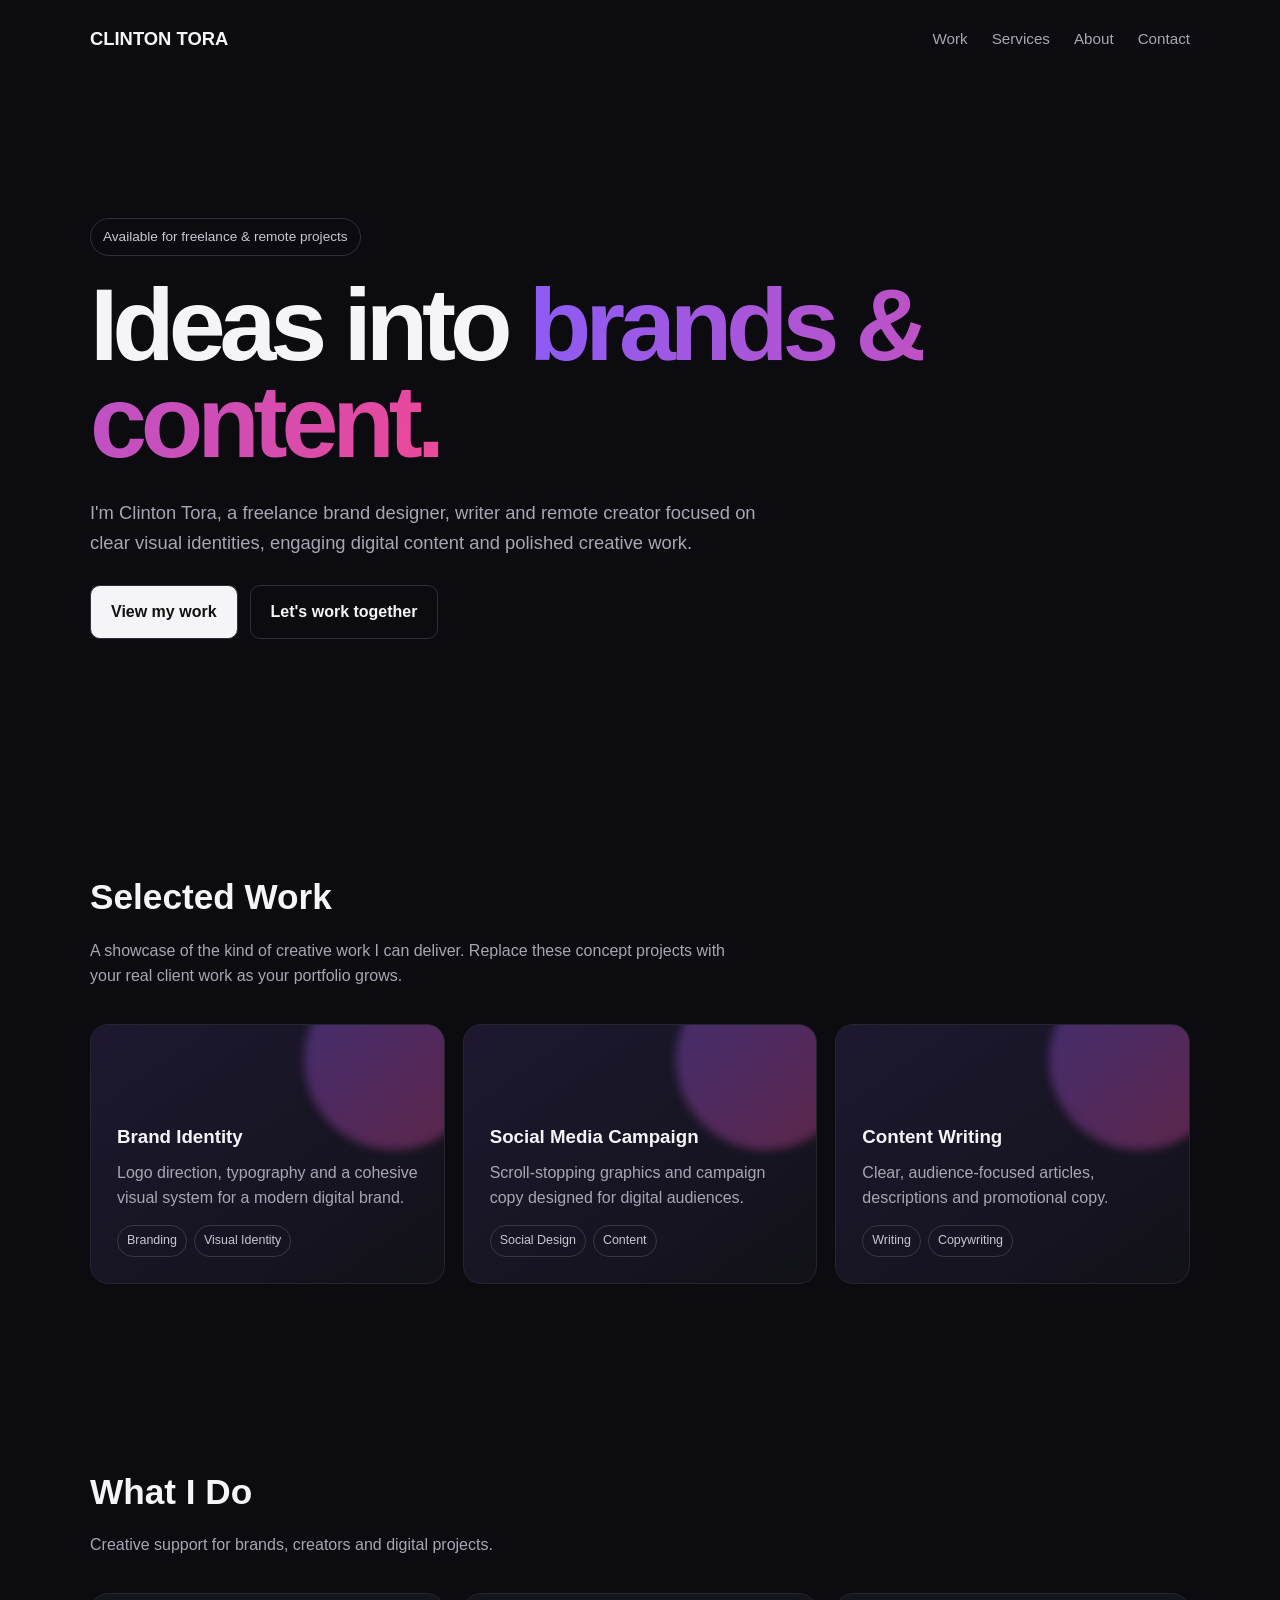
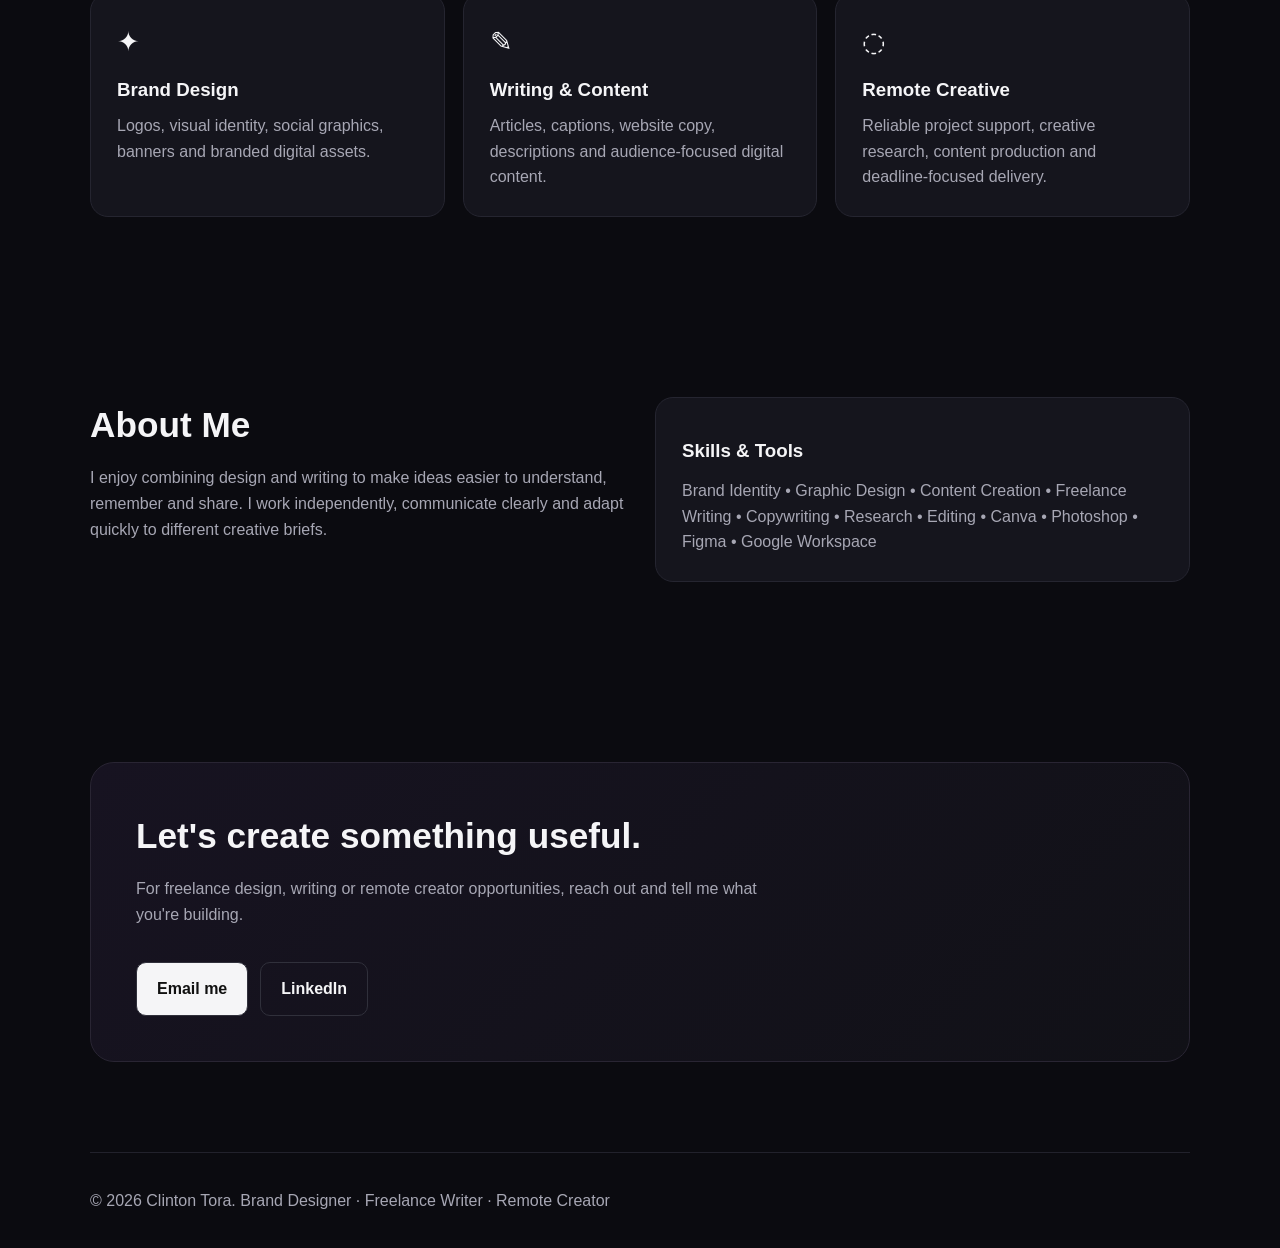
==== index.html @ 017f820a "Add files via upload" ====
<!DOCTYPE html>
<html lang="en">
<head>
<meta charset="UTF-8">
<meta name="viewport" content="width=device-width, initial-scale=1.0">
<title>Clinton Tora | Brand Designer & Remote Creator</title>
<meta name="description" content="Portfolio of Clinton Tora, a freelance brand designer, writer and remote creator.">
<style>
:root{--bg:#0b0b10;--card:#15151d;--text:#f5f5f7;--muted:#a7a7b4;--accent:#8b5cf6;--accent2:#ec4899}
*{box-sizing:border-box;margin:0;padding:0}
html{scroll-behavior:smooth}
body{font-family:Inter,Arial,sans-serif;background:var(--bg);color:var(--text);line-height:1.6}
a{color:inherit;text-decoration:none}
.container{width:min(1100px,92%);margin:auto}
nav{display:flex;justify-content:space-between;align-items:center;padding:24px 0}
.logo{font-weight:800;font-size:1.15rem}
.navlinks{display:flex;gap:24px;color:var(--muted);font-size:.95rem}
.hero{min-height:78vh;display:flex;align-items:center;padding:70px 0}
.badge{display:inline-block;padding:7px 12px;border:1px solid #30303b;border-radius:999px;color:#c8c8d4;font-size:.85rem;margin-bottom:20px}
h1{font-size:clamp(3rem,8vw,6.5rem);line-height:.95;letter-spacing:-.06em;max-width:900px}
.gradient{background:linear-gradient(100deg,var(--accent),var(--accent2));-webkit-background-clip:text;background-clip:text;color:transparent}
.hero p{max-width:680px;color:var(--muted);font-size:1.15rem;margin:28px 0}
.buttons{display:flex;gap:12px;flex-wrap:wrap}
.btn{padding:13px 20px;border-radius:10px;border:1px solid #30303b;font-weight:700}
.btn.primary{background:var(--text);color:#111}
section{padding:90px 0}
.section-title{font-size:2.2rem;margin-bottom:12px}
.section-intro{color:var(--muted);max-width:650px;margin-bottom:35px}
.grid{display:grid;grid-template-columns:repeat(3,1fr);gap:18px}
.card{background:var(--card);border:1px solid #252530;border-radius:18px;padding:26px}
.card h3{margin:12px 0 8px}
.card p{color:var(--muted)}
.project{min-height:260px;display:flex;flex-direction:column;justify-content:flex-end;background:linear-gradient(145deg,#1d1830,#121218);position:relative;overflow:hidden}
.project:before{content:"";position:absolute;width:180px;height:180px;border-radius:50%;background:linear-gradient(135deg,var(--accent),var(--accent2));filter:blur(5px);opacity:.35;top:-55px;right:-40px}
.project>*{position:relative}
.tags{display:flex;gap:7px;flex-wrap:wrap;margin-top:14px}
.tag{font-size:.78rem;padding:5px 9px;border:1px solid #373744;border-radius:999px;color:#c7c7d2}
.about{display:grid;grid-template-columns:1fr 1fr;gap:30px}
.contact{background:linear-gradient(135deg,#171321,#111117);border:1px solid #292533;border-radius:24px;padding:45px}
footer{padding:35px 0;color:var(--muted);border-top:1px solid #22222c}
@media(max-width:760px){.navlinks{display:none}.grid,.about{grid-template-columns:1fr}.hero{min-height:70vh;padding:40px 0}section{padding:65px 0}h1{font-size:3.4rem}}
</style>
</head>
<body>
<div class="container">
<nav>
<div class="logo">CLINTON TORA</div>
<div class="navlinks"><a href="#work">Work</a><a href="#services">Services</a><a href="#about">About</a><a href="#contact">Contact</a></div>
</nav>

<header class="hero">
<div>
<span class="badge">Available for freelance & remote projects</span>
<h1>Ideas into <span class="gradient">brands & content.</span></h1>
<p>I'm Clinton Tora, a freelance brand designer, writer and remote creator focused on clear visual identities, engaging digital content and polished creative work.</p>
<div class="buttons">
<a class="btn primary" href="#work">View my work</a>
<a class="btn" href="#contact">Let's work together</a>
</div>
</div>
</header>

<section id="work">
<h2 class="section-title">Selected Work</h2>
<p class="section-intro">A showcase of the kind of creative work I can deliver. Replace these concept projects with your real client work as your portfolio grows.</p>
<div class="grid">
<div class="card project"><div><h3>Brand Identity</h3><p>Logo direction, typography and a cohesive visual system for a modern digital brand.</p><div class="tags"><span class="tag">Branding</span><span class="tag">Visual Identity</span></div></div></div>
<div class="card project"><div><h3>Social Media Campaign</h3><p>Scroll-stopping graphics and campaign copy designed for digital audiences.</p><div class="tags"><span class="tag">Social Design</span><span class="tag">Content</span></div></div></div>
<div class="card project"><div><h3>Content Writing</h3><p>Clear, audience-focused articles, descriptions and promotional copy.</p><div class="tags"><span class="tag">Writing</span><span class="tag">Copywriting</span></div></div></div>
</div>
</section>

<section id="services">
<h2 class="section-title">What I Do</h2>
<p class="section-intro">Creative support for brands, creators and digital projects.</p>
<div class="grid">
<div class="card"><div style="font-size:1.7rem">✦</div><h3>Brand Design</h3><p>Logos, visual identity, social graphics, banners and branded digital assets.</p></div>
<div class="card"><div style="font-size:1.7rem">✎</div><h3>Writing & Content</h3><p>Articles, captions, website copy, descriptions and audience-focused digital content.</p></div>
<div class="card"><div style="font-size:1.7rem">◌</div><h3>Remote Creative</h3><p>Reliable project support, creative research, content production and deadline-focused delivery.</p></div>
</div>
</section>

<section id="about">
<div class="about">
<div>
<h2 class="section-title">About Me</h2>
<p class="section-intro">I enjoy combining design and writing to make ideas easier to understand, remember and share. I work independently, communicate clearly and adapt quickly to different creative briefs.</p>
</div>
<div class="card">
<h3>Skills & Tools</h3>
<p style="margin-top:12px">Brand Identity • Graphic Design • Content Creation • Freelance Writing • Copywriting • Research • Editing • Canva • Photoshop • Figma • Google Workspace</p>
</div>
</div>
</section>

<section id="contact">
<div class="contact">
<h2 class="section-title">Let's create something useful.</h2>
<p class="section-intro">For freelance design, writing or remote creator opportunities, reach out and tell me what you're building.</p>
<div class="buttons">
<a class="btn primary" href="mailto:YOUR_EMAIL@example.com">Email me</a>
<a class="btn" href="https://www.linkedin.com/" target="_blank">LinkedIn</a>
</div>
</div>
</section>

<footer>© 2026 Clinton Tora. Brand Designer · Freelance Writer · Remote Creator</footer>
</div>
</body>
</html>
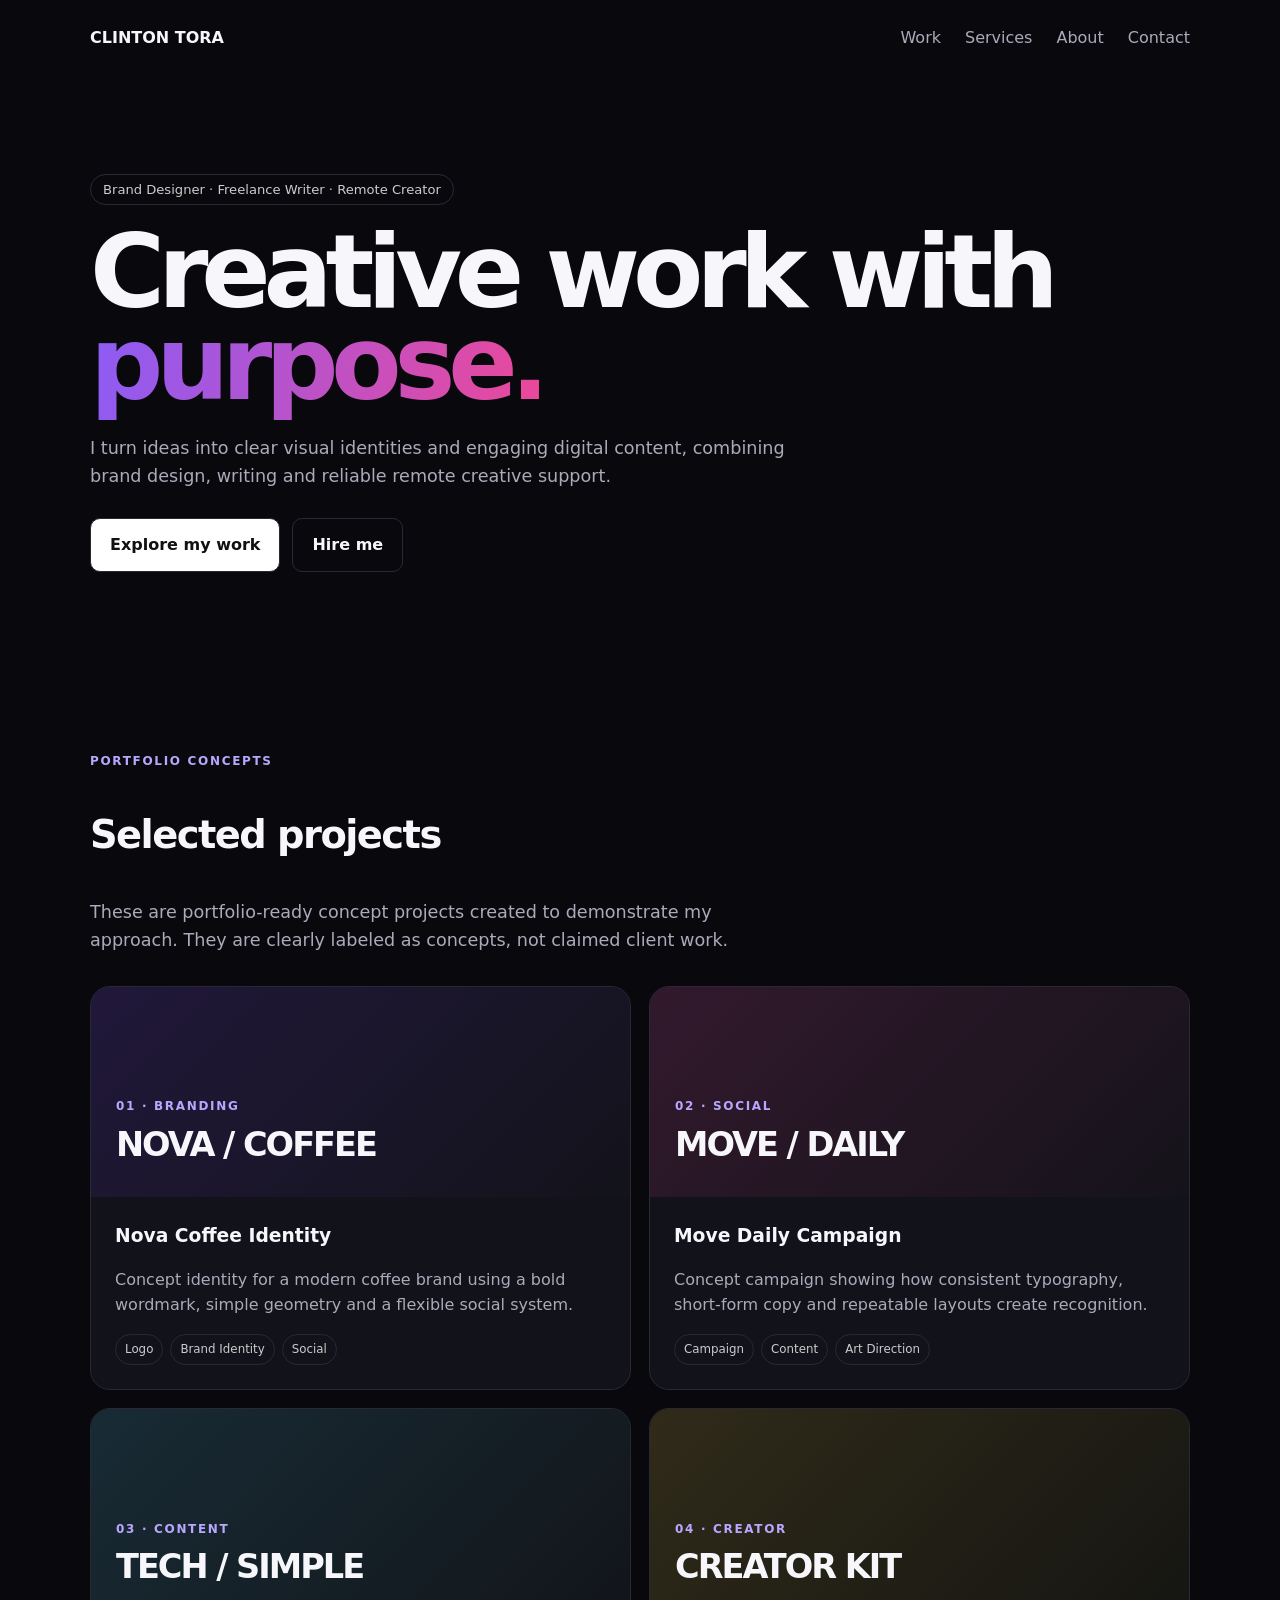
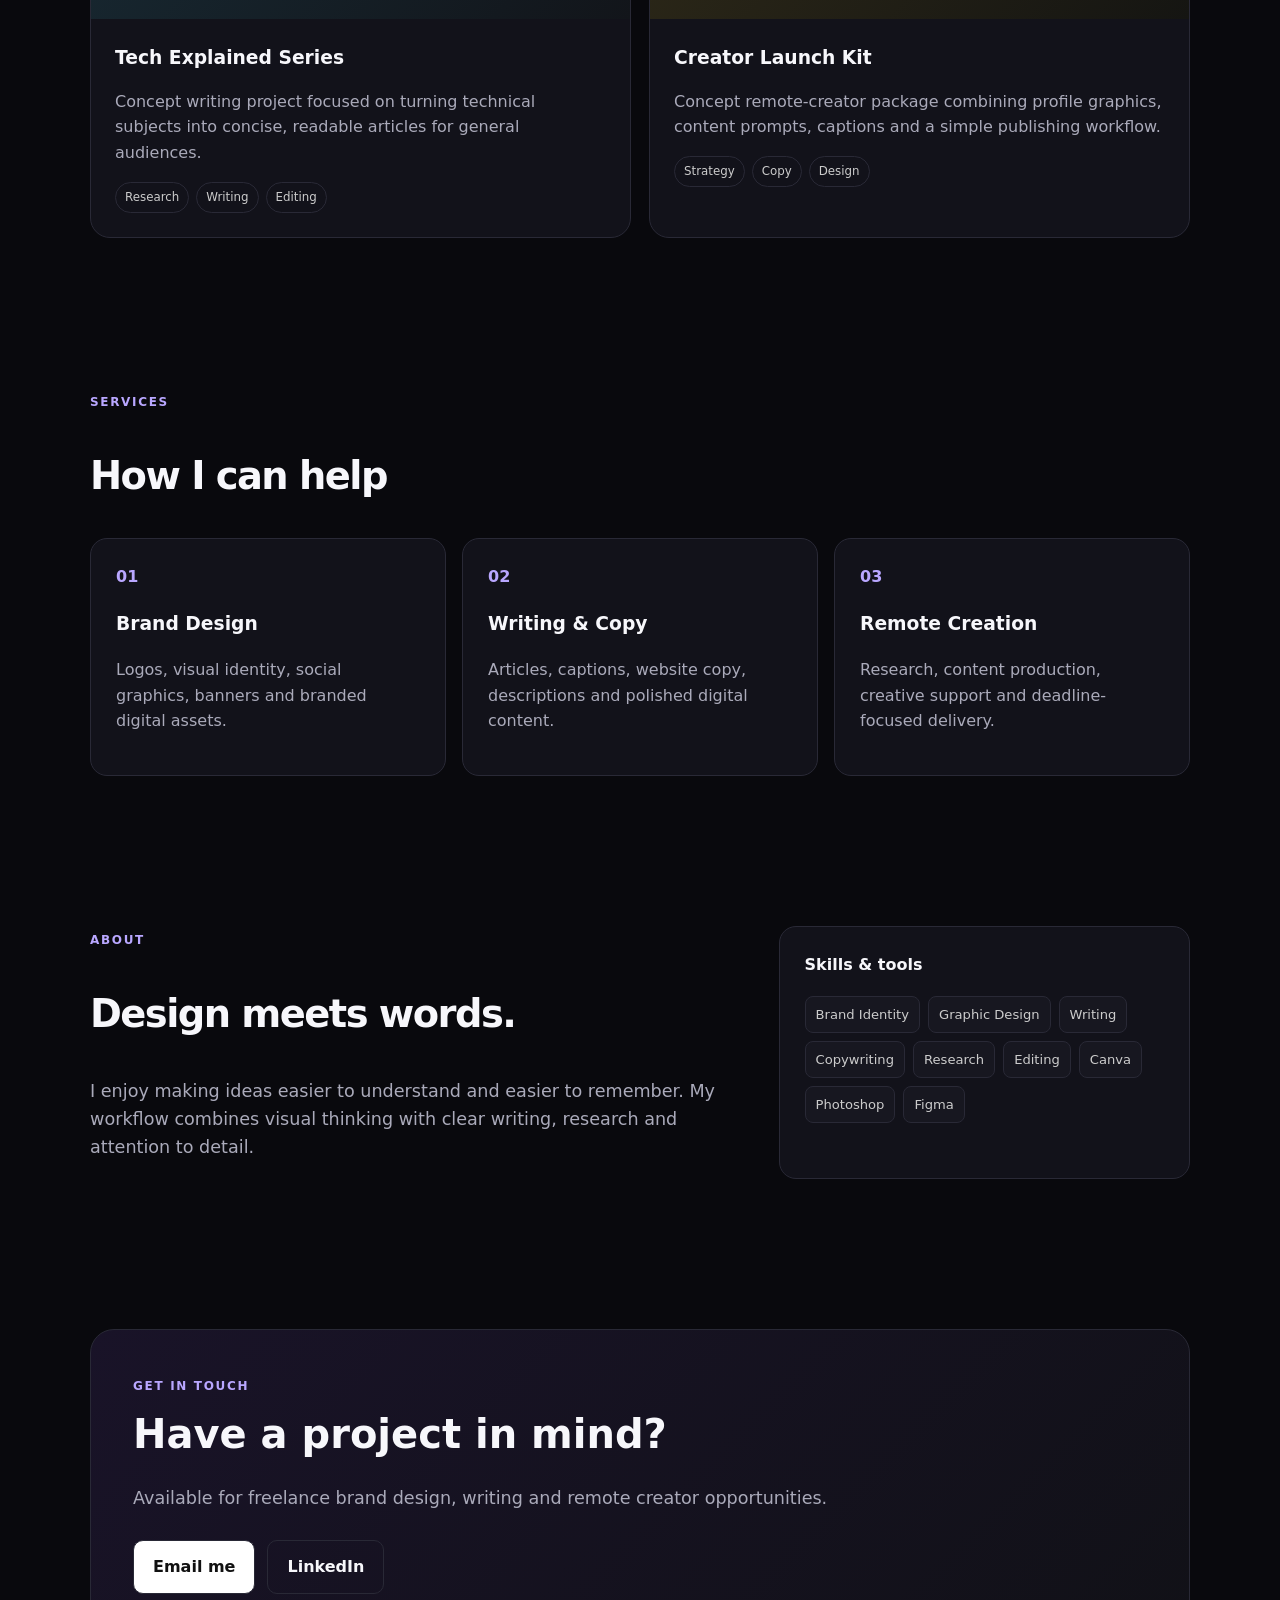
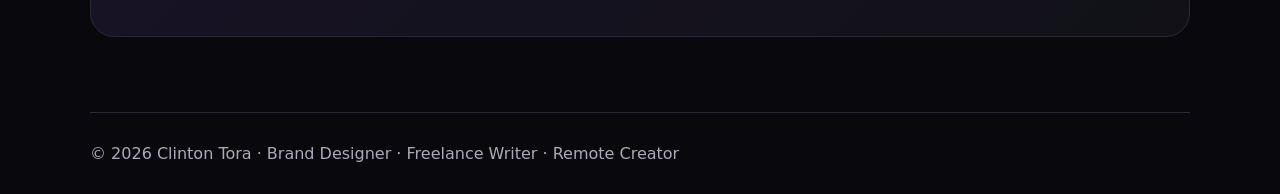
==== commit 1b3f0d68: "Add files via upload" ====
--- a/index.html
+++ b/index.html
@@ -1,110 +1,28 @@
-<!DOCTYPE html>
-<html lang="en">
-<head>
-<meta charset="UTF-8">
-<meta name="viewport" content="width=device-width, initial-scale=1.0">
+<!doctype html>
+<html lang="en"><head><meta charset="utf-8"><meta name="viewport" content="width=device-width,initial-scale=1">
 <title>Clinton Tora | Brand Designer & Remote Creator</title>
-<meta name="description" content="Portfolio of Clinton Tora, a freelance brand designer, writer and remote creator.">
 <style>
-:root{--bg:#0b0b10;--card:#15151d;--text:#f5f5f7;--muted:#a7a7b4;--accent:#8b5cf6;--accent2:#ec4899}
-*{box-sizing:border-box;margin:0;padding:0}
-html{scroll-behavior:smooth}
-body{font-family:Inter,Arial,sans-serif;background:var(--bg);color:var(--text);line-height:1.6}
-a{color:inherit;text-decoration:none}
-.container{width:min(1100px,92%);margin:auto}
-nav{display:flex;justify-content:space-between;align-items:center;padding:24px 0}
-.logo{font-weight:800;font-size:1.15rem}
-.navlinks{display:flex;gap:24px;color:var(--muted);font-size:.95rem}
-.hero{min-height:78vh;display:flex;align-items:center;padding:70px 0}
-.badge{display:inline-block;padding:7px 12px;border:1px solid #30303b;border-radius:999px;color:#c8c8d4;font-size:.85rem;margin-bottom:20px}
-h1{font-size:clamp(3rem,8vw,6.5rem);line-height:.95;letter-spacing:-.06em;max-width:900px}
-.gradient{background:linear-gradient(100deg,var(--accent),var(--accent2));-webkit-background-clip:text;background-clip:text;color:transparent}
-.hero p{max-width:680px;color:var(--muted);font-size:1.15rem;margin:28px 0}
-.buttons{display:flex;gap:12px;flex-wrap:wrap}
-.btn{padding:13px 20px;border-radius:10px;border:1px solid #30303b;font-weight:700}
-.btn.primary{background:var(--text);color:#111}
-section{padding:90px 0}
-.section-title{font-size:2.2rem;margin-bottom:12px}
-.section-intro{color:var(--muted);max-width:650px;margin-bottom:35px}
-.grid{display:grid;grid-template-columns:repeat(3,1fr);gap:18px}
-.card{background:var(--card);border:1px solid #252530;border-radius:18px;padding:26px}
-.card h3{margin:12px 0 8px}
-.card p{color:var(--muted)}
-.project{min-height:260px;display:flex;flex-direction:column;justify-content:flex-end;background:linear-gradient(145deg,#1d1830,#121218);position:relative;overflow:hidden}
-.project:before{content:"";position:absolute;width:180px;height:180px;border-radius:50%;background:linear-gradient(135deg,var(--accent),var(--accent2));filter:blur(5px);opacity:.35;top:-55px;right:-40px}
-.project>*{position:relative}
-.tags{display:flex;gap:7px;flex-wrap:wrap;margin-top:14px}
-.tag{font-size:.78rem;padding:5px 9px;border:1px solid #373744;border-radius:999px;color:#c7c7d2}
-.about{display:grid;grid-template-columns:1fr 1fr;gap:30px}
-.contact{background:linear-gradient(135deg,#171321,#111117);border:1px solid #292533;border-radius:24px;padding:45px}
-footer{padding:35px 0;color:var(--muted);border-top:1px solid #22222c}
-@media(max-width:760px){.navlinks{display:none}.grid,.about{grid-template-columns:1fr}.hero{min-height:70vh;padding:40px 0}section{padding:65px 0}h1{font-size:3.4rem}}
-</style>
-</head>
-<body>
-<div class="container">
-<nav>
-<div class="logo">CLINTON TORA</div>
-<div class="navlinks"><a href="#work">Work</a><a href="#services">Services</a><a href="#about">About</a><a href="#contact">Contact</a></div>
-</nav>
-
-<header class="hero">
-<div>
-<span class="badge">Available for freelance & remote projects</span>
-<h1>Ideas into <span class="gradient">brands & content.</span></h1>
-<p>I'm Clinton Tora, a freelance brand designer, writer and remote creator focused on clear visual identities, engaging digital content and polished creative work.</p>
-<div class="buttons">
-<a class="btn primary" href="#work">View my work</a>
-<a class="btn" href="#contact">Let's work together</a>
-</div>
-</div>
-</header>
-
-<section id="work">
-<h2 class="section-title">Selected Work</h2>
-<p class="section-intro">A showcase of the kind of creative work I can deliver. Replace these concept projects with your real client work as your portfolio grows.</p>
+:root{--bg:#09090d;--card:#12121a;--text:#f7f7fb;--muted:#aaaaba;--line:#292936;--a:#8b5cf6;--b:#ec4899}
+*{box-sizing:border-box}html{scroll-behavior:smooth}body{margin:0;background:var(--bg);color:var(--text);font-family:Inter,system-ui,Arial;line-height:1.6}a{color:inherit;text-decoration:none}.wrap{width:min(1100px,92%);margin:auto}
+nav{height:76px;display:flex;justify-content:space-between;align-items:center}.logo{font-weight:900}.nav{display:flex;gap:24px;color:var(--muted)}
+.hero{padding:100px 0}.pill,.tag,.skill{border:1px solid var(--line);border-radius:999px;padding:7px 12px;color:#ccc;font-size:.82rem}.hero h1{font-size:clamp(3.3rem,8vw,7rem);line-height:.9;letter-spacing:-.07em;margin:24px 0}.grad{background:linear-gradient(100deg,var(--a),var(--b));-webkit-background-clip:text;color:transparent}.hero p,.intro{color:var(--muted);max-width:700px;font-size:1.1rem}.actions{display:flex;gap:12px;flex-wrap:wrap;margin-top:28px}.btn{padding:13px 19px;border:1px solid var(--line);border-radius:10px;font-weight:750}.primary{background:#fff;color:#111}
+section{padding:75px 0}.eyebrow{color:#b9a7ff;text-transform:uppercase;letter-spacing:.14em;font-size:.75rem;font-weight:800}.title{font-size:2.4rem;letter-spacing:-.04em}.grid{display:grid;grid-template-columns:repeat(2,1fr);gap:18px;margin-top:32px}.case{background:var(--card);border:1px solid var(--line);border-radius:20px;overflow:hidden}.visual{height:210px;padding:25px;display:flex;align-items:end;background:linear-gradient(135deg,#21183a,#13131b)}.v2{background:linear-gradient(135deg,#32192d,#15131a)}.v3{background:linear-gradient(135deg,#182b35,#12151a)}.v4{background:linear-gradient(135deg,#302b19,#151512)}.mini{font-size:2.1rem;font-weight:900;letter-spacing:-.06em}.body{padding:24px}.body h3{margin:0 0 7px}.body p,.service p{color:var(--muted)}.tags{display:flex;gap:7px;flex-wrap:wrap;margin-top:15px}.tag{font-size:.74rem;padding:5px 9px}.services{display:grid;grid-template-columns:repeat(3,1fr);gap:16px}.service,.box{background:var(--card);border:1px solid var(--line);border-radius:17px;padding:25px}.num{color:#b9a7ff;font-weight:900}.about{display:grid;grid-template-columns:1.3fr .8fr;gap:20px}.skills{display:flex;gap:8px;flex-wrap:wrap;margin-top:18px}.skill{background:#171720;border-radius:8px;padding:7px 10px}.contact{padding:42px;border:1px solid var(--line);border-radius:24px;background:linear-gradient(135deg,#191328,#111117)}.contact h2{font-size:2.5rem;margin:5px 0}footer{border-top:1px solid var(--line);padding:28px 0;color:var(--muted)}
+@media(max-width:760px){.nav{display:none}.hero{padding:65px 0}.grid,.services,.about{grid-template-columns:1fr}.hero h1{font-size:3.4rem}}
+</style></head><body><div class="wrap">
+<nav><div class="logo">CLINTON TORA</div><div class="nav"><a href="#work">Work</a><a href="#services">Services</a><a href="#about">About</a><a href="#contact">Contact</a></div></nav>
+<header class="hero"><span class="pill">Brand Designer · Freelance Writer · Remote Creator</span><h1>Creative work with <span class="grad">purpose.</span></h1><p>I turn ideas into clear visual identities and engaging digital content, combining brand design, writing and reliable remote creative support.</p><div class="actions"><a class="btn primary" href="#work">Explore my work</a><a class="btn" href="#contact">Hire me</a></div></header>
+<section id="work"><span class="eyebrow">Portfolio concepts</span><h2 class="title">Selected projects</h2><p class="intro">These are portfolio-ready concept projects created to demonstrate my approach. They are clearly labeled as concepts, not claimed client work.</p>
 <div class="grid">
-<div class="card project"><div><h3>Brand Identity</h3><p>Logo direction, typography and a cohesive visual system for a modern digital brand.</p><div class="tags"><span class="tag">Branding</span><span class="tag">Visual Identity</span></div></div></div>
-<div class="card project"><div><h3>Social Media Campaign</h3><p>Scroll-stopping graphics and campaign copy designed for digital audiences.</p><div class="tags"><span class="tag">Social Design</span><span class="tag">Content</span></div></div></div>
-<div class="card project"><div><h3>Content Writing</h3><p>Clear, audience-focused articles, descriptions and promotional copy.</p><div class="tags"><span class="tag">Writing</span><span class="tag">Copywriting</span></div></div></div>
-</div>
-</section>
-
-<section id="services">
-<h2 class="section-title">What I Do</h2>
-<p class="section-intro">Creative support for brands, creators and digital projects.</p>
-<div class="grid">
-<div class="card"><div style="font-size:1.7rem">✦</div><h3>Brand Design</h3><p>Logos, visual identity, social graphics, banners and branded digital assets.</p></div>
-<div class="card"><div style="font-size:1.7rem">✎</div><h3>Writing & Content</h3><p>Articles, captions, website copy, descriptions and audience-focused digital content.</p></div>
-<div class="card"><div style="font-size:1.7rem">◌</div><h3>Remote Creative</h3><p>Reliable project support, creative research, content production and deadline-focused delivery.</p></div>
-</div>
-</section>
-
-<section id="about">
-<div class="about">
-<div>
-<h2 class="section-title">About Me</h2>
-<p class="section-intro">I enjoy combining design and writing to make ideas easier to understand, remember and share. I work independently, communicate clearly and adapt quickly to different creative briefs.</p>
-</div>
-<div class="card">
-<h3>Skills & Tools</h3>
-<p style="margin-top:12px">Brand Identity • Graphic Design • Content Creation • Freelance Writing • Copywriting • Research • Editing • Canva • Photoshop • Figma • Google Workspace</p>
-</div>
-</div>
-</section>
-
-<section id="contact">
-<div class="contact">
-<h2 class="section-title">Let's create something useful.</h2>
-<p class="section-intro">For freelance design, writing or remote creator opportunities, reach out and tell me what you're building.</p>
-<div class="buttons">
-<a class="btn primary" href="mailto:YOUR_EMAIL@example.com">Email me</a>
-<a class="btn" href="https://www.linkedin.com/" target="_blank">LinkedIn</a>
-</div>
-</div>
-</section>
-
-<footer>© 2026 Clinton Tora. Brand Designer · Freelance Writer · Remote Creator</footer>
-</div>
-</body>
-</html>+<article class="case"><div class="visual"><div><span class="eyebrow">01 · BRANDING</span><div class="mini">NOVA / COFFEE</div></div></div><div class="body"><h3>Nova Coffee Identity</h3><p>Concept identity for a modern coffee brand using a bold wordmark, simple geometry and a flexible social system.</p><div class="tags"><span class="tag">Logo</span><span class="tag">Brand Identity</span><span class="tag">Social</span></div></div></article>
+<article class="case"><div class="visual v2"><div><span class="eyebrow">02 · SOCIAL</span><div class="mini">MOVE / DAILY</div></div></div><div class="body"><h3>Move Daily Campaign</h3><p>Concept campaign showing how consistent typography, short-form copy and repeatable layouts create recognition.</p><div class="tags"><span class="tag">Campaign</span><span class="tag">Content</span><span class="tag">Art Direction</span></div></div></article>
+<article class="case"><div class="visual v3"><div><span class="eyebrow">03 · CONTENT</span><div class="mini">TECH / SIMPLE</div></div></div><div class="body"><h3>Tech Explained Series</h3><p>Concept writing project focused on turning technical subjects into concise, readable articles for general audiences.</p><div class="tags"><span class="tag">Research</span><span class="tag">Writing</span><span class="tag">Editing</span></div></div></article>
+<article class="case"><div class="visual v4"><div><span class="eyebrow">04 · CREATOR</span><div class="mini">CREATOR KIT</div></div></div><div class="body"><h3>Creator Launch Kit</h3><p>Concept remote-creator package combining profile graphics, content prompts, captions and a simple publishing workflow.</p><div class="tags"><span class="tag">Strategy</span><span class="tag">Copy</span><span class="tag">Design</span></div></div></article>
+</div></section>
+<section id="services"><span class="eyebrow">Services</span><h2 class="title">How I can help</h2><div class="services">
+<div class="service"><div class="num">01</div><h3>Brand Design</h3><p>Logos, visual identity, social graphics, banners and branded digital assets.</p></div>
+<div class="service"><div class="num">02</div><h3>Writing & Copy</h3><p>Articles, captions, website copy, descriptions and polished digital content.</p></div>
+<div class="service"><div class="num">03</div><h3>Remote Creation</h3><p>Research, content production, creative support and deadline-focused delivery.</p></div>
+</div></section>
+<section id="about"><div class="about"><div><span class="eyebrow">About</span><h2 class="title">Design meets words.</h2><p class="intro">I enjoy making ideas easier to understand and easier to remember. My workflow combines visual thinking with clear writing, research and attention to detail.</p></div><div class="box"><b>Skills & tools</b><div class="skills"><span class="skill">Brand Identity</span><span class="skill">Graphic Design</span><span class="skill">Writing</span><span class="skill">Copywriting</span><span class="skill">Research</span><span class="skill">Editing</span><span class="skill">Canva</span><span class="skill">Photoshop</span><span class="skill">Figma</span></div></div></div></section>
+<section id="contact"><div class="contact"><span class="eyebrow">Get in touch</span><h2>Have a project in mind?</h2><p class="intro">Available for freelance brand design, writing and remote creator opportunities.</p><div class="actions"><a class="btn primary" href="mailto:YOUR_EMAIL@example.com">Email me</a><a class="btn" href="https://www.linkedin.com/" target="_blank">LinkedIn</a></div></div></section>
+<footer>© 2026 Clinton Tora · Brand Designer · Freelance Writer · Remote Creator</footer></div></body></html>
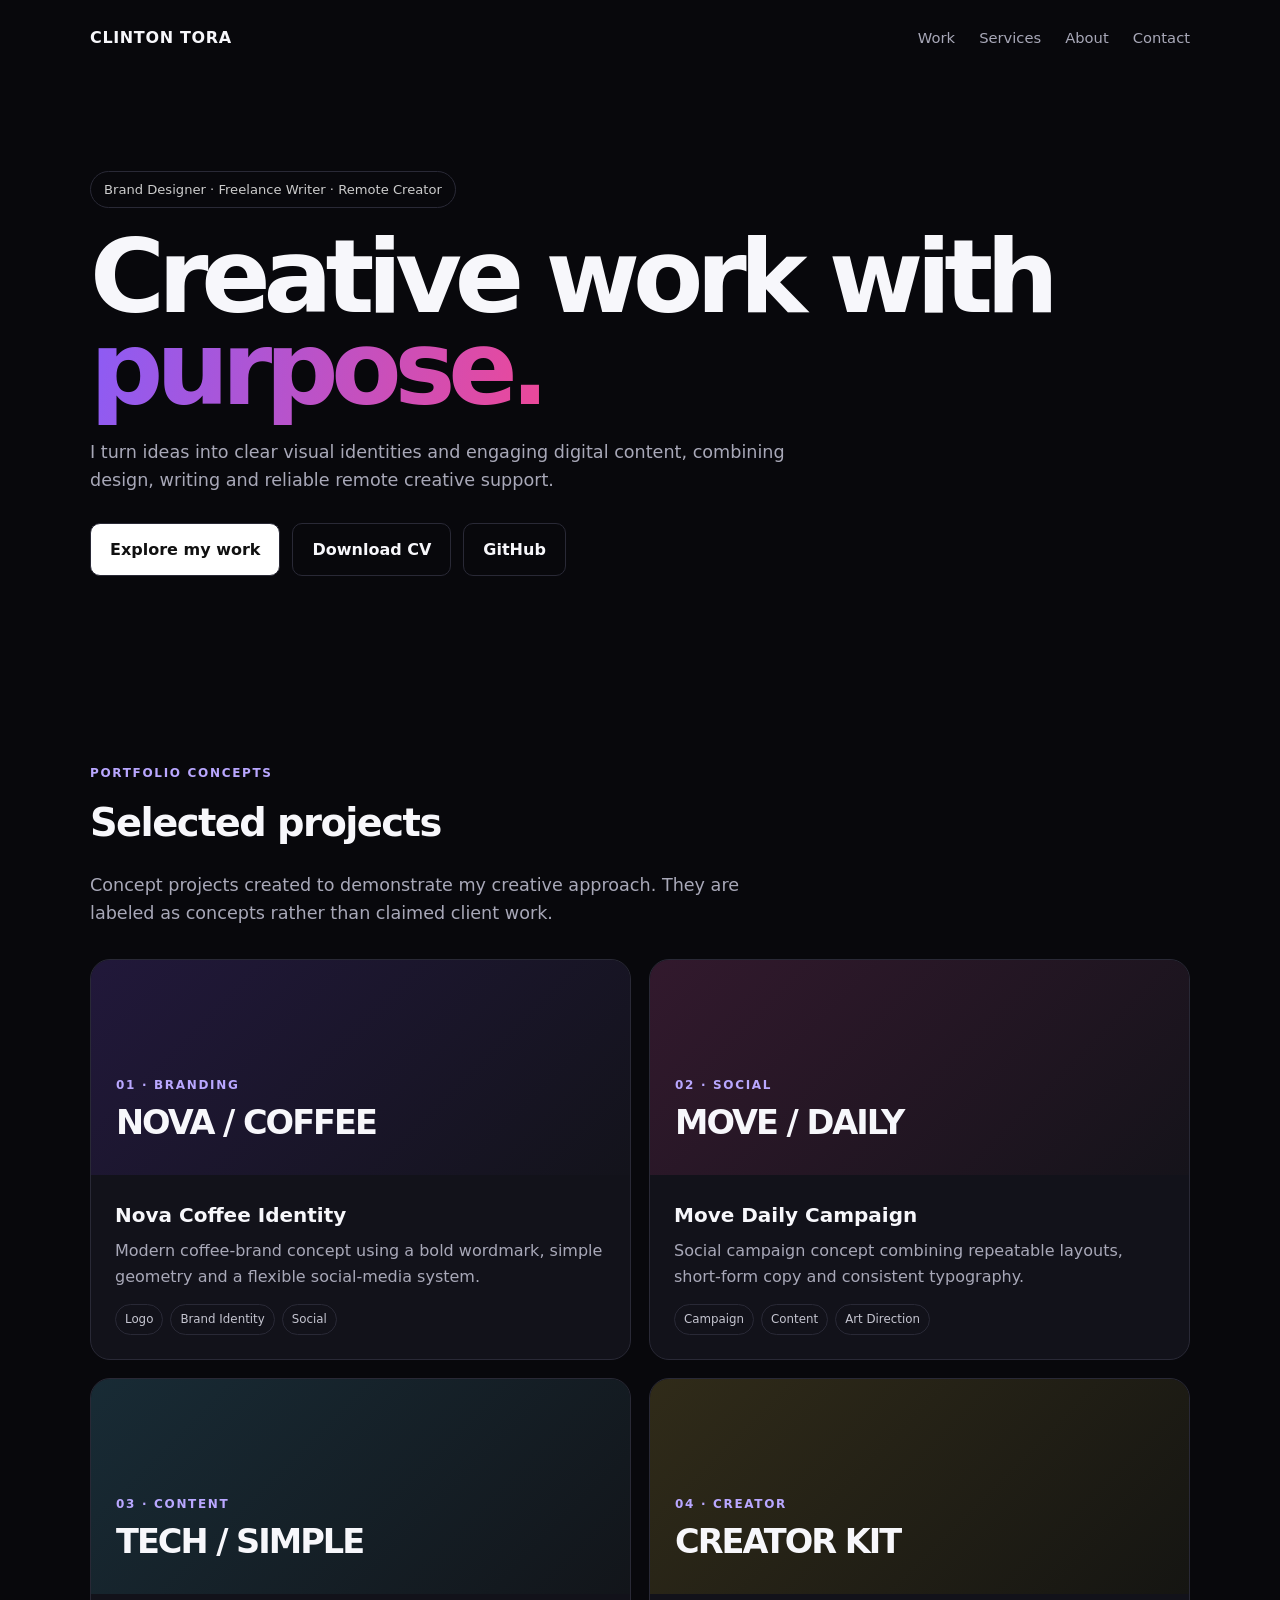
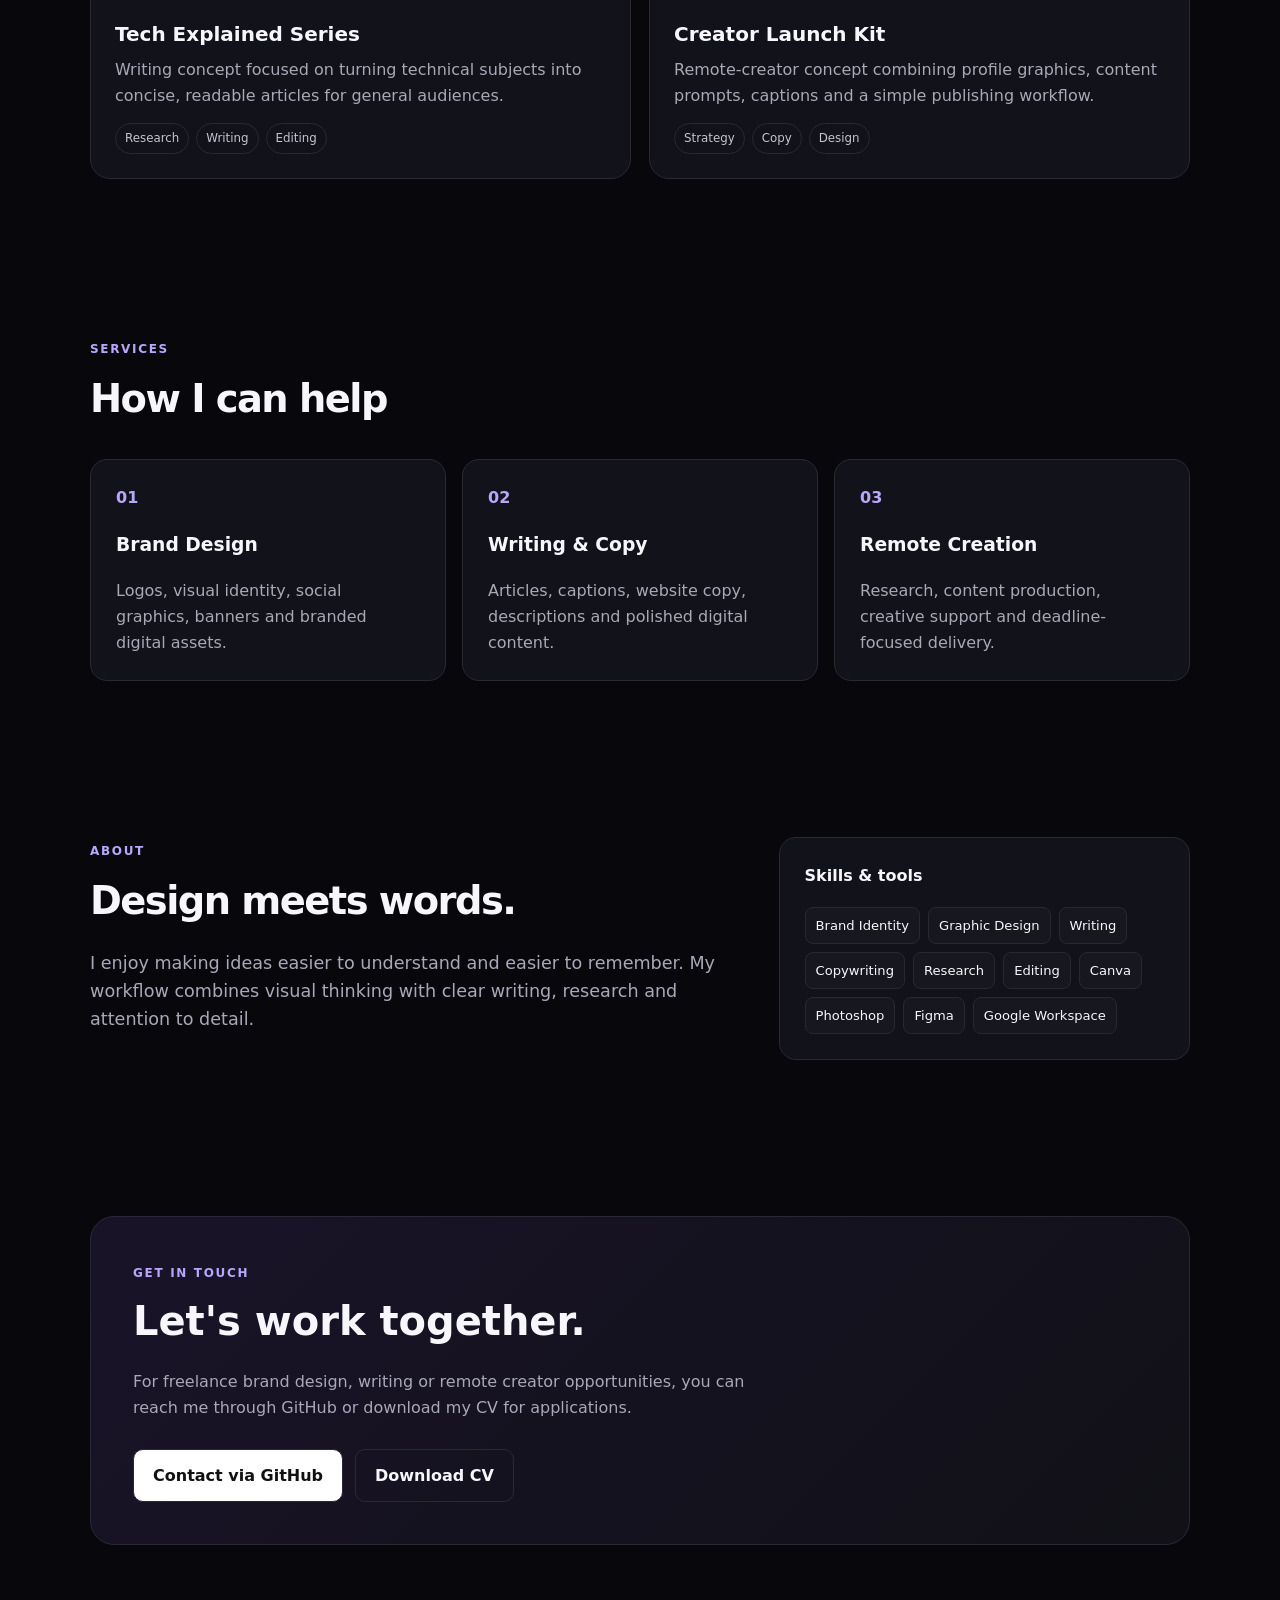
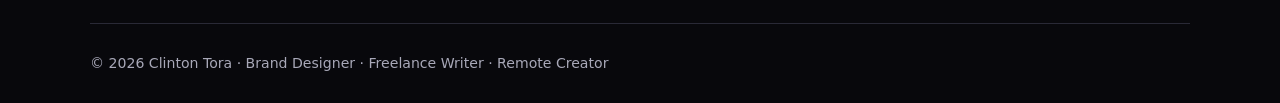
==== commit 3eb4dd27: "Add files via upload" ====
--- a/index.html
+++ b/index.html
@@ -1,28 +1,28 @@
 <!doctype html>
 <html lang="en"><head><meta charset="utf-8"><meta name="viewport" content="width=device-width,initial-scale=1">
 <title>Clinton Tora | Brand Designer & Remote Creator</title>
+<meta name="description" content="Clinton Tora portfolio: brand design, freelance writing and remote creator work.">
 <style>
-:root{--bg:#09090d;--card:#12121a;--text:#f7f7fb;--muted:#aaaaba;--line:#292936;--a:#8b5cf6;--b:#ec4899}
-*{box-sizing:border-box}html{scroll-behavior:smooth}body{margin:0;background:var(--bg);color:var(--text);font-family:Inter,system-ui,Arial;line-height:1.6}a{color:inherit;text-decoration:none}.wrap{width:min(1100px,92%);margin:auto}
-nav{height:76px;display:flex;justify-content:space-between;align-items:center}.logo{font-weight:900}.nav{display:flex;gap:24px;color:var(--muted)}
-.hero{padding:100px 0}.pill,.tag,.skill{border:1px solid var(--line);border-radius:999px;padding:7px 12px;color:#ccc;font-size:.82rem}.hero h1{font-size:clamp(3.3rem,8vw,7rem);line-height:.9;letter-spacing:-.07em;margin:24px 0}.grad{background:linear-gradient(100deg,var(--a),var(--b));-webkit-background-clip:text;color:transparent}.hero p,.intro{color:var(--muted);max-width:700px;font-size:1.1rem}.actions{display:flex;gap:12px;flex-wrap:wrap;margin-top:28px}.btn{padding:13px 19px;border:1px solid var(--line);border-radius:10px;font-weight:750}.primary{background:#fff;color:#111}
-section{padding:75px 0}.eyebrow{color:#b9a7ff;text-transform:uppercase;letter-spacing:.14em;font-size:.75rem;font-weight:800}.title{font-size:2.4rem;letter-spacing:-.04em}.grid{display:grid;grid-template-columns:repeat(2,1fr);gap:18px;margin-top:32px}.case{background:var(--card);border:1px solid var(--line);border-radius:20px;overflow:hidden}.visual{height:210px;padding:25px;display:flex;align-items:end;background:linear-gradient(135deg,#21183a,#13131b)}.v2{background:linear-gradient(135deg,#32192d,#15131a)}.v3{background:linear-gradient(135deg,#182b35,#12151a)}.v4{background:linear-gradient(135deg,#302b19,#151512)}.mini{font-size:2.1rem;font-weight:900;letter-spacing:-.06em}.body{padding:24px}.body h3{margin:0 0 7px}.body p,.service p{color:var(--muted)}.tags{display:flex;gap:7px;flex-wrap:wrap;margin-top:15px}.tag{font-size:.74rem;padding:5px 9px}.services{display:grid;grid-template-columns:repeat(3,1fr);gap:16px}.service,.box{background:var(--card);border:1px solid var(--line);border-radius:17px;padding:25px}.num{color:#b9a7ff;font-weight:900}.about{display:grid;grid-template-columns:1.3fr .8fr;gap:20px}.skills{display:flex;gap:8px;flex-wrap:wrap;margin-top:18px}.skill{background:#171720;border-radius:8px;padding:7px 10px}.contact{padding:42px;border:1px solid var(--line);border-radius:24px;background:linear-gradient(135deg,#191328,#111117)}.contact h2{font-size:2.5rem;margin:5px 0}footer{border-top:1px solid var(--line);padding:28px 0;color:var(--muted)}
-@media(max-width:760px){.nav{display:none}.hero{padding:65px 0}.grid,.services,.about{grid-template-columns:1fr}.hero h1{font-size:3.4rem}}
+:root{--bg:#08080c;--card:#12121a;--text:#f7f7fb;--muted:#a8a8b8;--line:#292936;--a:#8b5cf6;--b:#ec4899}
+*{box-sizing:border-box}html{scroll-behavior:smooth}body{margin:0;background:var(--bg);color:var(--text);font-family:Inter,system-ui,Arial,sans-serif;line-height:1.6}a{color:inherit;text-decoration:none}.wrap{width:min(1100px,92%);margin:auto}
+nav{height:76px;display:flex;justify-content:space-between;align-items:center}.logo{font-weight:900;letter-spacing:.04em}.nav{display:flex;gap:24px;color:var(--muted);font-size:.92rem}.nav a:hover{color:#fff}
+.hero{padding:95px 0 105px}.pill{display:inline-block;border:1px solid var(--line);border-radius:999px;padding:7px 13px;color:#ccc;font-size:.82rem}.hero h1{font-size:clamp(3.2rem,8vw,7rem);line-height:.9;letter-spacing:-.07em;margin:23px 0}.grad{background:linear-gradient(100deg,var(--a),var(--b));-webkit-background-clip:text;color:transparent}.hero p,.intro{color:var(--muted);max-width:710px;font-size:1.1rem}.actions{display:flex;gap:12px;flex-wrap:wrap;margin-top:28px}.btn{display:inline-block;padding:13px 19px;border:1px solid var(--line);border-radius:10px;font-weight:750}.primary{background:#fff;color:#111}
+section{padding:78px 0}.eyebrow{color:#b9a7ff;text-transform:uppercase;letter-spacing:.14em;font-size:.75rem;font-weight:800}.title{font-size:2.4rem;letter-spacing:-.04em;margin:7px 0}.grid{display:grid;grid-template-columns:repeat(2,1fr);gap:18px;margin-top:32px}.case{background:var(--card);border:1px solid var(--line);border-radius:20px;overflow:hidden;transition:transform .2s,border-color .2s}.case:hover{transform:translateY(-3px);border-color:#4b4660}.visual{height:215px;padding:25px;display:flex;align-items:end;background:linear-gradient(135deg,#21183a,#13131b)}.v2{background:linear-gradient(135deg,#32192d,#15131a)}.v3{background:linear-gradient(135deg,#182b35,#12151a)}.v4{background:linear-gradient(135deg,#302b19,#151512)}.mini{font-size:2.1rem;font-weight:900;letter-spacing:-.06em}.body{padding:24px}.body h3{margin:0 0 7px;font-size:1.25rem}.body p,.service p{color:var(--muted);margin:0}.tags{display:flex;gap:7px;flex-wrap:wrap;margin-top:15px}.tag{border:1px solid var(--line);padding:5px 9px;border-radius:999px;color:#c5c5d0;font-size:.74rem}
+.services{display:grid;grid-template-columns:repeat(3,1fr);gap:16px;margin-top:30px}.service,.box{background:var(--card);border:1px solid var(--line);border-radius:17px;padding:25px}.num{color:#b9a7ff;font-weight:900}.about{display:grid;grid-template-columns:1.3fr .8fr;gap:20px}.skills{display:flex;gap:8px;flex-wrap:wrap;margin-top:18px}.skill{background:#171720;border:1px solid var(--line);border-radius:8px;padding:7px 10px;font-size:.82rem}
+.contact{padding:42px;border:1px solid var(--line);border-radius:24px;background:linear-gradient(135deg,#191328,#111117)}.contact h2{font-size:2.5rem;margin:5px 0}.contact p{color:var(--muted);max-width:650px}footer{border-top:1px solid var(--line);padding:28px 0;color:var(--muted);font-size:.88rem}
+@media(max-width:760px){.nav{display:none}.hero{padding:65px 0}.hero h1{font-size:3.4rem}.grid,.services,.about{grid-template-columns:1fr}section{padding:65px 0}}
 </style></head><body><div class="wrap">
 <nav><div class="logo">CLINTON TORA</div><div class="nav"><a href="#work">Work</a><a href="#services">Services</a><a href="#about">About</a><a href="#contact">Contact</a></div></nav>
-<header class="hero"><span class="pill">Brand Designer · Freelance Writer · Remote Creator</span><h1>Creative work with <span class="grad">purpose.</span></h1><p>I turn ideas into clear visual identities and engaging digital content, combining brand design, writing and reliable remote creative support.</p><div class="actions"><a class="btn primary" href="#work">Explore my work</a><a class="btn" href="#contact">Hire me</a></div></header>
-<section id="work"><span class="eyebrow">Portfolio concepts</span><h2 class="title">Selected projects</h2><p class="intro">These are portfolio-ready concept projects created to demonstrate my approach. They are clearly labeled as concepts, not claimed client work.</p>
+<header class="hero"><span class="pill">Brand Designer · Freelance Writer · Remote Creator</span><h1>Creative work with <span class="grad">purpose.</span></h1><p>I turn ideas into clear visual identities and engaging digital content, combining design, writing and reliable remote creative support.</p><div class="actions"><a class="btn primary" href="#work">Explore my work</a><a class="btn" href="Clinton_Tora_CV.pdf" download>Download CV</a><a class="btn" href="https://github.com/youngmalcolm3484-glitch" target="_blank">GitHub</a></div></header>
+<section id="work"><span class="eyebrow">Portfolio concepts</span><h2 class="title">Selected projects</h2><p class="intro">Concept projects created to demonstrate my creative approach. They are labeled as concepts rather than claimed client work.</p>
 <div class="grid">
-<article class="case"><div class="visual"><div><span class="eyebrow">01 · BRANDING</span><div class="mini">NOVA / COFFEE</div></div></div><div class="body"><h3>Nova Coffee Identity</h3><p>Concept identity for a modern coffee brand using a bold wordmark, simple geometry and a flexible social system.</p><div class="tags"><span class="tag">Logo</span><span class="tag">Brand Identity</span><span class="tag">Social</span></div></div></article>
-<article class="case"><div class="visual v2"><div><span class="eyebrow">02 · SOCIAL</span><div class="mini">MOVE / DAILY</div></div></div><div class="body"><h3>Move Daily Campaign</h3><p>Concept campaign showing how consistent typography, short-form copy and repeatable layouts create recognition.</p><div class="tags"><span class="tag">Campaign</span><span class="tag">Content</span><span class="tag">Art Direction</span></div></div></article>
-<article class="case"><div class="visual v3"><div><span class="eyebrow">03 · CONTENT</span><div class="mini">TECH / SIMPLE</div></div></div><div class="body"><h3>Tech Explained Series</h3><p>Concept writing project focused on turning technical subjects into concise, readable articles for general audiences.</p><div class="tags"><span class="tag">Research</span><span class="tag">Writing</span><span class="tag">Editing</span></div></div></article>
-<article class="case"><div class="visual v4"><div><span class="eyebrow">04 · CREATOR</span><div class="mini">CREATOR KIT</div></div></div><div class="body"><h3>Creator Launch Kit</h3><p>Concept remote-creator package combining profile graphics, content prompts, captions and a simple publishing workflow.</p><div class="tags"><span class="tag">Strategy</span><span class="tag">Copy</span><span class="tag">Design</span></div></div></article>
+<article class="case"><div class="visual"><div><span class="eyebrow">01 · BRANDING</span><div class="mini">NOVA / COFFEE</div></div></div><div class="body"><h3>Nova Coffee Identity</h3><p>Modern coffee-brand concept using a bold wordmark, simple geometry and a flexible social-media system.</p><div class="tags"><span class="tag">Logo</span><span class="tag">Brand Identity</span><span class="tag">Social</span></div></div></article>
+<article class="case"><div class="visual v2"><div><span class="eyebrow">02 · SOCIAL</span><div class="mini">MOVE / DAILY</div></div></div><div class="body"><h3>Move Daily Campaign</h3><p>Social campaign concept combining repeatable layouts, short-form copy and consistent typography.</p><div class="tags"><span class="tag">Campaign</span><span class="tag">Content</span><span class="tag">Art Direction</span></div></div></article>
+<article class="case"><div class="visual v3"><div><span class="eyebrow">03 · CONTENT</span><div class="mini">TECH / SIMPLE</div></div></div><div class="body"><h3>Tech Explained Series</h3><p>Writing concept focused on turning technical subjects into concise, readable articles for general audiences.</p><div class="tags"><span class="tag">Research</span><span class="tag">Writing</span><span class="tag">Editing</span></div></div></article>
+<article class="case"><div class="visual v4"><div><span class="eyebrow">04 · CREATOR</span><div class="mini">CREATOR KIT</div></div></div><div class="body"><h3>Creator Launch Kit</h3><p>Remote-creator concept combining profile graphics, content prompts, captions and a simple publishing workflow.</p><div class="tags"><span class="tag">Strategy</span><span class="tag">Copy</span><span class="tag">Design</span></div></div></article>
 </div></section>
-<section id="services"><span class="eyebrow">Services</span><h2 class="title">How I can help</h2><div class="services">
-<div class="service"><div class="num">01</div><h3>Brand Design</h3><p>Logos, visual identity, social graphics, banners and branded digital assets.</p></div>
-<div class="service"><div class="num">02</div><h3>Writing & Copy</h3><p>Articles, captions, website copy, descriptions and polished digital content.</p></div>
-<div class="service"><div class="num">03</div><h3>Remote Creation</h3><p>Research, content production, creative support and deadline-focused delivery.</p></div>
-</div></section>
-<section id="about"><div class="about"><div><span class="eyebrow">About</span><h2 class="title">Design meets words.</h2><p class="intro">I enjoy making ideas easier to understand and easier to remember. My workflow combines visual thinking with clear writing, research and attention to detail.</p></div><div class="box"><b>Skills & tools</b><div class="skills"><span class="skill">Brand Identity</span><span class="skill">Graphic Design</span><span class="skill">Writing</span><span class="skill">Copywriting</span><span class="skill">Research</span><span class="skill">Editing</span><span class="skill">Canva</span><span class="skill">Photoshop</span><span class="skill">Figma</span></div></div></div></section>
-<section id="contact"><div class="contact"><span class="eyebrow">Get in touch</span><h2>Have a project in mind?</h2><p class="intro">Available for freelance brand design, writing and remote creator opportunities.</p><div class="actions"><a class="btn primary" href="mailto:YOUR_EMAIL@example.com">Email me</a><a class="btn" href="https://www.linkedin.com/" target="_blank">LinkedIn</a></div></div></section>
-<footer>© 2026 Clinton Tora · Brand Designer · Freelance Writer · Remote Creator</footer></div></body></html>+<section id="services"><span class="eyebrow">Services</span><h2 class="title">How I can help</h2><div class="services"><div class="service"><div class="num">01</div><h3>Brand Design</h3><p>Logos, visual identity, social graphics, banners and branded digital assets.</p></div><div class="service"><div class="num">02</div><h3>Writing & Copy</h3><p>Articles, captions, website copy, descriptions and polished digital content.</p></div><div class="service"><div class="num">03</div><h3>Remote Creation</h3><p>Research, content production, creative support and deadline-focused delivery.</p></div></div></section>
+<section id="about"><div class="about"><div><span class="eyebrow">About</span><h2 class="title">Design meets words.</h2><p class="intro">I enjoy making ideas easier to understand and easier to remember. My workflow combines visual thinking with clear writing, research and attention to detail.</p></div><div class="box"><b>Skills & tools</b><div class="skills"><span class="skill">Brand Identity</span><span class="skill">Graphic Design</span><span class="skill">Writing</span><span class="skill">Copywriting</span><span class="skill">Research</span><span class="skill">Editing</span><span class="skill">Canva</span><span class="skill">Photoshop</span><span class="skill">Figma</span><span class="skill">Google Workspace</span></div></div></div></section>
+<section id="contact"><div class="contact"><span class="eyebrow">Get in touch</span><h2>Let's work together.</h2><p>For freelance brand design, writing or remote creator opportunities, you can reach me through GitHub or download my CV for applications.</p><div class="actions"><a class="btn primary" href="https://github.com/youngmalcolm3484-glitch" target="_blank">Contact via GitHub</a><a class="btn" href="Clinton_Tora_CV.pdf" download>Download CV</a></div></div></section>
+<footer>© 2026 Clinton Tora · Brand Designer · Freelance Writer · Remote Creator</footer>
+</div></body></html>
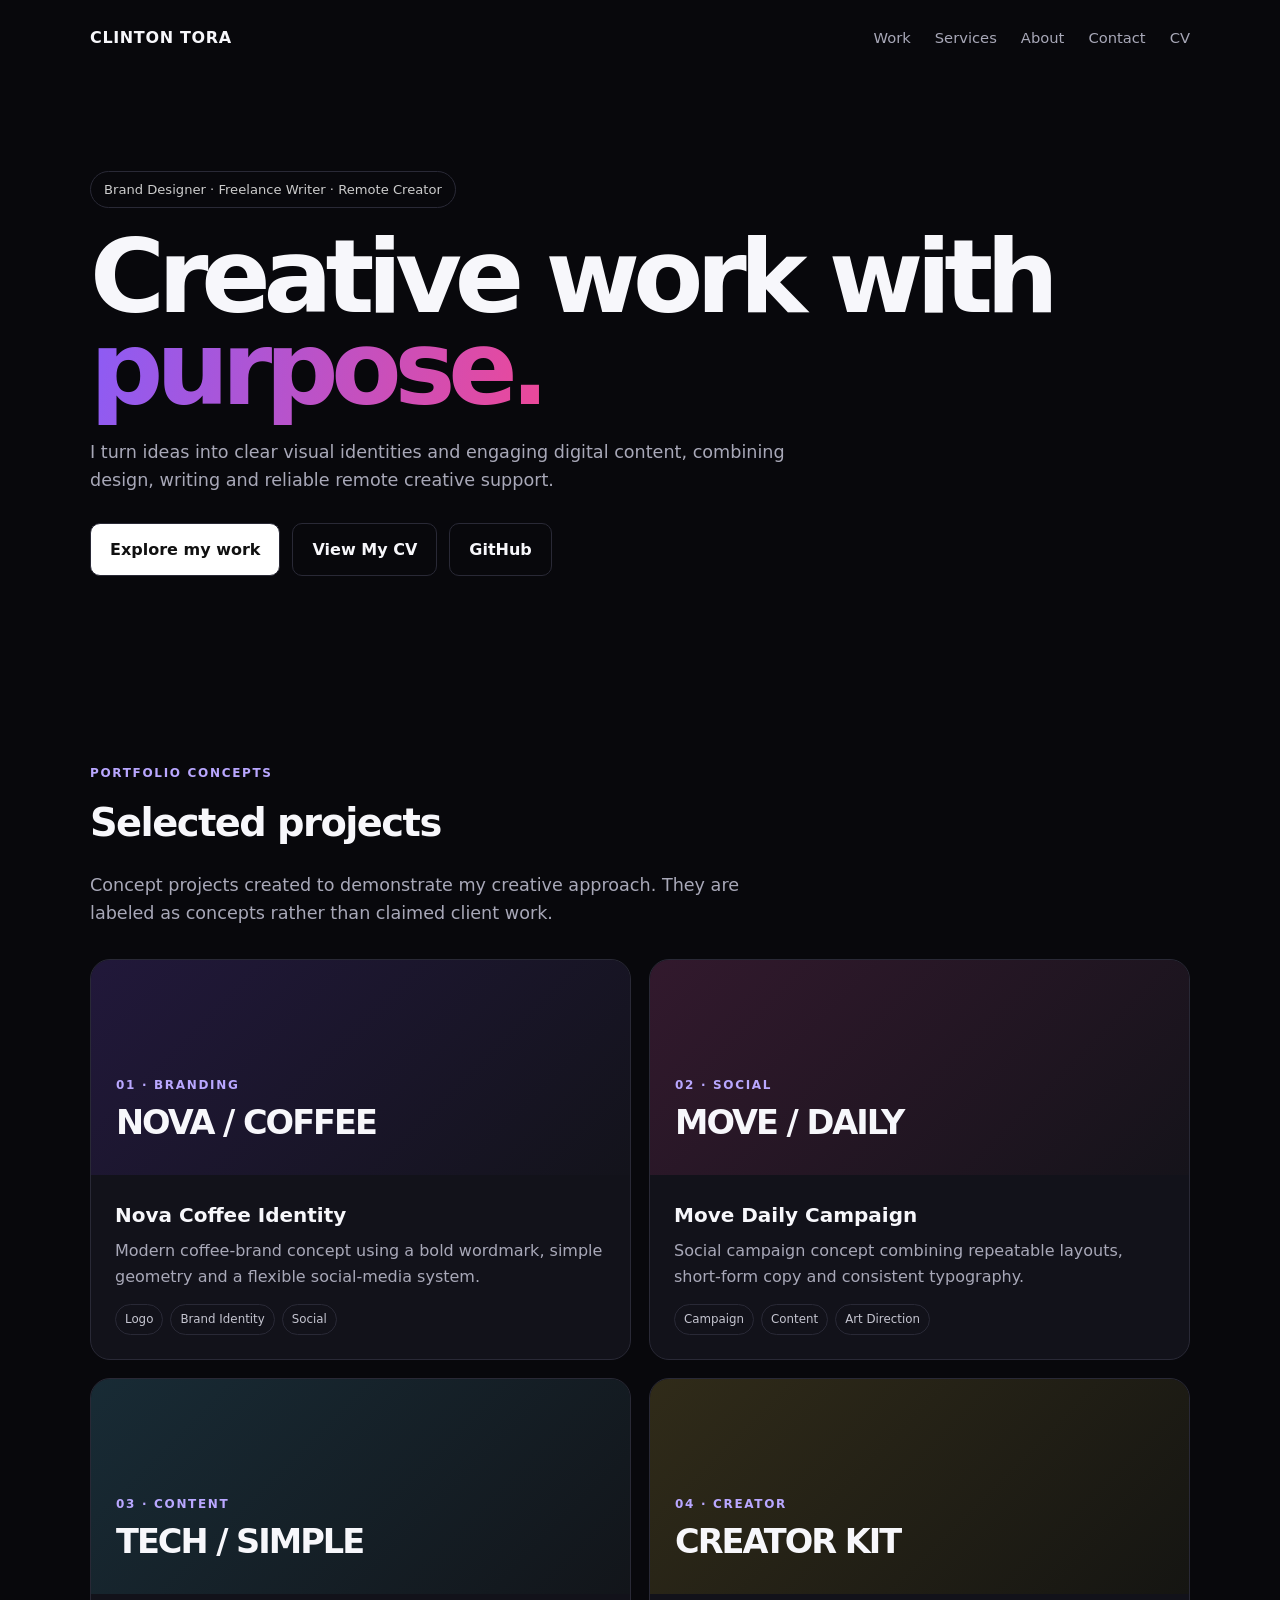
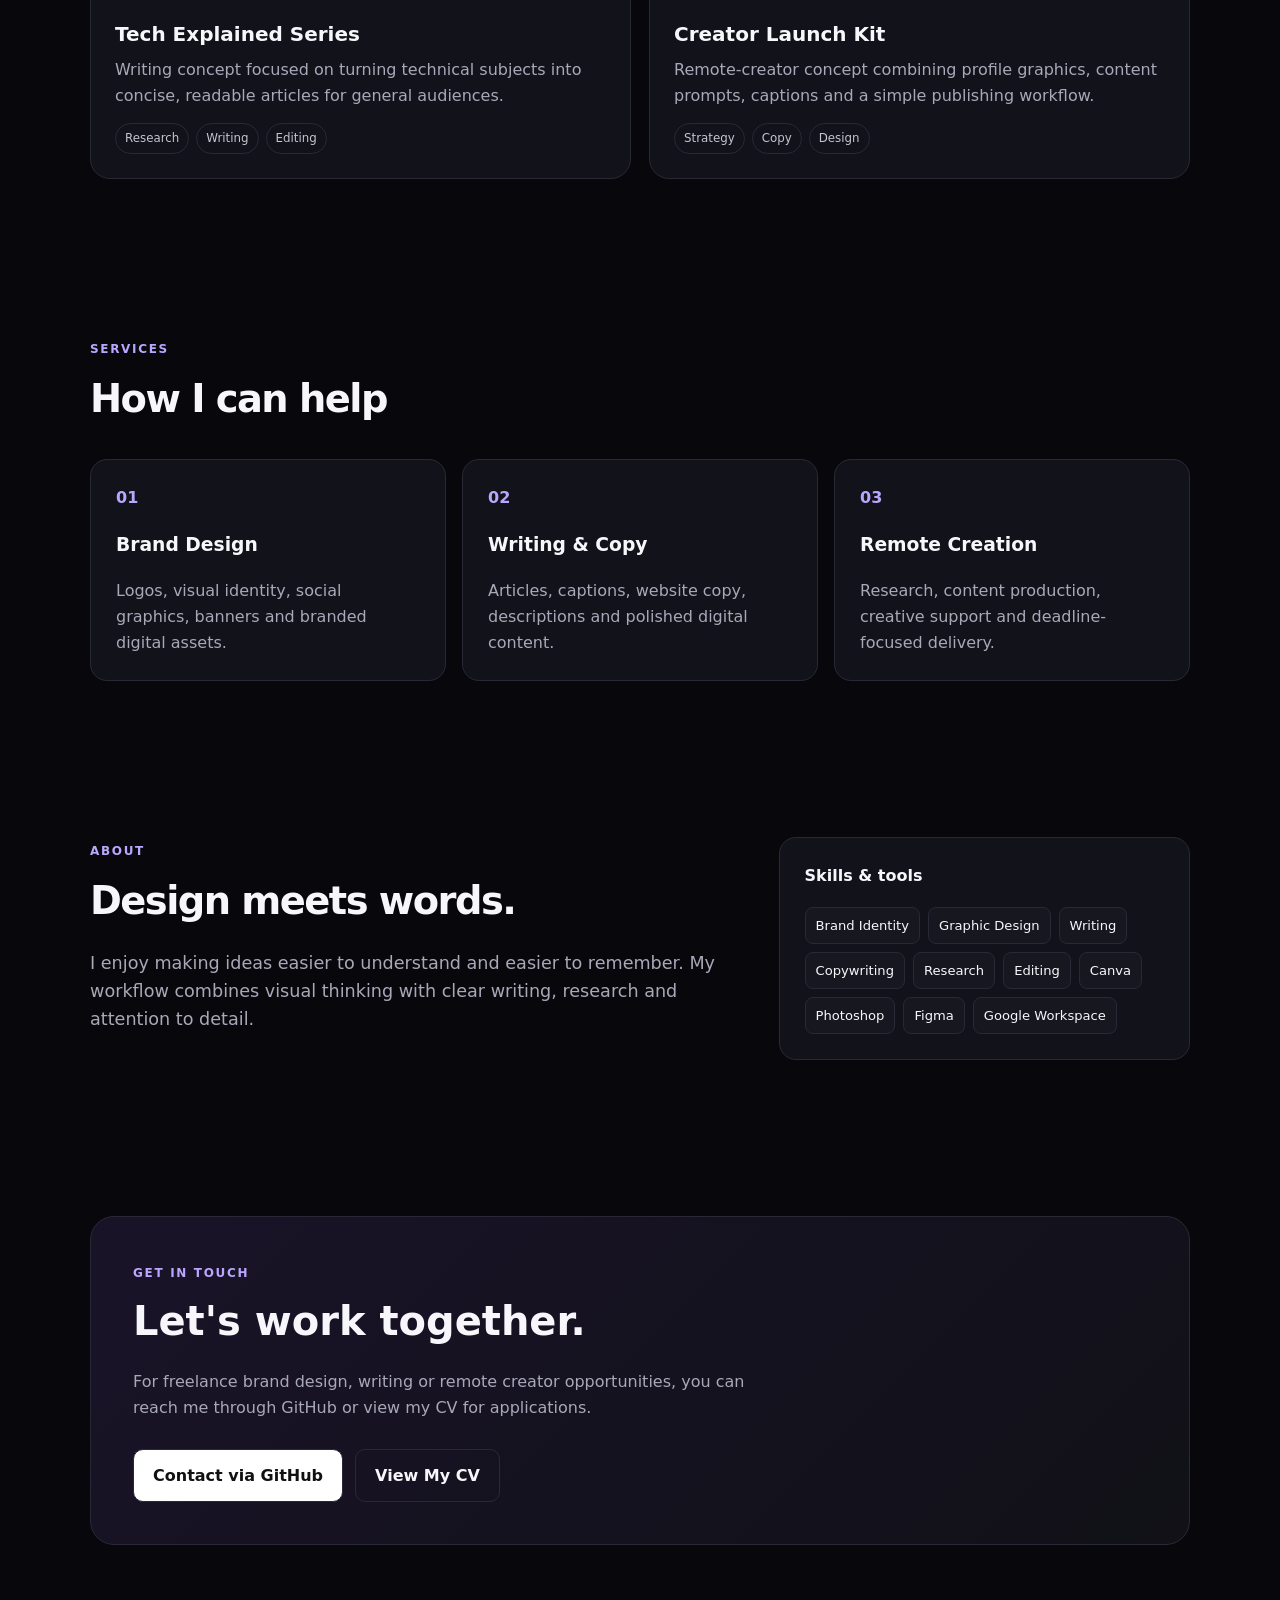
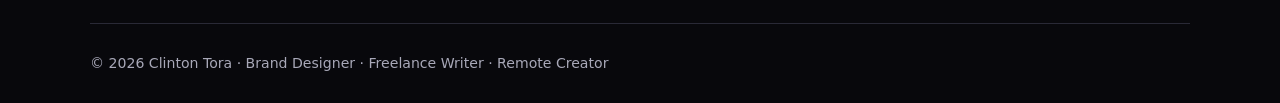
==== commit 9623b40b: "Refactor index.html structure and styles" ====
--- a/index.html
+++ b/index.html
@@ -1,28 +1,706 @@
 <!doctype html>
-<html lang="en"><head><meta charset="utf-8"><meta name="viewport" content="width=device-width,initial-scale=1">
+<html lang="en">
+<head>
+<meta charset="utf-8">
+<meta name="viewport" content="width=device-width,initial-scale=1">
+
 <title>Clinton Tora | Brand Designer & Remote Creator</title>
+
 <meta name="description" content="Clinton Tora portfolio: brand design, freelance writing and remote creator work.">
+
 <style>
-:root{--bg:#08080c;--card:#12121a;--text:#f7f7fb;--muted:#a8a8b8;--line:#292936;--a:#8b5cf6;--b:#ec4899}
-*{box-sizing:border-box}html{scroll-behavior:smooth}body{margin:0;background:var(--bg);color:var(--text);font-family:Inter,system-ui,Arial,sans-serif;line-height:1.6}a{color:inherit;text-decoration:none}.wrap{width:min(1100px,92%);margin:auto}
-nav{height:76px;display:flex;justify-content:space-between;align-items:center}.logo{font-weight:900;letter-spacing:.04em}.nav{display:flex;gap:24px;color:var(--muted);font-size:.92rem}.nav a:hover{color:#fff}
-.hero{padding:95px 0 105px}.pill{display:inline-block;border:1px solid var(--line);border-radius:999px;padding:7px 13px;color:#ccc;font-size:.82rem}.hero h1{font-size:clamp(3.2rem,8vw,7rem);line-height:.9;letter-spacing:-.07em;margin:23px 0}.grad{background:linear-gradient(100deg,var(--a),var(--b));-webkit-background-clip:text;color:transparent}.hero p,.intro{color:var(--muted);max-width:710px;font-size:1.1rem}.actions{display:flex;gap:12px;flex-wrap:wrap;margin-top:28px}.btn{display:inline-block;padding:13px 19px;border:1px solid var(--line);border-radius:10px;font-weight:750}.primary{background:#fff;color:#111}
-section{padding:78px 0}.eyebrow{color:#b9a7ff;text-transform:uppercase;letter-spacing:.14em;font-size:.75rem;font-weight:800}.title{font-size:2.4rem;letter-spacing:-.04em;margin:7px 0}.grid{display:grid;grid-template-columns:repeat(2,1fr);gap:18px;margin-top:32px}.case{background:var(--card);border:1px solid var(--line);border-radius:20px;overflow:hidden;transition:transform .2s,border-color .2s}.case:hover{transform:translateY(-3px);border-color:#4b4660}.visual{height:215px;padding:25px;display:flex;align-items:end;background:linear-gradient(135deg,#21183a,#13131b)}.v2{background:linear-gradient(135deg,#32192d,#15131a)}.v3{background:linear-gradient(135deg,#182b35,#12151a)}.v4{background:linear-gradient(135deg,#302b19,#151512)}.mini{font-size:2.1rem;font-weight:900;letter-spacing:-.06em}.body{padding:24px}.body h3{margin:0 0 7px;font-size:1.25rem}.body p,.service p{color:var(--muted);margin:0}.tags{display:flex;gap:7px;flex-wrap:wrap;margin-top:15px}.tag{border:1px solid var(--line);padding:5px 9px;border-radius:999px;color:#c5c5d0;font-size:.74rem}
-.services{display:grid;grid-template-columns:repeat(3,1fr);gap:16px;margin-top:30px}.service,.box{background:var(--card);border:1px solid var(--line);border-radius:17px;padding:25px}.num{color:#b9a7ff;font-weight:900}.about{display:grid;grid-template-columns:1.3fr .8fr;gap:20px}.skills{display:flex;gap:8px;flex-wrap:wrap;margin-top:18px}.skill{background:#171720;border:1px solid var(--line);border-radius:8px;padding:7px 10px;font-size:.82rem}
-.contact{padding:42px;border:1px solid var(--line);border-radius:24px;background:linear-gradient(135deg,#191328,#111117)}.contact h2{font-size:2.5rem;margin:5px 0}.contact p{color:var(--muted);max-width:650px}footer{border-top:1px solid var(--line);padding:28px 0;color:var(--muted);font-size:.88rem}
-@media(max-width:760px){.nav{display:none}.hero{padding:65px 0}.hero h1{font-size:3.4rem}.grid,.services,.about{grid-template-columns:1fr}section{padding:65px 0}}
-</style></head><body><div class="wrap">
-<nav><div class="logo">CLINTON TORA</div><div class="nav"><a href="#work">Work</a><a href="#services">Services</a><a href="#about">About</a><a href="#contact">Contact</a></div></nav>
-<header class="hero"><span class="pill">Brand Designer · Freelance Writer · Remote Creator</span><h1>Creative work with <span class="grad">purpose.</span></h1><p>I turn ideas into clear visual identities and engaging digital content, combining design, writing and reliable remote creative support.</p><div class="actions"><a class="btn primary" href="#work">Explore my work</a><a class="btn" href="Clinton_Tora_CV.pdf" download>Download CV</a><a class="btn" href="https://github.com/youngmalcolm3484-glitch" target="_blank">GitHub</a></div></header>
-<section id="work"><span class="eyebrow">Portfolio concepts</span><h2 class="title">Selected projects</h2><p class="intro">Concept projects created to demonstrate my creative approach. They are labeled as concepts rather than claimed client work.</p>
+:root{
+  --bg:#08080c;
+  --card:#12121a;
+  --text:#f7f7fb;
+  --muted:#a8a8b8;
+  --line:#292936;
+  --a:#8b5cf6;
+  --b:#ec4899
+}
+
+*{box-sizing:border-box}
+
+html{
+  scroll-behavior:smooth
+}
+
+body{
+  margin:0;
+  background:var(--bg);
+  color:var(--text);
+  font-family:Inter,system-ui,Arial,sans-serif;
+  line-height:1.6
+}
+
+a{
+  color:inherit;
+  text-decoration:none
+}
+
+.wrap{
+  width:min(1100px,92%);
+  margin:auto
+}
+
+nav{
+  min-height:76px;
+  display:flex;
+  justify-content:space-between;
+  align-items:center;
+  gap:20px
+}
+
+.logo{
+  font-weight:900;
+  letter-spacing:.04em
+}
+
+.nav{
+  display:flex;
+  gap:24px;
+  color:var(--muted);
+  font-size:.92rem
+}
+
+.nav a:hover{
+  color:#fff
+}
+
+.hero{
+  padding:95px 0 105px
+}
+
+.pill{
+  display:inline-block;
+  border:1px solid var(--line);
+  border-radius:999px;
+  padding:7px 13px;
+  color:#ccc;
+  font-size:.82rem
+}
+
+.hero h1{
+  font-size:clamp(3.2rem,8vw,7rem);
+  line-height:.9;
+  letter-spacing:-.07em;
+  margin:23px 0
+}
+
+.grad{
+  background:linear-gradient(100deg,var(--a),var(--b));
+  -webkit-background-clip:text;
+  color:transparent
+}
+
+.hero p,
+.intro{
+  color:var(--muted);
+  max-width:710px;
+  font-size:1.1rem
+}
+
+.actions{
+  display:flex;
+  gap:12px;
+  flex-wrap:wrap;
+  margin-top:28px
+}
+
+.btn{
+  display:inline-block;
+  padding:13px 19px;
+  border:1px solid var(--line);
+  border-radius:10px;
+  font-weight:750
+}
+
+.btn:hover{
+  border-color:#55556a
+}
+
+.primary{
+  background:#fff;
+  color:#111
+}
+
+section{
+  padding:78px 0
+}
+
+.eyebrow{
+  color:#b9a7ff;
+  text-transform:uppercase;
+  letter-spacing:.14em;
+  font-size:.75rem;
+  font-weight:800
+}
+
+.title{
+  font-size:2.4rem;
+  letter-spacing:-.04em;
+  margin:7px 0
+}
+
+.grid{
+  display:grid;
+  grid-template-columns:repeat(2,1fr);
+  gap:18px;
+  margin-top:32px
+}
+
+.case{
+  background:var(--card);
+  border:1px solid var(--line);
+  border-radius:20px;
+  overflow:hidden;
+  transition:transform .2s,border-color .2s
+}
+
+.case:hover{
+  transform:translateY(-3px);
+  border-color:#4b4660
+}
+
+.visual{
+  height:215px;
+  padding:25px;
+  display:flex;
+  align-items:end;
+  background:linear-gradient(135deg,#21183a,#13131b)
+}
+
+.v2{
+  background:linear-gradient(135deg,#32192d,#15131a)
+}
+
+.v3{
+  background:linear-gradient(135deg,#182b35,#12151a)
+}
+
+.v4{
+  background:linear-gradient(135deg,#302b19,#151512)
+}
+
+.mini{
+  font-size:2.1rem;
+  font-weight:900;
+  letter-spacing:-.06em
+}
+
+.body{
+  padding:24px
+}
+
+.body h3{
+  margin:0 0 7px;
+  font-size:1.25rem
+}
+
+.body p,
+.service p{
+  color:var(--muted);
+  margin:0
+}
+
+.tags{
+  display:flex;
+  gap:7px;
+  flex-wrap:wrap;
+  margin-top:15px
+}
+
+.tag{
+  border:1px solid var(--line);
+  padding:5px 9px;
+  border-radius:999px;
+  color:#c5c5d0;
+  font-size:.74rem
+}
+
+.services{
+  display:grid;
+  grid-template-columns:repeat(3,1fr);
+  gap:16px;
+  margin-top:30px
+}
+
+.service,
+.box{
+  background:var(--card);
+  border:1px solid var(--line);
+  border-radius:17px;
+  padding:25px
+}
+
+.num{
+  color:#b9a7ff;
+  font-weight:900
+}
+
+.about{
+  display:grid;
+  grid-template-columns:1.3fr .8fr;
+  gap:20px
+}
+
+.skills{
+  display:flex;
+  gap:8px;
+  flex-wrap:wrap;
+  margin-top:18px
+}
+
+.skill{
+  background:#171720;
+  border:1px solid var(--line);
+  border-radius:8px;
+  padding:7px 10px;
+  font-size:.82rem
+}
+
+.contact{
+  padding:42px;
+  border:1px solid var(--line);
+  border-radius:24px;
+  background:linear-gradient(135deg,#191328,#111117)
+}
+
+.contact h2{
+  font-size:2.5rem;
+  margin:5px 0
+}
+
+.contact p{
+  color:var(--muted);
+  max-width:650px
+}
+
+footer{
+  border-top:1px solid var(--line);
+  padding:28px 0;
+  color:var(--muted);
+  font-size:.88rem
+}
+
+@media(max-width:760px){
+
+  .nav{
+    display:none
+  }
+
+  .hero{
+    padding:65px 0
+  }
+
+  .hero h1{
+    font-size:3.4rem
+  }
+
+  .grid,
+  .services,
+  .about{
+    grid-template-columns:1fr
+  }
+
+  section{
+    padding:65px 0
+  }
+}
+</style>
+</head>
+
+<body>
+
+<div class="wrap">
+
+<nav>
+
+<div class="logo">
+CLINTON TORA
+</div>
+
+<div class="nav">
+<a href="#work">Work</a>
+<a href="#services">Services</a>
+<a href="#about">About</a>
+<a href="#contact">Contact</a>
+<a href="cv.html">CV</a>
+</div>
+
+</nav>
+
+<header class="hero">
+
+<span class="pill">
+Brand Designer · Freelance Writer · Remote Creator
+</span>
+
+<h1>
+Creative work with
+<span class="grad">purpose.</span>
+</h1>
+
+<p>
+I turn ideas into clear visual identities and engaging digital content,
+combining design, writing and reliable remote creative support.
+</p>
+
+<div class="actions">
+
+<a class="btn primary" href="#work">
+Explore my work
+</a>
+
+<a class="btn" href="cv.html">
+View My CV
+</a>
+
+<a class="btn" href="https://github.com/youngmalcolm3484-glitch" target="_blank">
+GitHub
+</a>
+
+</div>
+
+</header>
+
+<section id="work">
+
+<span class="eyebrow">
+Portfolio concepts
+</span>
+
+<h2 class="title">
+Selected projects
+</h2>
+
+<p class="intro">
+Concept projects created to demonstrate my creative approach.
+They are labeled as concepts rather than claimed client work.
+</p>
+
 <div class="grid">
-<article class="case"><div class="visual"><div><span class="eyebrow">01 · BRANDING</span><div class="mini">NOVA / COFFEE</div></div></div><div class="body"><h3>Nova Coffee Identity</h3><p>Modern coffee-brand concept using a bold wordmark, simple geometry and a flexible social-media system.</p><div class="tags"><span class="tag">Logo</span><span class="tag">Brand Identity</span><span class="tag">Social</span></div></div></article>
-<article class="case"><div class="visual v2"><div><span class="eyebrow">02 · SOCIAL</span><div class="mini">MOVE / DAILY</div></div></div><div class="body"><h3>Move Daily Campaign</h3><p>Social campaign concept combining repeatable layouts, short-form copy and consistent typography.</p><div class="tags"><span class="tag">Campaign</span><span class="tag">Content</span><span class="tag">Art Direction</span></div></div></article>
-<article class="case"><div class="visual v3"><div><span class="eyebrow">03 · CONTENT</span><div class="mini">TECH / SIMPLE</div></div></div><div class="body"><h3>Tech Explained Series</h3><p>Writing concept focused on turning technical subjects into concise, readable articles for general audiences.</p><div class="tags"><span class="tag">Research</span><span class="tag">Writing</span><span class="tag">Editing</span></div></div></article>
-<article class="case"><div class="visual v4"><div><span class="eyebrow">04 · CREATOR</span><div class="mini">CREATOR KIT</div></div></div><div class="body"><h3>Creator Launch Kit</h3><p>Remote-creator concept combining profile graphics, content prompts, captions and a simple publishing workflow.</p><div class="tags"><span class="tag">Strategy</span><span class="tag">Copy</span><span class="tag">Design</span></div></div></article>
-</div></section>
-<section id="services"><span class="eyebrow">Services</span><h2 class="title">How I can help</h2><div class="services"><div class="service"><div class="num">01</div><h3>Brand Design</h3><p>Logos, visual identity, social graphics, banners and branded digital assets.</p></div><div class="service"><div class="num">02</div><h3>Writing & Copy</h3><p>Articles, captions, website copy, descriptions and polished digital content.</p></div><div class="service"><div class="num">03</div><h3>Remote Creation</h3><p>Research, content production, creative support and deadline-focused delivery.</p></div></div></section>
-<section id="about"><div class="about"><div><span class="eyebrow">About</span><h2 class="title">Design meets words.</h2><p class="intro">I enjoy making ideas easier to understand and easier to remember. My workflow combines visual thinking with clear writing, research and attention to detail.</p></div><div class="box"><b>Skills & tools</b><div class="skills"><span class="skill">Brand Identity</span><span class="skill">Graphic Design</span><span class="skill">Writing</span><span class="skill">Copywriting</span><span class="skill">Research</span><span class="skill">Editing</span><span class="skill">Canva</span><span class="skill">Photoshop</span><span class="skill">Figma</span><span class="skill">Google Workspace</span></div></div></div></section>
-<section id="contact"><div class="contact"><span class="eyebrow">Get in touch</span><h2>Let's work together.</h2><p>For freelance brand design, writing or remote creator opportunities, you can reach me through GitHub or download my CV for applications.</p><div class="actions"><a class="btn primary" href="https://github.com/youngmalcolm3484-glitch" target="_blank">Contact via GitHub</a><a class="btn" href="Clinton_Tora_CV.pdf" download>Download CV</a></div></div></section>
-<footer>© 2026 Clinton Tora · Brand Designer · Freelance Writer · Remote Creator</footer>
-</div></body></html>+
+<article class="case">
+
+<div class="visual">
+
+<div>
+
+<span class="eyebrow">
+01 · BRANDING
+</span>
+
+<div class="mini">
+NOVA / COFFEE
+</div>
+
+</div>
+
+</div>
+
+<div class="body">
+
+<h3>
+Nova Coffee Identity
+</h3>
+
+<p>
+Modern coffee-brand concept using a bold wordmark,
+simple geometry and a flexible social-media system.
+</p>
+
+<div class="tags">
+<span class="tag">Logo</span>
+<span class="tag">Brand Identity</span>
+<span class="tag">Social</span>
+</div>
+
+</div>
+
+</article>
+
+
+<article class="case">
+
+<div class="visual v2">
+
+<div>
+
+<span class="eyebrow">
+02 · SOCIAL
+</span>
+
+<div class="mini">
+MOVE / DAILY
+</div>
+
+</div>
+
+</div>
+
+<div class="body">
+
+<h3>
+Move Daily Campaign
+</h3>
+
+<p>
+Social campaign concept combining repeatable layouts,
+short-form copy and consistent typography.
+</p>
+
+<div class="tags">
+<span class="tag">Campaign</span>
+<span class="tag">Content</span>
+<span class="tag">Art Direction</span>
+</div>
+
+</div>
+
+</article>
+
+
+<article class="case">
+
+<div class="visual v3">
+
+<div>
+
+<span class="eyebrow">
+03 · CONTENT
+</span>
+
+<div class="mini">
+TECH / SIMPLE
+</div>
+
+</div>
+
+</div>
+
+<div class="body">
+
+<h3>
+Tech Explained Series
+</h3>
+
+<p>
+Writing concept focused on turning technical subjects
+into concise, readable articles for general audiences.
+</p>
+
+<div class="tags">
+<span class="tag">Research</span>
+<span class="tag">Writing</span>
+<span class="tag">Editing</span>
+</div>
+
+</div>
+
+</article>
+
+
+<article class="case">
+
+<div class="visual v4">
+
+<div>
+
+<span class="eyebrow">
+04 · CREATOR
+</span>
+
+<div class="mini">
+CREATOR KIT
+</div>
+
+</div>
+
+</div>
+
+<div class="body">
+
+<h3>
+Creator Launch Kit
+</h3>
+
+<p>
+Remote-creator concept combining profile graphics,
+content prompts, captions and a simple publishing workflow.
+</p>
+
+<div class="tags">
+<span class="tag">Strategy</span>
+<span class="tag">Copy</span>
+<span class="tag">Design</span>
+</div>
+
+</div>
+
+</article>
+
+</div>
+
+</section>
+
+
+<section id="services">
+
+<span class="eyebrow">
+Services
+</span>
+
+<h2 class="title">
+How I can help
+</h2>
+
+<div class="services">
+
+<div class="service">
+
+<div class="num">01</div>
+
+<h3>
+Brand Design
+</h3>
+
+<p>
+Logos, visual identity, social graphics, banners
+and branded digital assets.
+</p>
+
+</div>
+
+
+<div class="service">
+
+<div class="num">02</div>
+
+<h3>
+Writing & Copy
+</h3>
+
+<p>
+Articles, captions, website copy, descriptions
+and polished digital content.
+</p>
+
+</div>
+
+
+<div class="service">
+
+<div class="num">03</div>
+
+<h3>
+Remote Creation
+</h3>
+
+<p>
+Research, content production, creative support
+and deadline-focused delivery.
+</p>
+
+</div>
+
+</div>
+
+</section>
+
+
+<section id="about">
+
+<div class="about">
+
+<div>
+
+<span class="eyebrow">
+About
+</span>
+
+<h2 class="title">
+Design meets words.
+</h2>
+
+<p class="intro">
+I enjoy making ideas easier to understand and easier to remember.
+My workflow combines visual thinking with clear writing,
+research and attention to detail.
+</p>
+
+</div>
+
+
+<div class="box">
+
+<b>
+Skills & tools
+</b>
+
+<div class="skills">
+
+<span class="skill">Brand Identity</span>
+<span class="skill">Graphic Design</span>
+<span class="skill">Writing</span>
+<span class="skill">Copywriting</span>
+<span class="skill">Research</span>
+<span class="skill">Editing</span>
+<span class="skill">Canva</span>
+<span class="skill">Photoshop</span>
+<span class="skill">Figma</span>
+<span class="skill">Google Workspace</span>
+
+</div>
+
+</div>
+
+</div>
+
+</section>
+
+
+<section id="contact">
+
+<div class="contact">
+
+<span class="eyebrow">
+Get in touch
+</span>
+
+<h2>
+Let's work together.
+</h2>
+
+<p>
+For freelance brand design, writing or remote creator opportunities,
+you can reach me through GitHub or view my CV for applications.
+</p>
+
+<div class="actions">
+
+<a class="btn primary"
+href="https://github.com/youngmalcolm3484-glitch"
+target="_blank">
+Contact via GitHub
+</a>
+
+<a class="btn" href="cv.html">
+View My CV
+</a>
+
+</div>
+
+</div>
+
+</section>
+
+
+<footer>
+© 2026 Clinton Tora · Brand Designer · Freelance Writer · Remote Creator
+</footer>
+
+</div>
+
+</body>
+  </html>
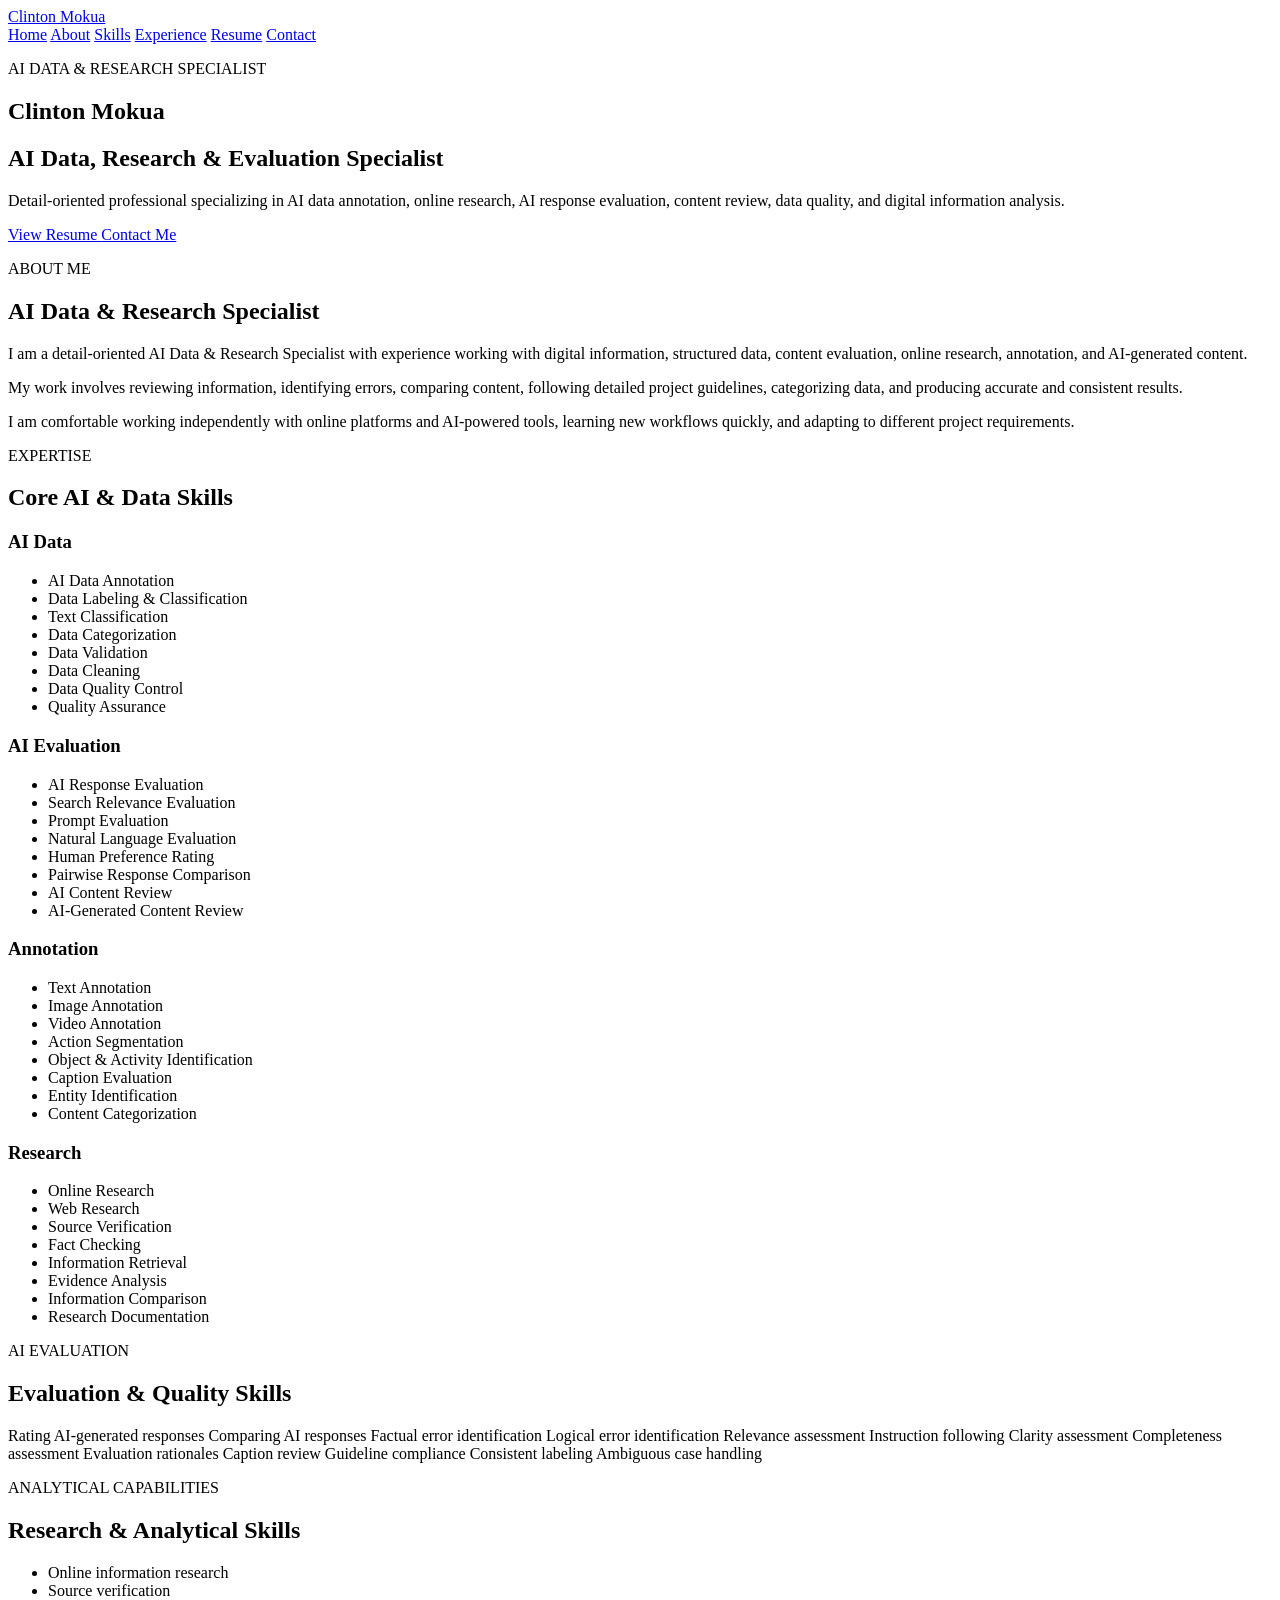
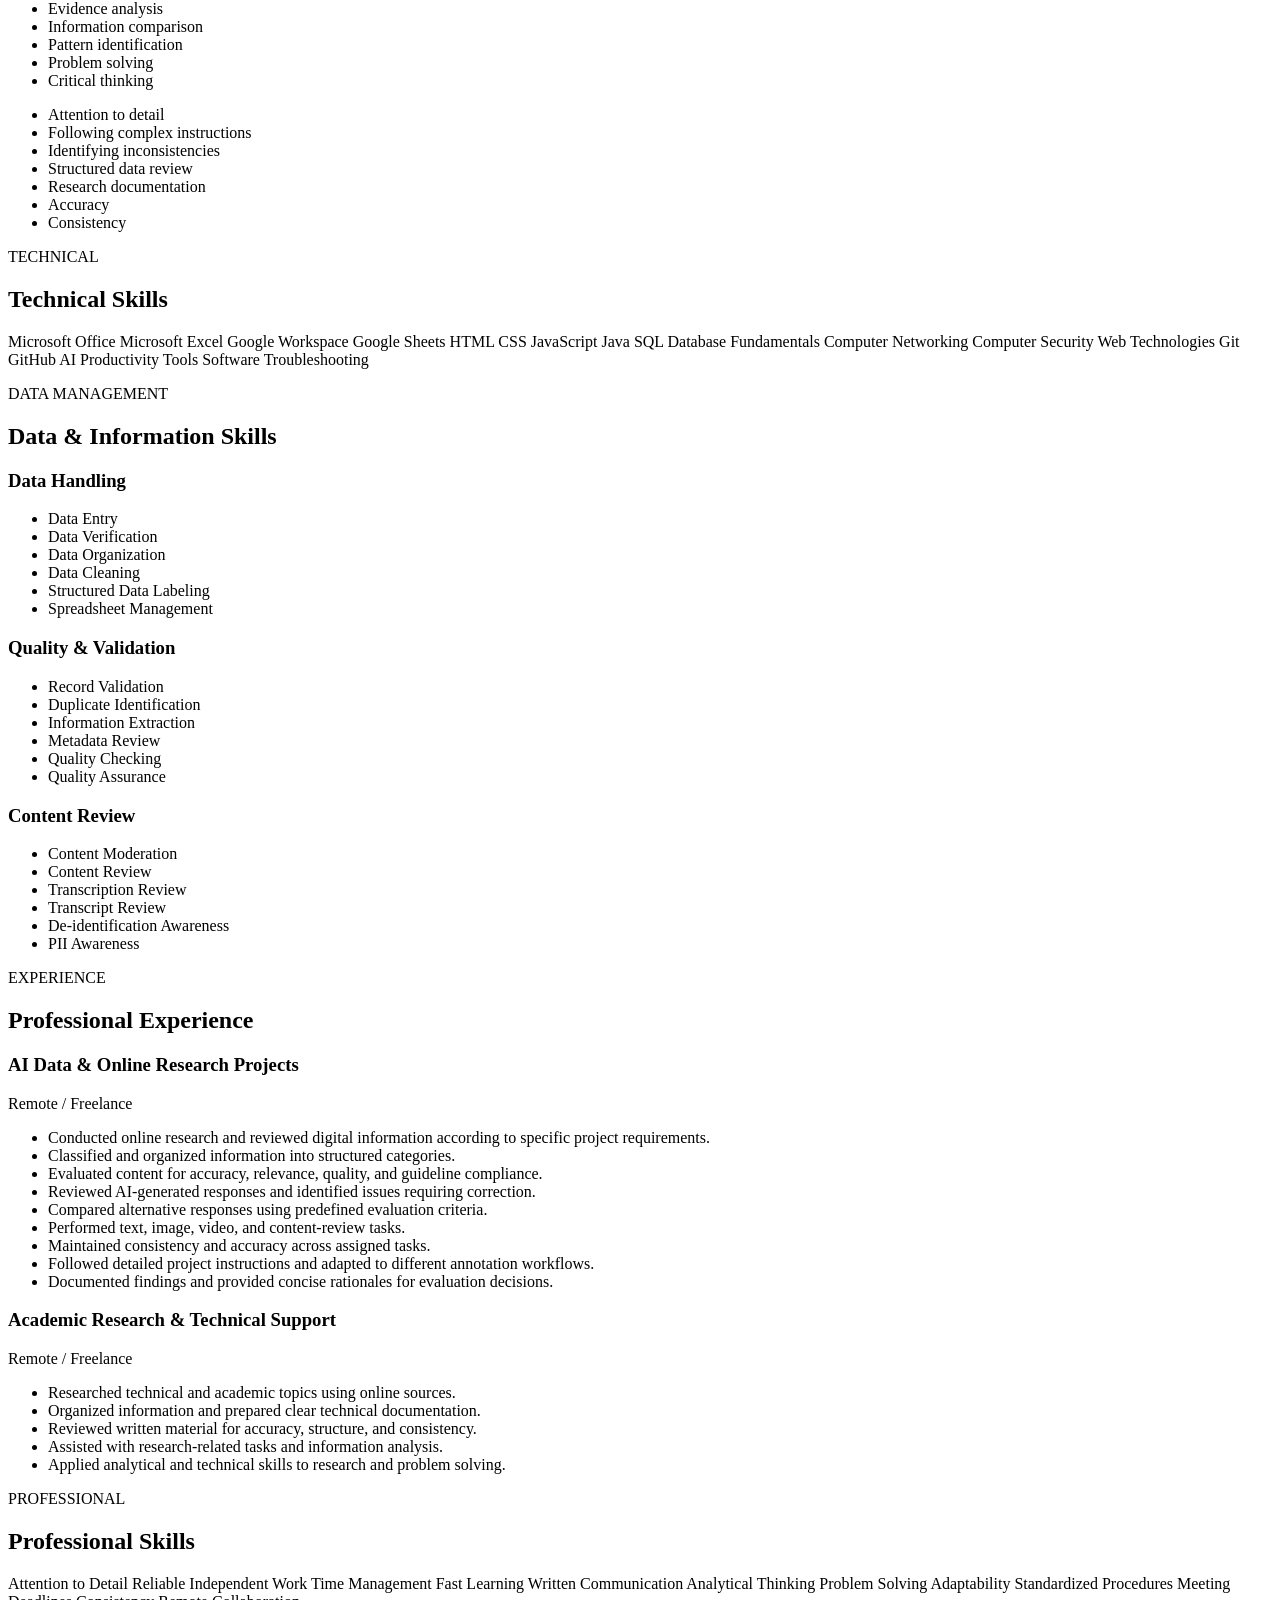
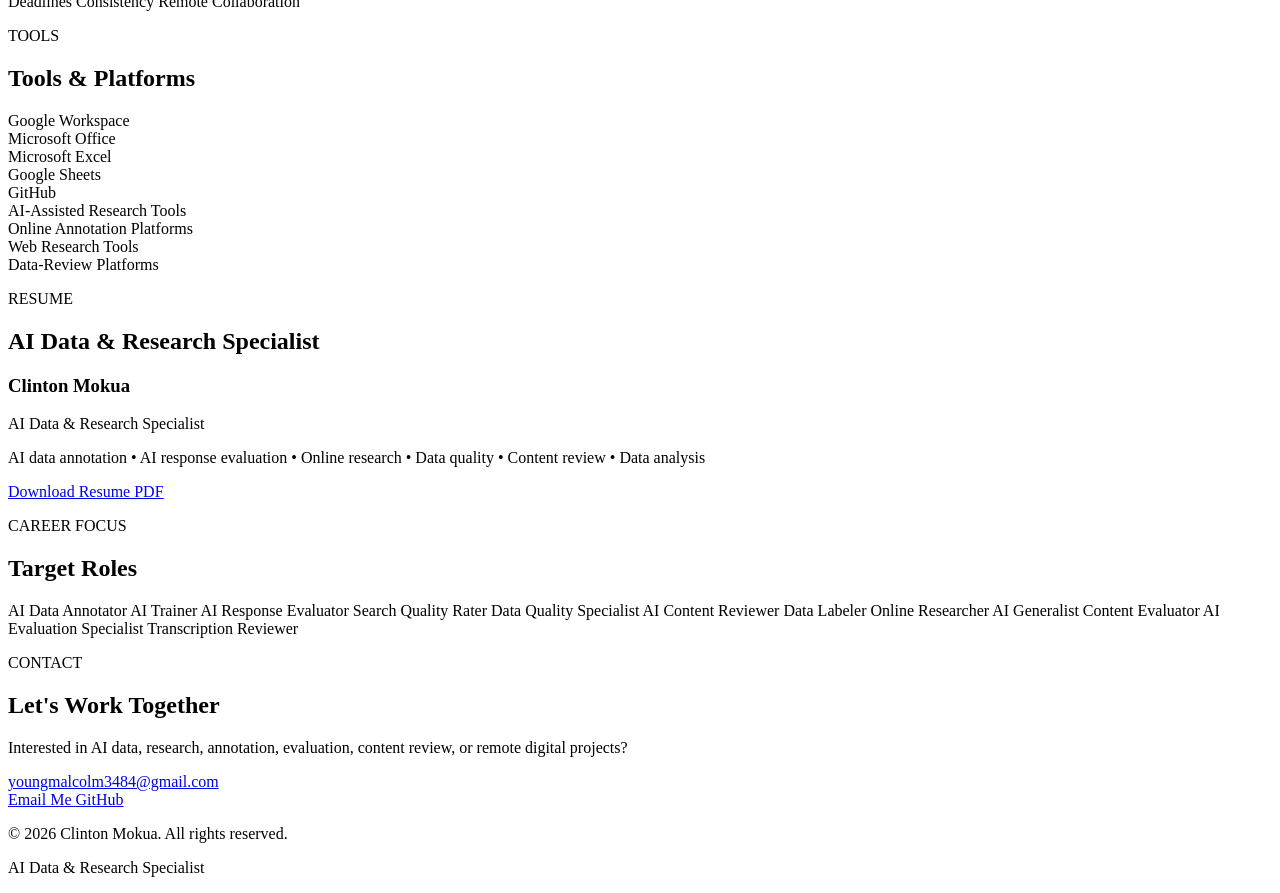
==== commit 43db8c4d: "Update index.html" ====
--- a/index.html
+++ b/index.html
@@ -1,706 +1,721 @@
-<!doctype html>
+<!DOCTYPE html>
 <html lang="en">
 <head>
-<meta charset="utf-8">
-<meta name="viewport" content="width=device-width,initial-scale=1">
-
-<title>Clinton Tora | Brand Designer & Remote Creator</title>
-
-<meta name="description" content="Clinton Tora portfolio: brand design, freelance writing and remote creator work.">
-
-<style>
-:root{
-  --bg:#08080c;
-  --card:#12121a;
-  --text:#f7f7fb;
-  --muted:#a8a8b8;
-  --line:#292936;
-  --a:#8b5cf6;
-  --b:#ec4899
-}
-
-*{box-sizing:border-box}
-
-html{
-  scroll-behavior:smooth
-}
-
-body{
-  margin:0;
-  background:var(--bg);
-  color:var(--text);
-  font-family:Inter,system-ui,Arial,sans-serif;
-  line-height:1.6
-}
-
-a{
-  color:inherit;
-  text-decoration:none
-}
-
-.wrap{
-  width:min(1100px,92%);
-  margin:auto
-}
-
-nav{
-  min-height:76px;
-  display:flex;
-  justify-content:space-between;
-  align-items:center;
-  gap:20px
-}
-
-.logo{
-  font-weight:900;
-  letter-spacing:.04em
-}
-
-.nav{
-  display:flex;
-  gap:24px;
-  color:var(--muted);
-  font-size:.92rem
-}
-
-.nav a:hover{
-  color:#fff
-}
-
-.hero{
-  padding:95px 0 105px
-}
-
-.pill{
-  display:inline-block;
-  border:1px solid var(--line);
-  border-radius:999px;
-  padding:7px 13px;
-  color:#ccc;
-  font-size:.82rem
-}
-
-.hero h1{
-  font-size:clamp(3.2rem,8vw,7rem);
-  line-height:.9;
-  letter-spacing:-.07em;
-  margin:23px 0
-}
-
-.grad{
-  background:linear-gradient(100deg,var(--a),var(--b));
-  -webkit-background-clip:text;
-  color:transparent
-}
-
-.hero p,
-.intro{
-  color:var(--muted);
-  max-width:710px;
-  font-size:1.1rem
-}
-
-.actions{
-  display:flex;
-  gap:12px;
-  flex-wrap:wrap;
-  margin-top:28px
-}
-
-.btn{
-  display:inline-block;
-  padding:13px 19px;
-  border:1px solid var(--line);
-  border-radius:10px;
-  font-weight:750
-}
-
-.btn:hover{
-  border-color:#55556a
-}
-
-.primary{
-  background:#fff;
-  color:#111
-}
-
-section{
-  padding:78px 0
-}
-
-.eyebrow{
-  color:#b9a7ff;
-  text-transform:uppercase;
-  letter-spacing:.14em;
-  font-size:.75rem;
-  font-weight:800
-}
-
-.title{
-  font-size:2.4rem;
-  letter-spacing:-.04em;
-  margin:7px 0
-}
-
-.grid{
-  display:grid;
-  grid-template-columns:repeat(2,1fr);
-  gap:18px;
-  margin-top:32px
-}
-
-.case{
-  background:var(--card);
-  border:1px solid var(--line);
-  border-radius:20px;
-  overflow:hidden;
-  transition:transform .2s,border-color .2s
-}
-
-.case:hover{
-  transform:translateY(-3px);
-  border-color:#4b4660
-}
-
-.visual{
-  height:215px;
-  padding:25px;
-  display:flex;
-  align-items:end;
-  background:linear-gradient(135deg,#21183a,#13131b)
-}
-
-.v2{
-  background:linear-gradient(135deg,#32192d,#15131a)
-}
-
-.v3{
-  background:linear-gradient(135deg,#182b35,#12151a)
-}
-
-.v4{
-  background:linear-gradient(135deg,#302b19,#151512)
-}
-
-.mini{
-  font-size:2.1rem;
-  font-weight:900;
-  letter-spacing:-.06em
-}
-
-.body{
-  padding:24px
-}
-
-.body h3{
-  margin:0 0 7px;
-  font-size:1.25rem
-}
-
-.body p,
-.service p{
-  color:var(--muted);
-  margin:0
-}
-
-.tags{
-  display:flex;
-  gap:7px;
-  flex-wrap:wrap;
-  margin-top:15px
-}
-
-.tag{
-  border:1px solid var(--line);
-  padding:5px 9px;
-  border-radius:999px;
-  color:#c5c5d0;
-  font-size:.74rem
-}
-
-.services{
-  display:grid;
-  grid-template-columns:repeat(3,1fr);
-  gap:16px;
-  margin-top:30px
-}
-
-.service,
-.box{
-  background:var(--card);
-  border:1px solid var(--line);
-  border-radius:17px;
-  padding:25px
-}
-
-.num{
-  color:#b9a7ff;
-  font-weight:900
-}
-
-.about{
-  display:grid;
-  grid-template-columns:1.3fr .8fr;
-  gap:20px
-}
-
-.skills{
-  display:flex;
-  gap:8px;
-  flex-wrap:wrap;
-  margin-top:18px
-}
-
-.skill{
-  background:#171720;
-  border:1px solid var(--line);
-  border-radius:8px;
-  padding:7px 10px;
-  font-size:.82rem
-}
-
-.contact{
-  padding:42px;
-  border:1px solid var(--line);
-  border-radius:24px;
-  background:linear-gradient(135deg,#191328,#111117)
-}
-
-.contact h2{
-  font-size:2.5rem;
-  margin:5px 0
-}
-
-.contact p{
-  color:var(--muted);
-  max-width:650px
-}
-
-footer{
-  border-top:1px solid var(--line);
-  padding:28px 0;
-  color:var(--muted);
-  font-size:.88rem
-}
-
-@media(max-width:760px){
-
-  .nav{
-    display:none
-  }
-
-  .hero{
-    padding:65px 0
-  }
-
-  .hero h1{
-    font-size:3.4rem
-  }
-
-  .grid,
-  .services,
-  .about{
-    grid-template-columns:1fr
-  }
-
-  section{
-    padding:65px 0
-  }
-}
-</style>
+  <meta charset="UTF-8">
+  <meta name="viewport" content="width=device-width, initial-scale=1.0">
+
+  <title>Clinton Mokua | AI Data & Research Specialist</title>
+
+  <meta
+    name="description"
+    content="Clinton Mokua is an AI Data & Research Specialist specializing in AI data annotation, research, AI response evaluation, content review, data quality, and digital information analysis."
+  >
+
+  <meta name="author" content="Clinton Mokua">
+
+  <link rel="stylesheet" href="style.css">
 </head>
 
 <body>
 
-<div class="wrap">
-
-<nav>
-
-<div class="logo">
-CLINTON TORA
-</div>
-
-<div class="nav">
-<a href="#work">Work</a>
-<a href="#services">Services</a>
-<a href="#about">About</a>
-<a href="#contact">Contact</a>
-<a href="cv.html">CV</a>
-</div>
-
-</nav>
-
-<header class="hero">
-
-<span class="pill">
-Brand Designer · Freelance Writer · Remote Creator
-</span>
-
-<h1>
-Creative work with
-<span class="grad">purpose.</span>
-</h1>
-
-<p>
-I turn ideas into clear visual identities and engaging digital content,
-combining design, writing and reliable remote creative support.
-</p>
-
-<div class="actions">
-
-<a class="btn primary" href="#work">
-Explore my work
-</a>
-
-<a class="btn" href="cv.html">
-View My CV
-</a>
-
-<a class="btn" href="https://github.com/youngmalcolm3484-glitch" target="_blank">
-GitHub
-</a>
-
-</div>
-
-</header>
-
-<section id="work">
-
-<span class="eyebrow">
-Portfolio concepts
-</span>
-
-<h2 class="title">
-Selected projects
-</h2>
-
-<p class="intro">
-Concept projects created to demonstrate my creative approach.
-They are labeled as concepts rather than claimed client work.
-</p>
-
-<div class="grid">
-
-<article class="case">
-
-<div class="visual">
-
-<div>
-
-<span class="eyebrow">
-01 · BRANDING
-</span>
-
-<div class="mini">
-NOVA / COFFEE
-</div>
-
-</div>
-
-</div>
-
-<div class="body">
-
-<h3>
-Nova Coffee Identity
-</h3>
-
-<p>
-Modern coffee-brand concept using a bold wordmark,
-simple geometry and a flexible social-media system.
-</p>
-
-<div class="tags">
-<span class="tag">Logo</span>
-<span class="tag">Brand Identity</span>
-<span class="tag">Social</span>
-</div>
-
-</div>
-
-</article>
-
-
-<article class="case">
-
-<div class="visual v2">
-
-<div>
-
-<span class="eyebrow">
-02 · SOCIAL
-</span>
-
-<div class="mini">
-MOVE / DAILY
-</div>
-
-</div>
-
-</div>
-
-<div class="body">
-
-<h3>
-Move Daily Campaign
-</h3>
-
-<p>
-Social campaign concept combining repeatable layouts,
-short-form copy and consistent typography.
-</p>
-
-<div class="tags">
-<span class="tag">Campaign</span>
-<span class="tag">Content</span>
-<span class="tag">Art Direction</span>
-</div>
-
-</div>
-
-</article>
-
-
-<article class="case">
-
-<div class="visual v3">
-
-<div>
-
-<span class="eyebrow">
-03 · CONTENT
-</span>
-
-<div class="mini">
-TECH / SIMPLE
-</div>
-
-</div>
-
-</div>
-
-<div class="body">
-
-<h3>
-Tech Explained Series
-</h3>
-
-<p>
-Writing concept focused on turning technical subjects
-into concise, readable articles for general audiences.
-</p>
-
-<div class="tags">
-<span class="tag">Research</span>
-<span class="tag">Writing</span>
-<span class="tag">Editing</span>
-</div>
-
-</div>
-
-</article>
-
-
-<article class="case">
-
-<div class="visual v4">
-
-<div>
-
-<span class="eyebrow">
-04 · CREATOR
-</span>
-
-<div class="mini">
-CREATOR KIT
-</div>
-
-</div>
-
-</div>
-
-<div class="body">
-
-<h3>
-Creator Launch Kit
-</h3>
-
-<p>
-Remote-creator concept combining profile graphics,
-content prompts, captions and a simple publishing workflow.
-</p>
-
-<div class="tags">
-<span class="tag">Strategy</span>
-<span class="tag">Copy</span>
-<span class="tag">Design</span>
-</div>
-
-</div>
-
-</article>
-
-</div>
-
-</section>
-
-
-<section id="services">
-
-<span class="eyebrow">
-Services
-</span>
-
-<h2 class="title">
-How I can help
-</h2>
-
-<div class="services">
-
-<div class="service">
-
-<div class="num">01</div>
-
-<h3>
-Brand Design
-</h3>
-
-<p>
-Logos, visual identity, social graphics, banners
-and branded digital assets.
-</p>
-
-</div>
-
-
-<div class="service">
-
-<div class="num">02</div>
-
-<h3>
-Writing & Copy
-</h3>
-
-<p>
-Articles, captions, website copy, descriptions
-and polished digital content.
-</p>
-
-</div>
-
-
-<div class="service">
-
-<div class="num">03</div>
-
-<h3>
-Remote Creation
-</h3>
-
-<p>
-Research, content production, creative support
-and deadline-focused delivery.
-</p>
-
-</div>
-
-</div>
-
-</section>
-
-
-<section id="about">
-
-<div class="about">
-
-<div>
-
-<span class="eyebrow">
-About
-</span>
-
-<h2 class="title">
-Design meets words.
-</h2>
-
-<p class="intro">
-I enjoy making ideas easier to understand and easier to remember.
-My workflow combines visual thinking with clear writing,
-research and attention to detail.
-</p>
-
-</div>
-
-
-<div class="box">
-
-<b>
-Skills & tools
-</b>
-
-<div class="skills">
-
-<span class="skill">Brand Identity</span>
-<span class="skill">Graphic Design</span>
-<span class="skill">Writing</span>
-<span class="skill">Copywriting</span>
-<span class="skill">Research</span>
-<span class="skill">Editing</span>
-<span class="skill">Canva</span>
-<span class="skill">Photoshop</span>
-<span class="skill">Figma</span>
-<span class="skill">Google Workspace</span>
-
-</div>
-
-</div>
-
-</div>
-
-</section>
-
-
-<section id="contact">
-
-<div class="contact">
-
-<span class="eyebrow">
-Get in touch
-</span>
-
-<h2>
-Let's work together.
-</h2>
-
-<p>
-For freelance brand design, writing or remote creator opportunities,
-you can reach me through GitHub or view my CV for applications.
-</p>
-
-<div class="actions">
-
-<a class="btn primary"
-href="https://github.com/youngmalcolm3484-glitch"
-target="_blank">
-Contact via GitHub
-</a>
-
-<a class="btn" href="cv.html">
-View My CV
-</a>
-
-</div>
-
-</div>
-
-</section>
-
-
-<footer>
-© 2026 Clinton Tora · Brand Designer · Freelance Writer · Remote Creator
-</footer>
-
-</div>
+  <!-- =========================
+       NAVIGATION
+  ========================== -->
+  <header class="site-header">
+    <nav class="navbar">
+
+      <a href="#home" class="logo">
+        Clinton Mokua
+      </a>
+
+      <div class="nav-links">
+        <a href="#home">Home</a>
+        <a href="#about">About</a>
+        <a href="#skills">Skills</a>
+        <a href="#experience">Experience</a>
+        <a href="#resume">Resume</a>
+        <a href="#contact">Contact</a>
+      </div>
+
+    </nav>
+  </header>
+
+
+  <main>
+
+    <!-- =========================
+         HERO
+    ========================== -->
+    <section id="home" class="hero">
+
+      <div class="hero-content">
+
+        <p class="hero-label">
+          AI DATA &amp; RESEARCH SPECIALIST
+        </p>
+
+        <h1>
+          Clinton Mokua
+        </h1>
+
+        <h2>
+          AI Data, Research &amp; Evaluation Specialist
+        </h2>
+
+        <p>
+          Detail-oriented professional specializing in AI data annotation,
+          online research, AI response evaluation, content review,
+          data quality, and digital information analysis.
+        </p>
+
+        <div class="hero-buttons">
+          <a href="#resume" class="btn">
+            View Resume
+          </a>
+
+          <a href="#contact" class="btn secondary-btn">
+            Contact Me
+          </a>
+        </div>
+
+      </div>
+
+    </section>
+
+
+    <!-- =========================
+         ABOUT
+    ========================== -->
+    <section id="about" class="section">
+
+      <div class="container">
+
+        <div class="section-heading">
+          <p>ABOUT ME</p>
+          <h2>AI Data &amp; Research Specialist</h2>
+        </div>
+
+        <div class="about-content">
+
+          <p>
+            I am a detail-oriented AI Data &amp; Research Specialist with
+            experience working with digital information, structured data,
+            content evaluation, online research, annotation, and AI-generated
+            content.
+          </p>
+
+          <p>
+            My work involves reviewing information, identifying errors,
+            comparing content, following detailed project guidelines,
+            categorizing data, and producing accurate and consistent results.
+          </p>
+
+          <p>
+            I am comfortable working independently with online platforms and
+            AI-powered tools, learning new workflows quickly, and adapting to
+            different project requirements.
+          </p>
+
+        </div>
+
+      </div>
+
+    </section>
+
+
+    <!-- =========================
+         CORE SKILLS
+    ========================== -->
+    <section id="skills" class="section">
+
+      <div class="container">
+
+        <div class="section-heading">
+          <p>EXPERTISE</p>
+          <h2>Core AI &amp; Data Skills</h2>
+        </div>
+
+        <div class="skills-grid">
+
+          <div class="skill-card">
+            <h3>AI Data</h3>
+            <ul>
+              <li>AI Data Annotation</li>
+              <li>Data Labeling &amp; Classification</li>
+              <li>Text Classification</li>
+              <li>Data Categorization</li>
+              <li>Data Validation</li>
+              <li>Data Cleaning</li>
+              <li>Data Quality Control</li>
+              <li>Quality Assurance</li>
+            </ul>
+          </div>
+
+          <div class="skill-card">
+            <h3>AI Evaluation</h3>
+            <ul>
+              <li>AI Response Evaluation</li>
+              <li>Search Relevance Evaluation</li>
+              <li>Prompt Evaluation</li>
+              <li>Natural Language Evaluation</li>
+              <li>Human Preference Rating</li>
+              <li>Pairwise Response Comparison</li>
+              <li>AI Content Review</li>
+              <li>AI-Generated Content Review</li>
+            </ul>
+          </div>
+
+          <div class="skill-card">
+            <h3>Annotation</h3>
+            <ul>
+              <li>Text Annotation</li>
+              <li>Image Annotation</li>
+              <li>Video Annotation</li>
+              <li>Action Segmentation</li>
+              <li>Object &amp; Activity Identification</li>
+              <li>Caption Evaluation</li>
+              <li>Entity Identification</li>
+              <li>Content Categorization</li>
+            </ul>
+          </div>
+
+          <div class="skill-card">
+            <h3>Research</h3>
+            <ul>
+              <li>Online Research</li>
+              <li>Web Research</li>
+              <li>Source Verification</li>
+              <li>Fact Checking</li>
+              <li>Information Retrieval</li>
+              <li>Evidence Analysis</li>
+              <li>Information Comparison</li>
+              <li>Research Documentation</li>
+            </ul>
+          </div>
+
+        </div>
+
+      </div>
+
+    </section>
+
+
+    <!-- =========================
+         AI EVALUATION
+    ========================== -->
+    <section class="section alternate-section">
+
+      <div class="container">
+
+        <div class="section-heading">
+          <p>AI EVALUATION</p>
+          <h2>Evaluation &amp; Quality Skills</h2>
+        </div>
+
+        <div class="tag-container">
+
+          <span>Rating AI-generated responses</span>
+          <span>Comparing AI responses</span>
+          <span>Factual error identification</span>
+          <span>Logical error identification</span>
+          <span>Relevance assessment</span>
+          <span>Instruction following</span>
+          <span>Clarity assessment</span>
+          <span>Completeness assessment</span>
+          <span>Evaluation rationales</span>
+          <span>Caption review</span>
+          <span>Guideline compliance</span>
+          <span>Consistent labeling</span>
+          <span>Ambiguous case handling</span>
+
+        </div>
+
+      </div>
+
+    </section>
+
+
+    <!-- =========================
+         RESEARCH & ANALYTICAL
+    ========================== -->
+    <section class="section">
+
+      <div class="container">
+
+        <div class="section-heading">
+          <p>ANALYTICAL CAPABILITIES</p>
+          <h2>Research &amp; Analytical Skills</h2>
+        </div>
+
+        <div class="two-column-list">
+
+          <ul>
+            <li>Online information research</li>
+            <li>Source verification</li>
+            <li>Evidence analysis</li>
+            <li>Information comparison</li>
+            <li>Pattern identification</li>
+            <li>Problem solving</li>
+            <li>Critical thinking</li>
+          </ul>
+
+          <ul>
+            <li>Attention to detail</li>
+            <li>Following complex instructions</li>
+            <li>Identifying inconsistencies</li>
+            <li>Structured data review</li>
+            <li>Research documentation</li>
+            <li>Accuracy</li>
+            <li>Consistency</li>
+          </ul>
+
+        </div>
+
+      </div>
+
+    </section>
+
+
+    <!-- =========================
+         TECHNICAL SKILLS
+    ========================== -->
+    <section class="section alternate-section">
+
+      <div class="container">
+
+        <div class="section-heading">
+          <p>TECHNICAL</p>
+          <h2>Technical Skills</h2>
+        </div>
+
+        <div class="tag-container">
+
+          <span>Microsoft Office</span>
+          <span>Microsoft Excel</span>
+          <span>Google Workspace</span>
+          <span>Google Sheets</span>
+          <span>HTML</span>
+          <span>CSS</span>
+          <span>JavaScript</span>
+          <span>Java</span>
+          <span>SQL</span>
+          <span>Database Fundamentals</span>
+          <span>Computer Networking</span>
+          <span>Computer Security</span>
+          <span>Web Technologies</span>
+          <span>Git</span>
+          <span>GitHub</span>
+          <span>AI Productivity Tools</span>
+          <span>Software Troubleshooting</span>
+
+        </div>
+
+      </div>
+
+    </section>
+
+
+    <!-- =========================
+         DATA & INFORMATION
+    ========================== -->
+    <section class="section">
+
+      <div class="container">
+
+        <div class="section-heading">
+          <p>DATA MANAGEMENT</p>
+          <h2>Data &amp; Information Skills</h2>
+        </div>
+
+        <div class="skills-grid">
+
+          <div class="skill-card">
+            <h3>Data Handling</h3>
+
+            <ul>
+              <li>Data Entry</li>
+              <li>Data Verification</li>
+              <li>Data Organization</li>
+              <li>Data Cleaning</li>
+              <li>Structured Data Labeling</li>
+              <li>Spreadsheet Management</li>
+            </ul>
+
+          </div>
+
+          <div class="skill-card">
+            <h3>Quality &amp; Validation</h3>
+
+            <ul>
+              <li>Record Validation</li>
+              <li>Duplicate Identification</li>
+              <li>Information Extraction</li>
+              <li>Metadata Review</li>
+              <li>Quality Checking</li>
+              <li>Quality Assurance</li>
+            </ul>
+
+          </div>
+
+          <div class="skill-card">
+            <h3>Content Review</h3>
+
+            <ul>
+              <li>Content Moderation</li>
+              <li>Content Review</li>
+              <li>Transcription Review</li>
+              <li>Transcript Review</li>
+              <li>De-identification Awareness</li>
+              <li>PII Awareness</li>
+            </ul>
+
+          </div>
+
+        </div>
+
+      </div>
+
+    </section>
+
+
+    <!-- =========================
+         EXPERIENCE
+    ========================== -->
+    <section id="experience" class="section alternate-section">
+
+      <div class="container">
+
+        <div class="section-heading">
+          <p>EXPERIENCE</p>
+          <h2>Professional Experience</h2>
+        </div>
+
+
+        <article class="experience-card">
+
+          <div class="experience-header">
+
+            <div>
+              <h3>AI Data &amp; Online Research Projects</h3>
+              <p>Remote / Freelance</p>
+            </div>
+
+          </div>
+
+          <ul>
+            <li>
+              Conducted online research and reviewed digital information
+              according to specific project requirements.
+            </li>
+
+            <li>
+              Classified and organized information into structured categories.
+            </li>
+
+            <li>
+              Evaluated content for accuracy, relevance, quality, and
+              guideline compliance.
+            </li>
+
+            <li>
+              Reviewed AI-generated responses and identified issues requiring
+              correction.
+            </li>
+
+            <li>
+              Compared alternative responses using predefined evaluation
+              criteria.
+            </li>
+
+            <li>
+              Performed text, image, video, and content-review tasks.
+            </li>
+
+            <li>
+              Maintained consistency and accuracy across assigned tasks.
+            </li>
+
+            <li>
+              Followed detailed project instructions and adapted to different
+              annotation workflows.
+            </li>
+
+            <li>
+              Documented findings and provided concise rationales for
+              evaluation decisions.
+            </li>
+          </ul>
+
+        </article>
+
+
+        <article class="experience-card">
+
+          <div class="experience-header">
+
+            <div>
+              <h3>Academic Research &amp; Technical Support</h3>
+              <p>Remote / Freelance</p>
+            </div>
+
+          </div>
+
+          <ul>
+            <li>
+              Researched technical and academic topics using online sources.
+            </li>
+
+            <li>
+              Organized information and prepared clear technical documentation.
+            </li>
+
+            <li>
+              Reviewed written material for accuracy, structure, and
+              consistency.
+            </li>
+
+            <li>
+              Assisted with research-related tasks and information analysis.
+            </li>
+
+            <li>
+              Applied analytical and technical skills to research and problem
+              solving.
+            </li>
+          </ul>
+
+        </article>
+
+      </div>
+
+    </section>
+
+
+    <!-- =========================
+         PROFESSIONAL SKILLS
+    ========================== -->
+    <section class="section">
+
+      <div class="container">
+
+        <div class="section-heading">
+          <p>PROFESSIONAL</p>
+          <h2>Professional Skills</h2>
+        </div>
+
+        <div class="tag-container">
+
+          <span>Attention to Detail</span>
+          <span>Reliable Independent Work</span>
+          <span>Time Management</span>
+          <span>Fast Learning</span>
+          <span>Written Communication</span>
+          <span>Analytical Thinking</span>
+          <span>Problem Solving</span>
+          <span>Adaptability</span>
+          <span>Standardized Procedures</span>
+          <span>Meeting Deadlines</span>
+          <span>Consistency</span>
+          <span>Remote Collaboration</span>
+
+        </div>
+
+      </div>
+
+    </section>
+
+
+    <!-- =========================
+         TOOLS
+    ========================== -->
+    <section class="section alternate-section">
+
+      <div class="container">
+
+        <div class="section-heading">
+          <p>TOOLS</p>
+          <h2>Tools &amp; Platforms</h2>
+        </div>
+
+        <div class="tools-grid">
+
+          <div>Google Workspace</div>
+          <div>Microsoft Office</div>
+          <div>Microsoft Excel</div>
+          <div>Google Sheets</div>
+          <div>GitHub</div>
+          <div>AI-Assisted Research Tools</div>
+          <div>Online Annotation Platforms</div>
+          <div>Web Research Tools</div>
+          <div>Data-Review Platforms</div>
+
+        </div>
+
+      </div>
+
+    </section>
+
+
+    <!-- =========================
+         RESUME
+    ========================== -->
+    <section id="resume" class="section">
+
+      <div class="container">
+
+        <div class="section-heading">
+          <p>RESUME</p>
+          <h2>AI Data &amp; Research Specialist</h2>
+        </div>
+
+        <div class="resume-card">
+
+          <h3>Clinton Mokua</h3>
+
+          <p class="resume-title">
+            AI Data &amp; Research Specialist
+          </p>
+
+          <p>
+            AI data annotation • AI response evaluation • Online research •
+            Data quality • Content review • Data analysis
+          </p>
+
+          <a href="resume.pdf" class="btn" download>
+            Download Resume PDF
+          </a>
+
+        </div>
+
+      </div>
+
+    </section>
+
+
+    <!-- =========================
+         TARGET ROLES
+    ========================== -->
+    <section class="section alternate-section">
+
+      <div class="container">
+
+        <div class="section-heading">
+          <p>CAREER FOCUS</p>
+          <h2>Target Roles</h2>
+        </div>
+
+        <div class="tag-container">
+
+          <span>AI Data Annotator</span>
+          <span>AI Trainer</span>
+          <span>AI Response Evaluator</span>
+          <span>Search Quality Rater</span>
+          <span>Data Quality Specialist</span>
+          <span>AI Content Reviewer</span>
+          <span>Data Labeler</span>
+          <span>Online Researcher</span>
+          <span>AI Generalist</span>
+          <span>Content Evaluator</span>
+          <span>AI Evaluation Specialist</span>
+          <span>Transcription Reviewer</span>
+
+        </div>
+
+      </div>
+
+    </section>
+
+
+    <!-- =========================
+         CONTACT
+    ========================== -->
+    <section id="contact" class="section contact-section">
+
+      <div class="container">
+
+        <div class="section-heading">
+          <p>CONTACT</p>
+          <h2>Let's Work Together</h2>
+        </div>
+
+        <div class="contact-card">
+
+          <p>
+            Interested in AI data, research, annotation, evaluation,
+            content review, or remote digital projects?
+          </p>
+
+          <a
+            href="mailto:youngmalcolm3484@gmail.com"
+            class="contact-email"
+          >
+            youngmalcolm3484@gmail.com
+          </a>
+
+          <div class="contact-buttons">
+
+            <a
+              href="mailto:youngmalcolm3484@gmail.com"
+              class="btn"
+            >
+              Email Me
+            </a>
+
+            <a
+              href="https://github.com/youngmalcolm3484-glitch"
+              target="_blank"
+              rel="noopener noreferrer"
+              class="btn secondary-btn"
+            >
+              GitHub
+            </a>
+
+          </div>
+
+        </div>
+
+      </div>
+
+    </section>
+
+  </main>
+
+
+  <!-- =========================
+       FOOTER
+  ========================== -->
+  <footer class="site-footer">
+
+    <p>
+      &copy; 2026 Clinton Mokua. All rights reserved.
+    </p>
+
+    <p>
+      AI Data &amp; Research Specialist
+    </p>
+
+  </footer>
+
+
+  <!-- =========================
+       JAVASCRIPT
+  ========================== -->
+  <script>
+    document.querySelectorAll('a[href^="#"]').forEach(function(link) {
+      link.addEventListener("click", function(event) {
+        const target = document.querySelector(this.getAttribute("href"));
+
+        if (target) {
+          event.preventDefault();
+
+          target.scrollIntoView({
+            behavior: "smooth",
+            block: "start"
+          });
+        }
+      });
+    });
+  </script>
 
 </body>
-  </html>
+                </html>
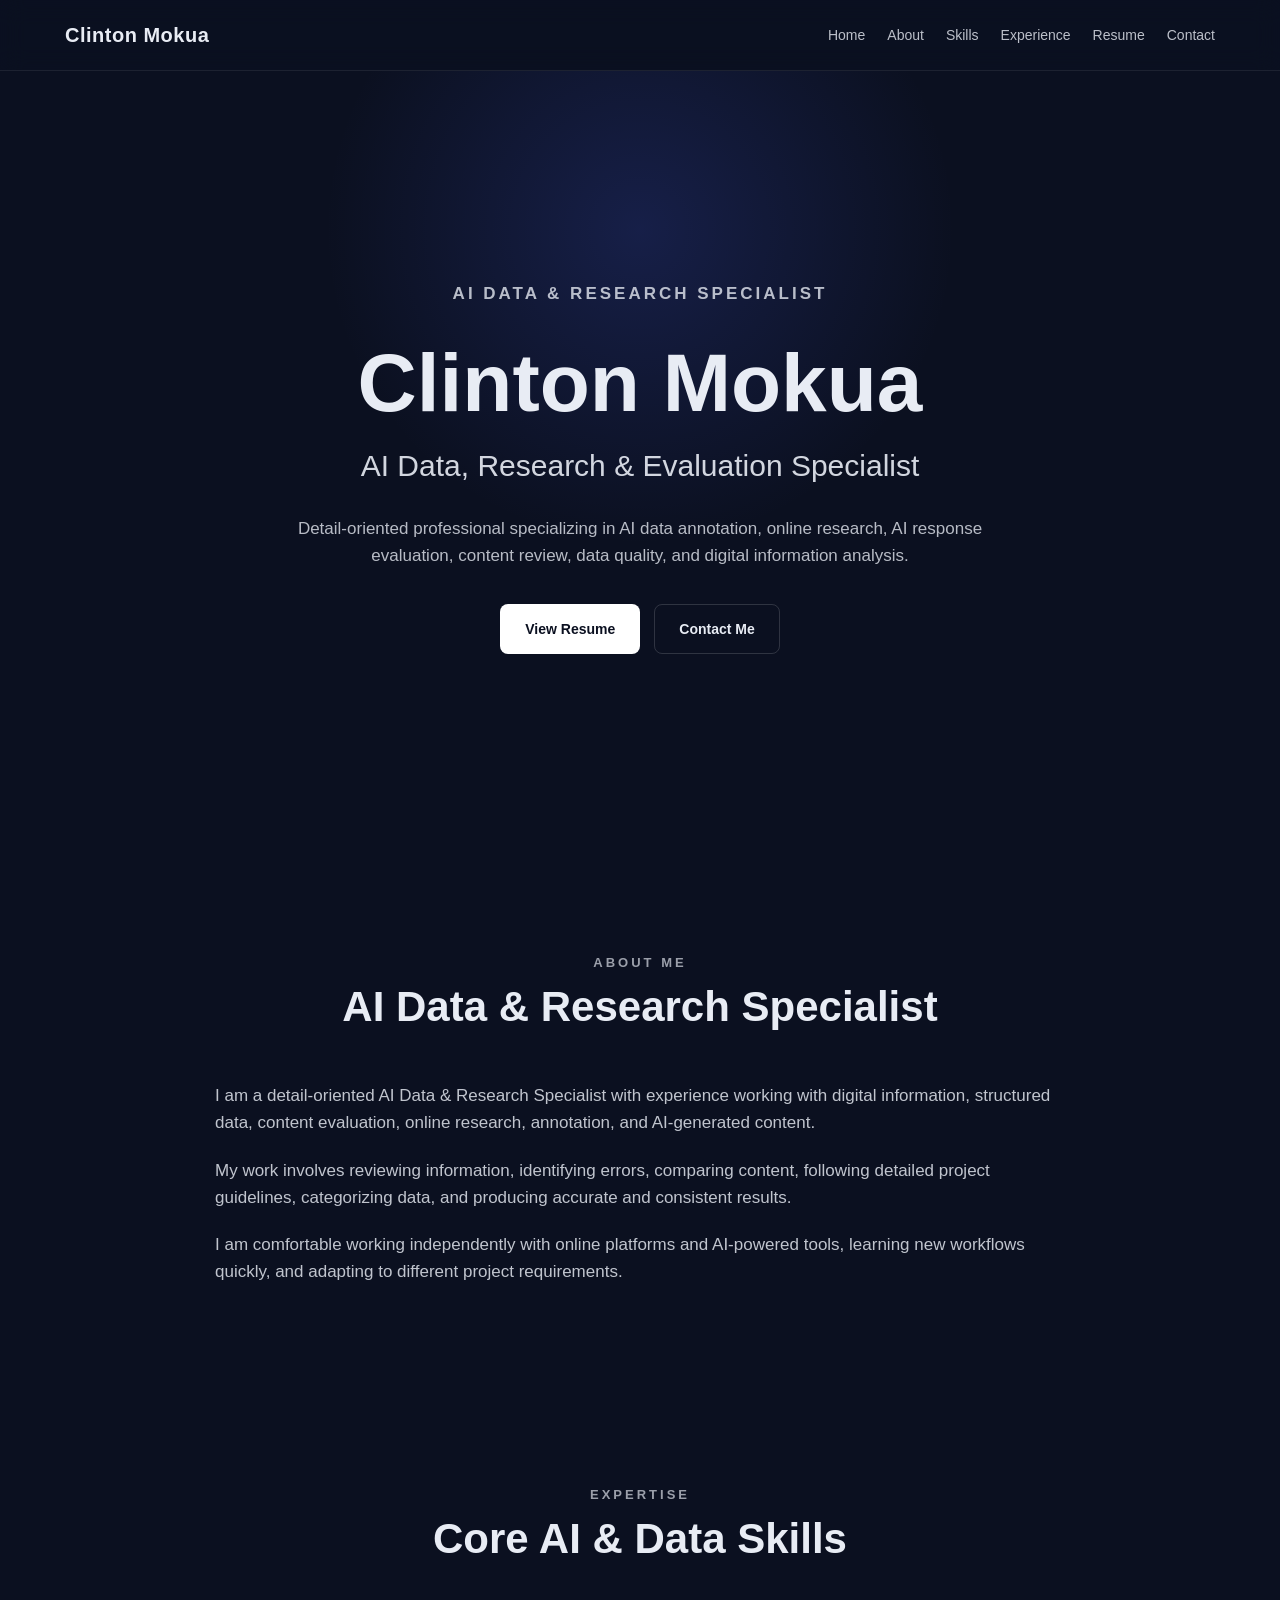
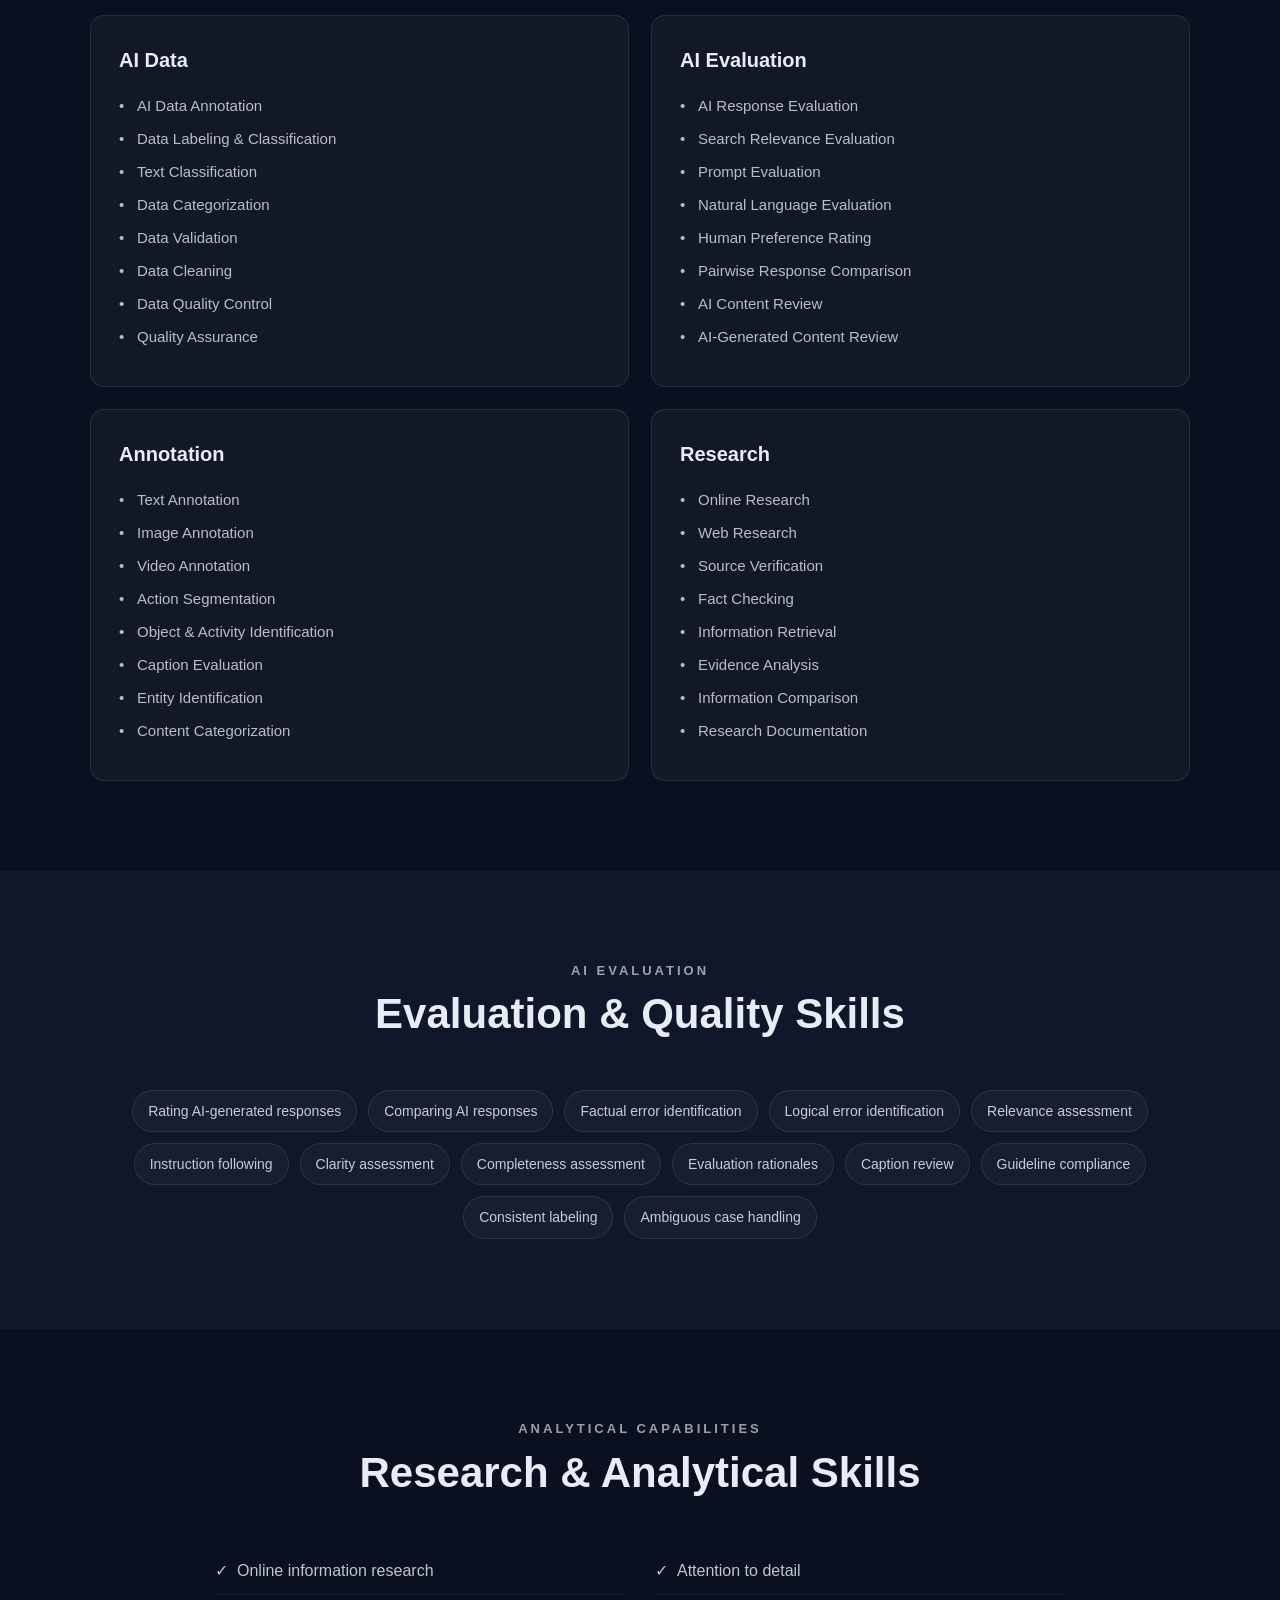
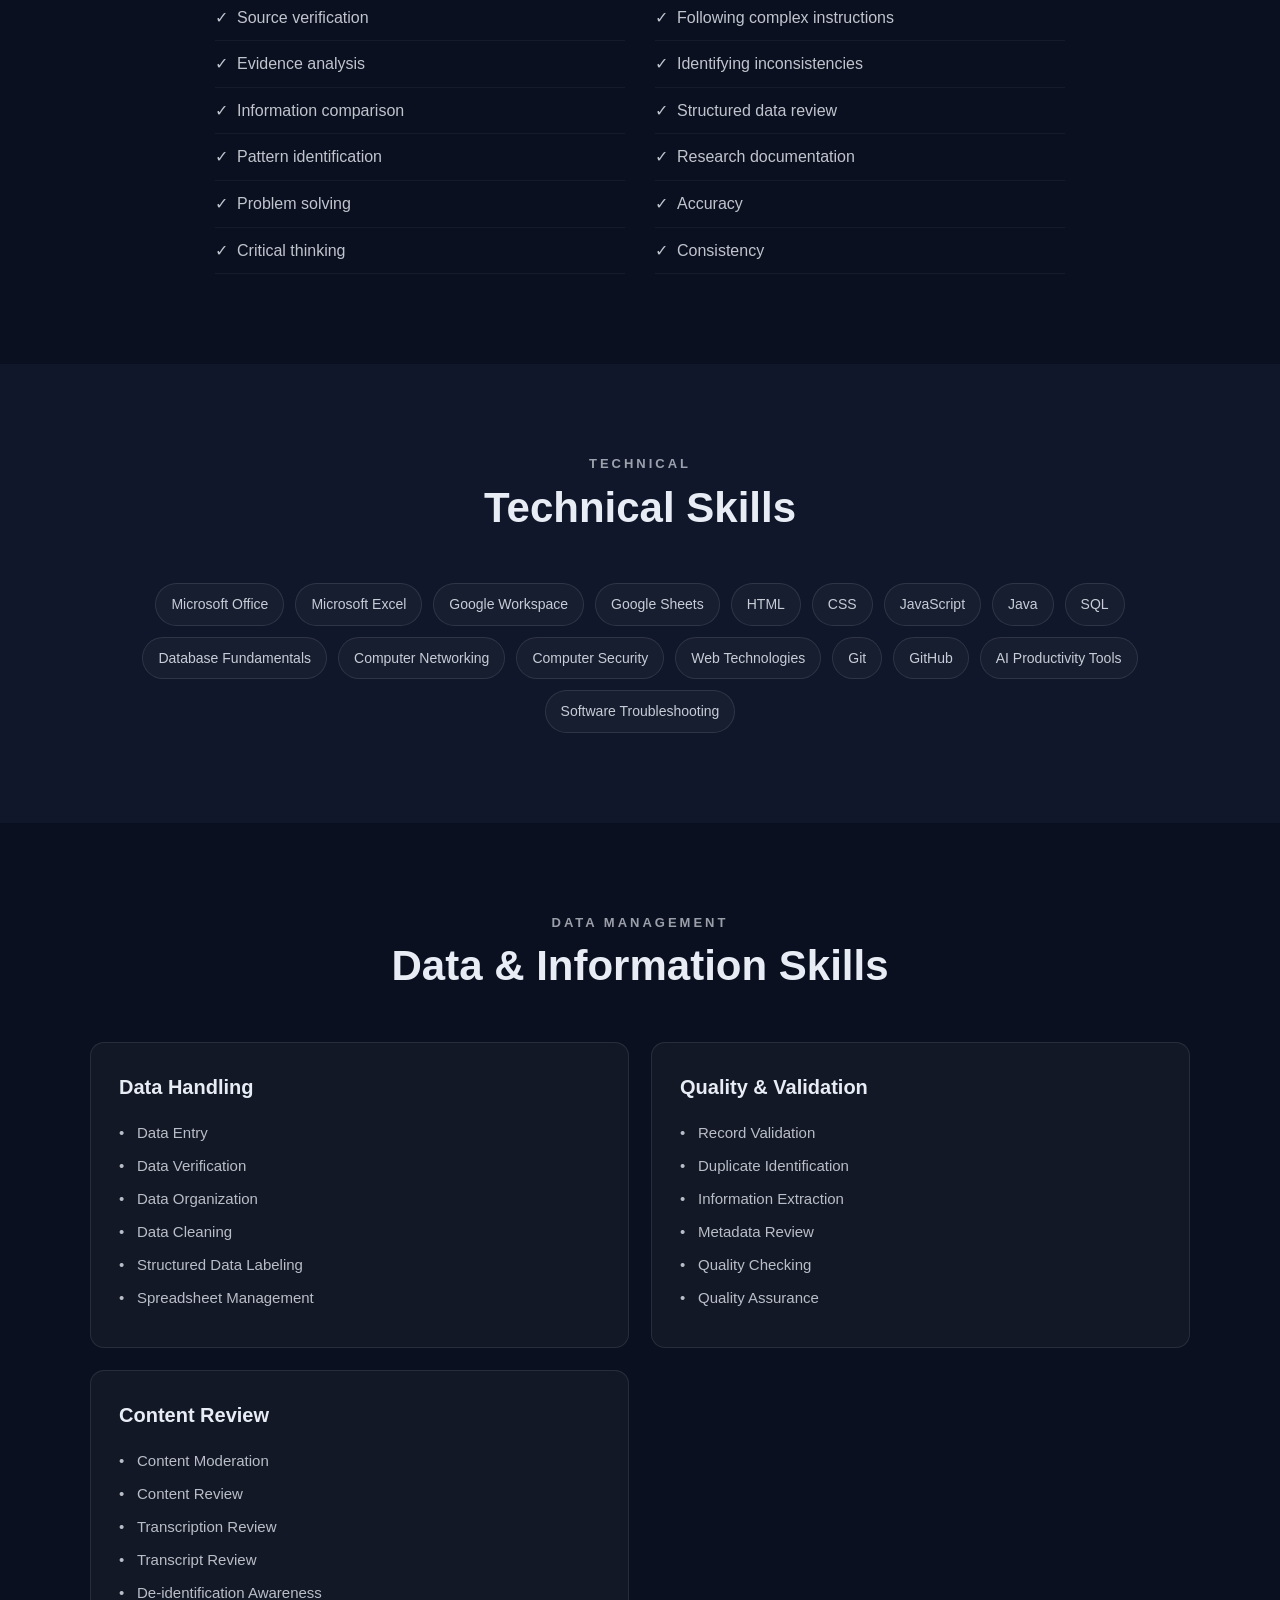
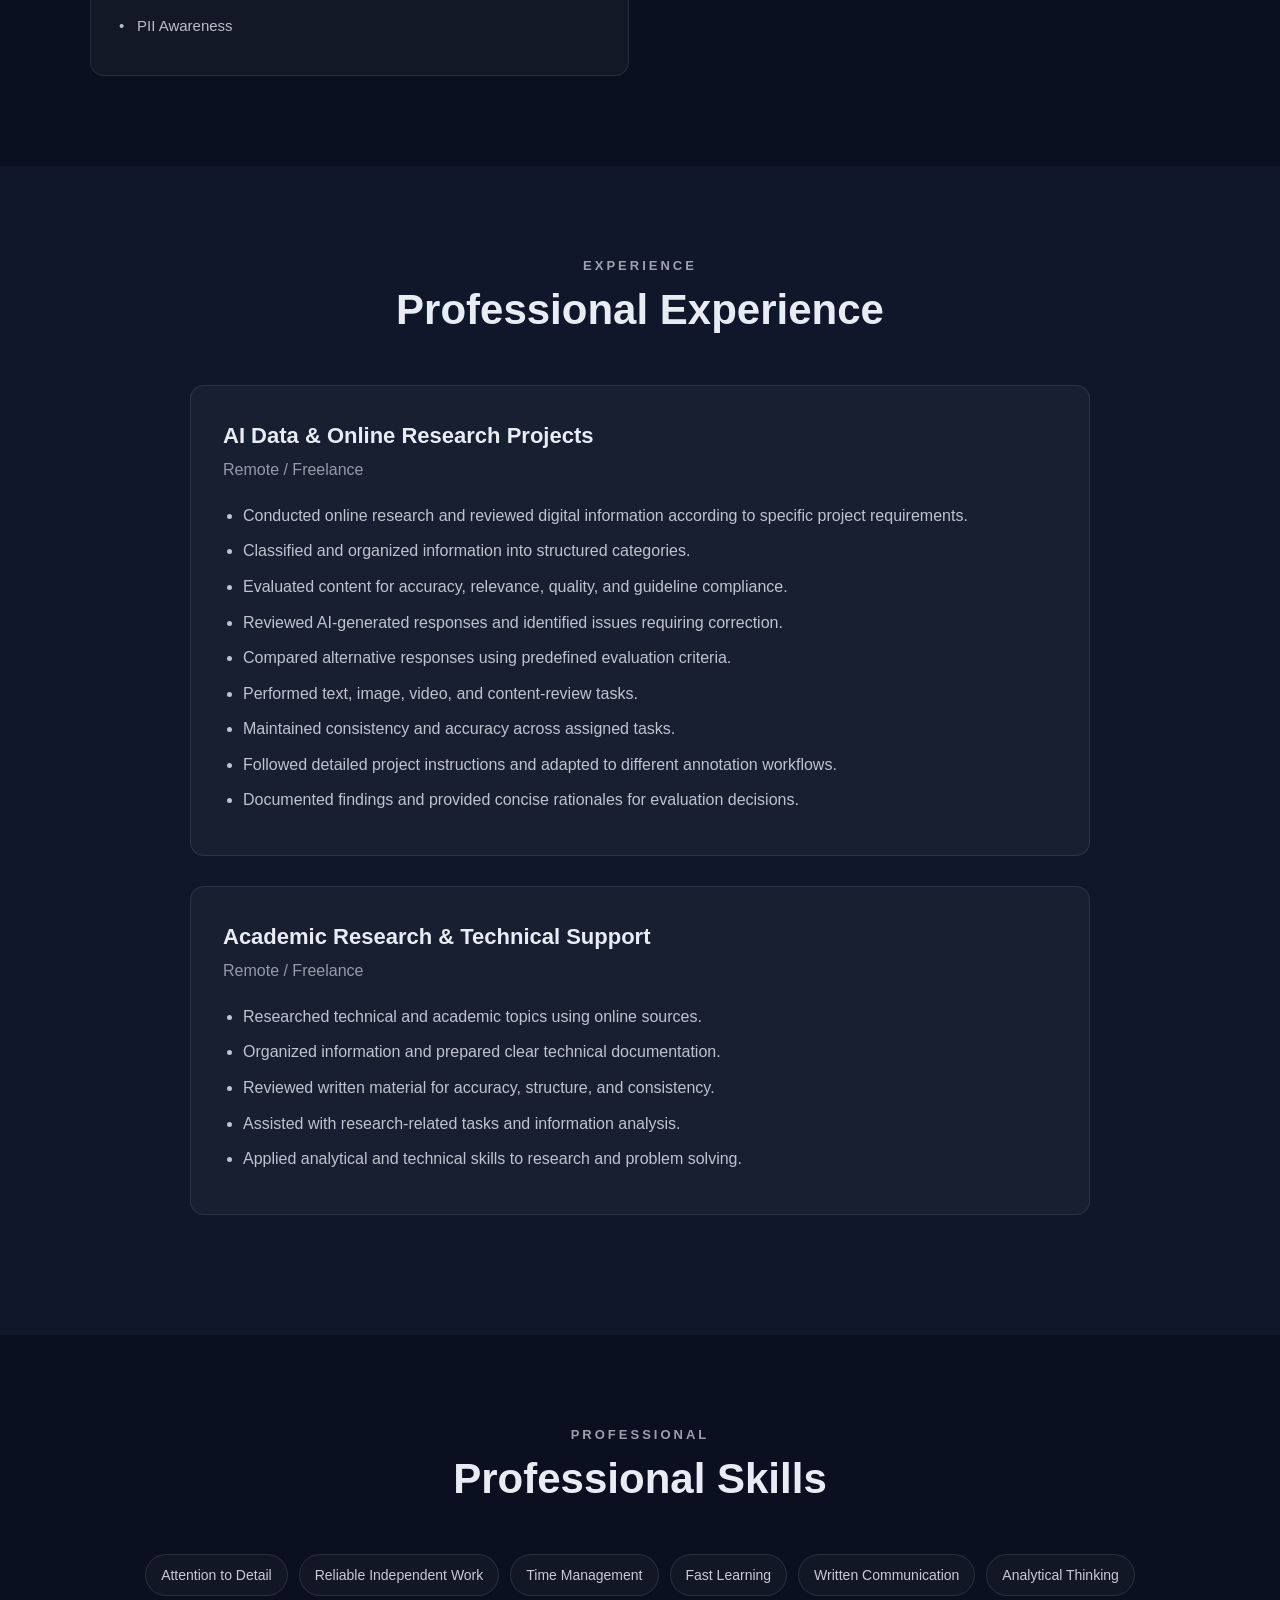
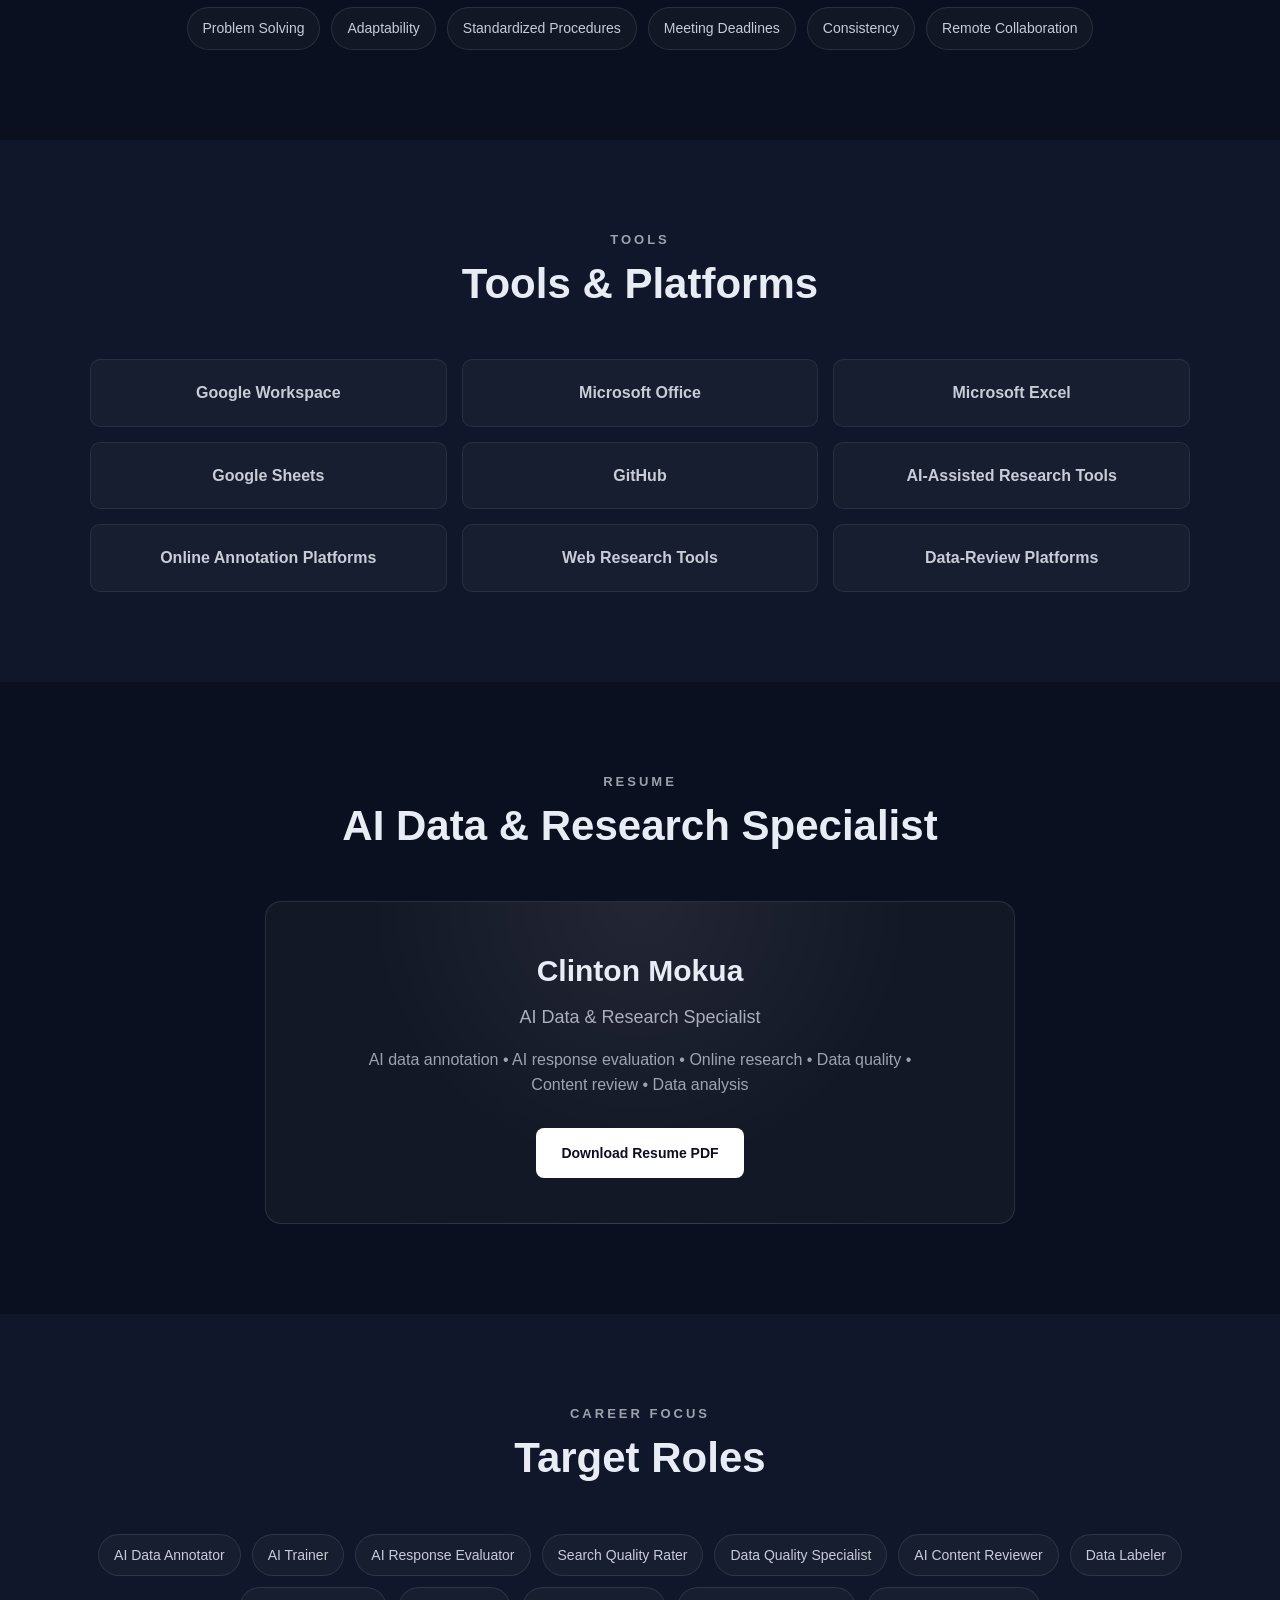
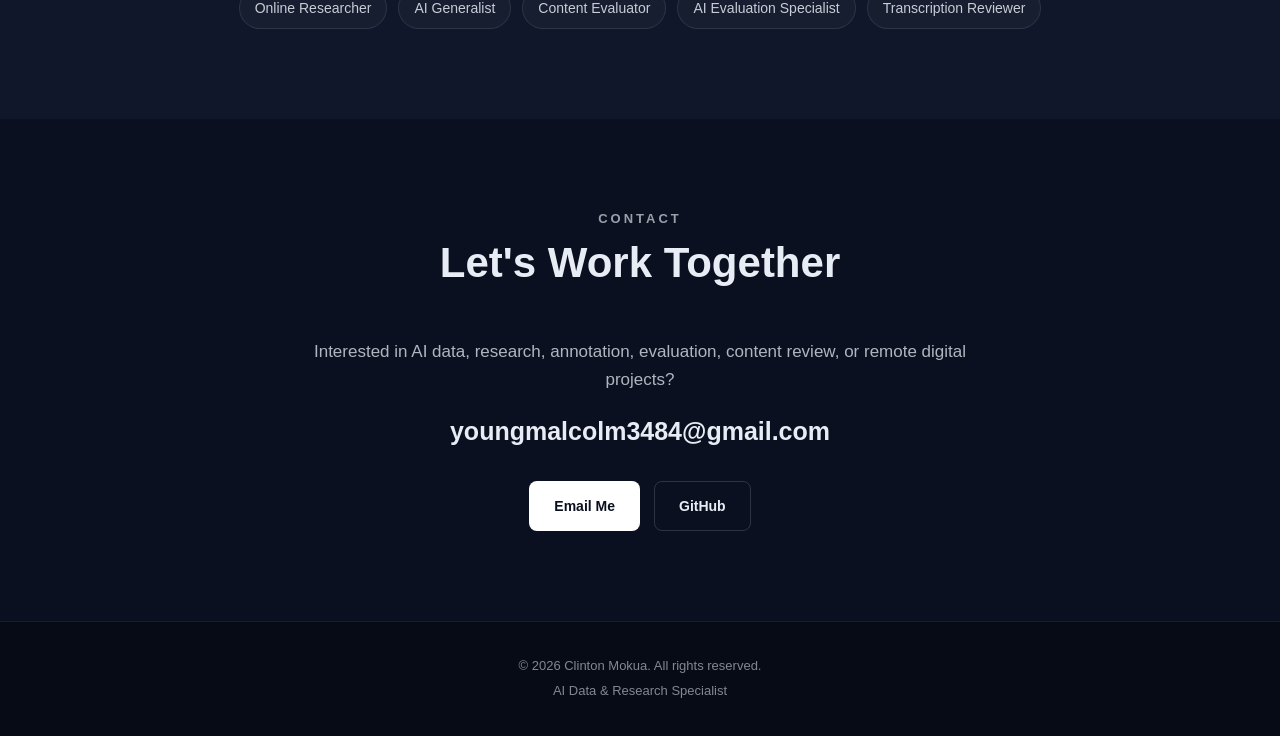
==== commit 7fd27c11: "Update resume link from resume.pdf to Clinton_Tora_CV.pdf" ====
--- a/index.html
+++ b/index.html
@@ -8,7 +8,7 @@
 
   <meta
     name="description"
-    content="Clinton Mokua is an AI Data & Research Specialist specializing in AI data annotation, research, AI response evaluation, content review, data quality, and digital information analysis."
+    content="Clinton Mokua is an AI Data & Research Specialist specializing in AI data annotation, research, AI response evaluation, content review, data quality, and digital information analysis.[...]
   >
 
   <meta name="author" content="Clinton Mokua">
@@ -581,7 +581,7 @@
             Data quality • Content review • Data analysis
           </p>
 
-          <a href="resume.pdf" class="btn" download>
+          <a href="Clinton_Tora_CV.pdf" class="btn" download>
             Download Resume PDF
           </a>
 
@@ -718,4 +718,4 @@
   </script>
 
 </body>
-                </html>
+                </html>
--- a/style.css
+++ b/style.css
@@ -0,0 +1,598 @@
+/* =========================================
+   CLINTON MOKUA PORTFOLIO
+   AI DATA & RESEARCH SPECIALIST
+========================================= */
+
+/* ---------- RESET ---------- */
+
+* {
+  margin: 0;
+  padding: 0;
+  box-sizing: border-box;
+}
+
+html {
+  scroll-behavior: smooth;
+}
+
+body {
+  font-family: Arial, Helvetica, sans-serif;
+  line-height: 1.6;
+  background: #0b1020;
+  color: #e8ecf4;
+  overflow-x: hidden;
+}
+
+a {
+  color: inherit;
+}
+
+img {
+  max-width: 100%;
+  display: block;
+}
+
+
+/* ---------- GLOBAL ---------- */
+
+.container {
+  width: min(1100px, 92%);
+  margin: 0 auto;
+}
+
+.section {
+  padding: 90px 0;
+}
+
+.alternate-section {
+  background: #10172a;
+}
+
+.section-heading {
+  text-align: center;
+  margin-bottom: 50px;
+}
+
+.section-heading p {
+  font-size: 13px;
+  letter-spacing: 3px;
+  font-weight: 700;
+  opacity: 0.65;
+  margin-bottom: 8px;
+}
+
+.section-heading h2 {
+  font-size: clamp(28px, 5vw, 42px);
+  line-height: 1.2;
+}
+
+
+/* ---------- NAVIGATION ---------- */
+
+.site-header {
+  position: sticky;
+  top: 0;
+  z-index: 1000;
+  background: rgba(11, 16, 32, 0.94);
+  backdrop-filter: blur(12px);
+  border-bottom: 1px solid rgba(255, 255, 255, 0.08);
+}
+
+.navbar {
+  width: min(1150px, 94%);
+  margin: 0 auto;
+  min-height: 70px;
+
+  display: flex;
+  align-items: center;
+  justify-content: space-between;
+  gap: 25px;
+}
+
+.logo {
+  text-decoration: none;
+  font-size: 20px;
+  font-weight: 800;
+  letter-spacing: 0.5px;
+}
+
+.nav-links {
+  display: flex;
+  align-items: center;
+  gap: 22px;
+}
+
+.nav-links a {
+  text-decoration: none;
+  font-size: 14px;
+  opacity: 0.8;
+  transition: 0.25s ease;
+}
+
+.nav-links a:hover {
+  opacity: 1;
+}
+
+
+/* ---------- HERO ---------- */
+
+.hero {
+  min-height: 88vh;
+  display: flex;
+  align-items: center;
+  justify-content: center;
+  text-align: center;
+
+  padding: 100px 20px;
+
+  background:
+    radial-gradient(circle at 50% 20%, rgba(75, 100, 255, 0.18), transparent 35%),
+    #0b1020;
+}
+
+.hero-content {
+  width: min(850px, 100%);
+}
+
+.hero-label {
+  display: inline-block;
+  margin-bottom: 20px;
+
+  font-size: 13px;
+  letter-spacing: 3px;
+  font-weight: 700;
+  opacity: 0.65;
+}
+
+.hero h1 {
+  font-size: clamp(45px, 9vw, 82px);
+  line-height: 1;
+  margin-bottom: 18px;
+}
+
+.hero h2 {
+  font-size: clamp(20px, 4vw, 30px);
+  font-weight: 500;
+  margin-bottom: 25px;
+  opacity: 0.9;
+}
+
+.hero p {
+  max-width: 720px;
+  margin: 0 auto 35px;
+  font-size: 17px;
+  opacity: 0.78;
+}
+
+.hero-buttons {
+  display: flex;
+  justify-content: center;
+  flex-wrap: wrap;
+  gap: 14px;
+}
+
+
+/* ---------- BUTTONS ---------- */
+
+.btn {
+  display: inline-block;
+
+  padding: 13px 24px;
+
+  border: 1px solid rgba(255, 255, 255, 0.15);
+  border-radius: 8px;
+
+  background: #ffffff;
+  color: #0b1020;
+
+  text-decoration: none;
+  font-weight: 700;
+  font-size: 14px;
+
+  transition:
+    transform 0.25s ease,
+    opacity 0.25s ease,
+    box-shadow 0.25s ease;
+}
+
+.btn:hover {
+  transform: translateY(-2px);
+  opacity: 0.92;
+  box-shadow: 0 10px 30px rgba(0, 0, 0, 0.25);
+}
+
+.secondary-btn {
+  background: transparent;
+  color: #e8ecf4;
+}
+
+
+/* ---------- ABOUT ---------- */
+
+.about-content {
+  max-width: 850px;
+  margin: auto;
+}
+
+.about-content p {
+  margin-bottom: 20px;
+  font-size: 17px;
+  opacity: 0.82;
+}
+
+
+/* ---------- SKILLS GRID ---------- */
+
+.skills-grid {
+  display: grid;
+  grid-template-columns: repeat(2, 1fr);
+  gap: 22px;
+}
+
+.skill-card {
+  padding: 28px;
+
+  background: rgba(255, 255, 255, 0.035);
+
+  border: 1px solid rgba(255, 255, 255, 0.09);
+  border-radius: 14px;
+
+  transition: 0.25s ease;
+}
+
+.skill-card:hover {
+  transform: translateY(-4px);
+  border-color: rgba(255, 255, 255, 0.18);
+}
+
+.skill-card h3 {
+  font-size: 20px;
+  margin-bottom: 18px;
+}
+
+.skill-card ul {
+  list-style: none;
+}
+
+.skill-card li {
+  position: relative;
+  padding-left: 18px;
+  margin-bottom: 9px;
+  opacity: 0.78;
+  font-size: 15px;
+}
+
+.skill-card li::before {
+  content: "•";
+  position: absolute;
+  left: 0;
+}
+
+
+/* ---------- TAGS ---------- */
+
+.tag-container {
+  display: flex;
+  flex-wrap: wrap;
+  justify-content: center;
+  gap: 11px;
+}
+
+.tag-container span {
+  padding: 9px 15px;
+
+  border: 1px solid rgba(255, 255, 255, 0.12);
+  border-radius: 30px;
+
+  background: rgba(255, 255, 255, 0.035);
+
+  font-size: 14px;
+  opacity: 0.85;
+
+  transition: 0.2s ease;
+}
+
+.tag-container span:hover {
+  transform: translateY(-2px);
+  opacity: 1;
+}
+
+
+/* ---------- TWO COLUMN LIST ---------- */
+
+.two-column-list {
+  display: grid;
+  grid-template-columns: repeat(2, 1fr);
+  gap: 30px;
+  max-width: 850px;
+  margin: auto;
+}
+
+.two-column-list ul {
+  list-style: none;
+}
+
+.two-column-list li {
+  padding: 10px 0 10px 22px;
+  position: relative;
+  border-bottom: 1px solid rgba(255, 255, 255, 0.06);
+  opacity: 0.82;
+}
+
+.two-column-list li::before {
+  content: "✓";
+  position: absolute;
+  left: 0;
+}
+
+
+/* ---------- EXPERIENCE ---------- */
+
+.experience-card {
+  max-width: 900px;
+  margin: 0 auto 30px;
+
+  padding: 32px;
+
+  background: rgba(255, 255, 255, 0.035);
+
+  border: 1px solid rgba(255, 255, 255, 0.09);
+  border-radius: 14px;
+}
+
+.experience-header {
+  margin-bottom: 20px;
+}
+
+.experience-card h3 {
+  font-size: 22px;
+  margin-bottom: 4px;
+}
+
+.experience-card p {
+  opacity: 0.6;
+}
+
+.experience-card ul {
+  padding-left: 20px;
+}
+
+.experience-card li {
+  margin-bottom: 10px;
+  opacity: 0.8;
+}
+
+
+/* ---------- TOOLS ---------- */
+
+.tools-grid {
+  display: grid;
+  grid-template-columns: repeat(3, 1fr);
+  gap: 15px;
+}
+
+.tools-grid div {
+  padding: 20px;
+  text-align: center;
+
+  border: 1px solid rgba(255, 255, 255, 0.09);
+  border-radius: 10px;
+
+  background: rgba(255, 255, 255, 0.035);
+
+  font-weight: 600;
+  opacity: 0.85;
+}
+
+
+/* ---------- RESUME ---------- */
+
+.resume-card {
+  max-width: 750px;
+  margin: auto;
+
+  padding: 45px 30px;
+
+  text-align: center;
+
+  background:
+    radial-gradient(circle at top, rgba(255, 255, 255, 0.06), transparent 55%),
+    rgba(255, 255, 255, 0.035);
+
+  border: 1px solid rgba(255, 255, 255, 0.1);
+  border-radius: 16px;
+}
+
+.resume-card h3 {
+  font-size: 30px;
+  margin-bottom: 8px;
+}
+
+.resume-title {
+  font-size: 18px;
+  opacity: 0.7;
+  margin-bottom: 15px;
+}
+
+.resume-card > p:not(.resume-title) {
+  max-width: 600px;
+  margin: 0 auto 30px;
+  opacity: 0.65;
+}
+
+
+/* ---------- CONTACT ---------- */
+
+.contact-section {
+  text-align: center;
+}
+
+.contact-card {
+  max-width: 700px;
+  margin: auto;
+}
+
+.contact-card > p {
+  font-size: 17px;
+  opacity: 0.75;
+  margin-bottom: 18px;
+}
+
+.contact-email {
+  display: inline-block;
+
+  font-size: clamp(18px, 4vw, 25px);
+  font-weight: 700;
+
+  text-decoration: none;
+
+  margin-bottom: 30px;
+}
+
+.contact-buttons {
+  display: flex;
+  justify-content: center;
+  gap: 14px;
+  flex-wrap: wrap;
+}
+
+
+/* ---------- FOOTER ---------- */
+
+.site-footer {
+  padding: 30px 20px;
+
+  text-align: center;
+
+  background: #070b16;
+
+  border-top: 1px solid rgba(255, 255, 255, 0.08);
+}
+
+.site-footer p {
+  font-size: 13px;
+  opacity: 0.55;
+  margin: 4px 0;
+}
+
+
+/* ---------- MOBILE ---------- */
+
+@media (max-width: 768px) {
+
+  .navbar {
+    min-height: auto;
+    padding: 18px 0;
+
+    flex-direction: column;
+  }
+
+  .nav-links {
+    width: 100%;
+    justify-content: center;
+
+    flex-wrap: wrap;
+    gap: 13px;
+  }
+
+  .nav-links a {
+    font-size: 13px;
+  }
+
+  .hero {
+    min-height: 80vh;
+    padding: 80px 20px;
+  }
+
+  .hero p {
+    font-size: 15px;
+  }
+
+  .section {
+    padding: 65px 0;
+  }
+
+  .skills-grid {
+    grid-template-columns: 1fr;
+  }
+
+  .two-column-list {
+    grid-template-columns: 1fr;
+  }
+
+  .tools-grid {
+    grid-template-columns: repeat(2, 1fr);
+  }
+
+  .experience-card {
+    padding: 24px;
+  }
+
+}
+
+
+/* ---------- SMALL PHONES ---------- */
+
+@media (max-width: 480px) {
+
+  .container {
+    width: 90%;
+  }
+
+  .hero h1 {
+    font-size: 48px;
+  }
+
+  .hero h2 {
+    font-size: 20px;
+  }
+
+  .hero-buttons {
+    flex-direction: column;
+  }
+
+  .hero-buttons .btn {
+    width: 100%;
+  }
+
+  .tools-grid {
+    grid-template-columns: 1fr;
+  }
+
+  .resume-card {
+    padding: 35px 20px;
+  }
+
+  .contact-email {
+    font-size: 17px;
+    word-break: break-word;
+  }
+
+}
+
+
+/* ---------- ACCESSIBILITY ---------- */
+
+a:focus-visible,
+button:focus-visible {
+  outline: 2px solid currentColor;
+  outline-offset: 4px;
+}
+
+
+/* ---------- REDUCED MOTION ---------- */
+
+@media (prefers-reduced-motion: reduce) {
+
+  html {
+    scroll-behavior: auto;
+  }
+
+  *,
+  *::before,
+  *::after {
+    transition: none !important;
+  }
+
+   }
+   
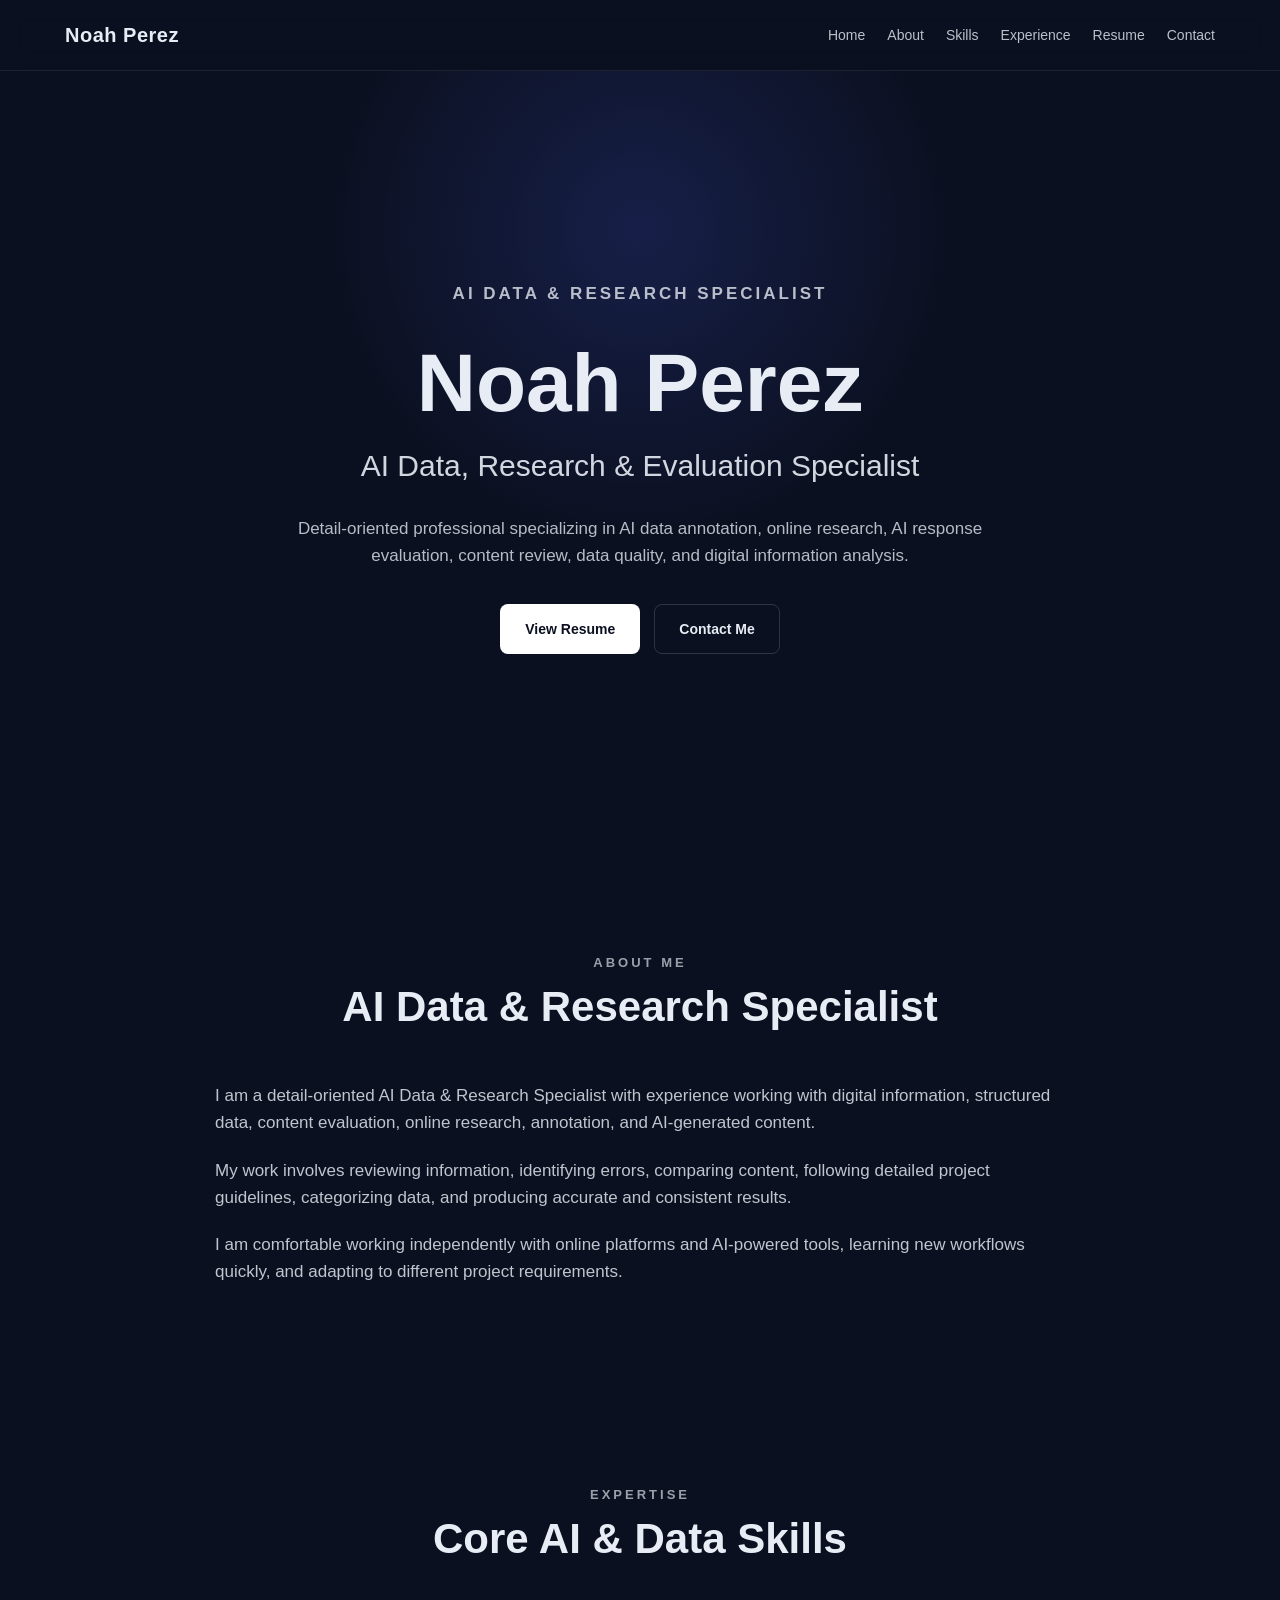
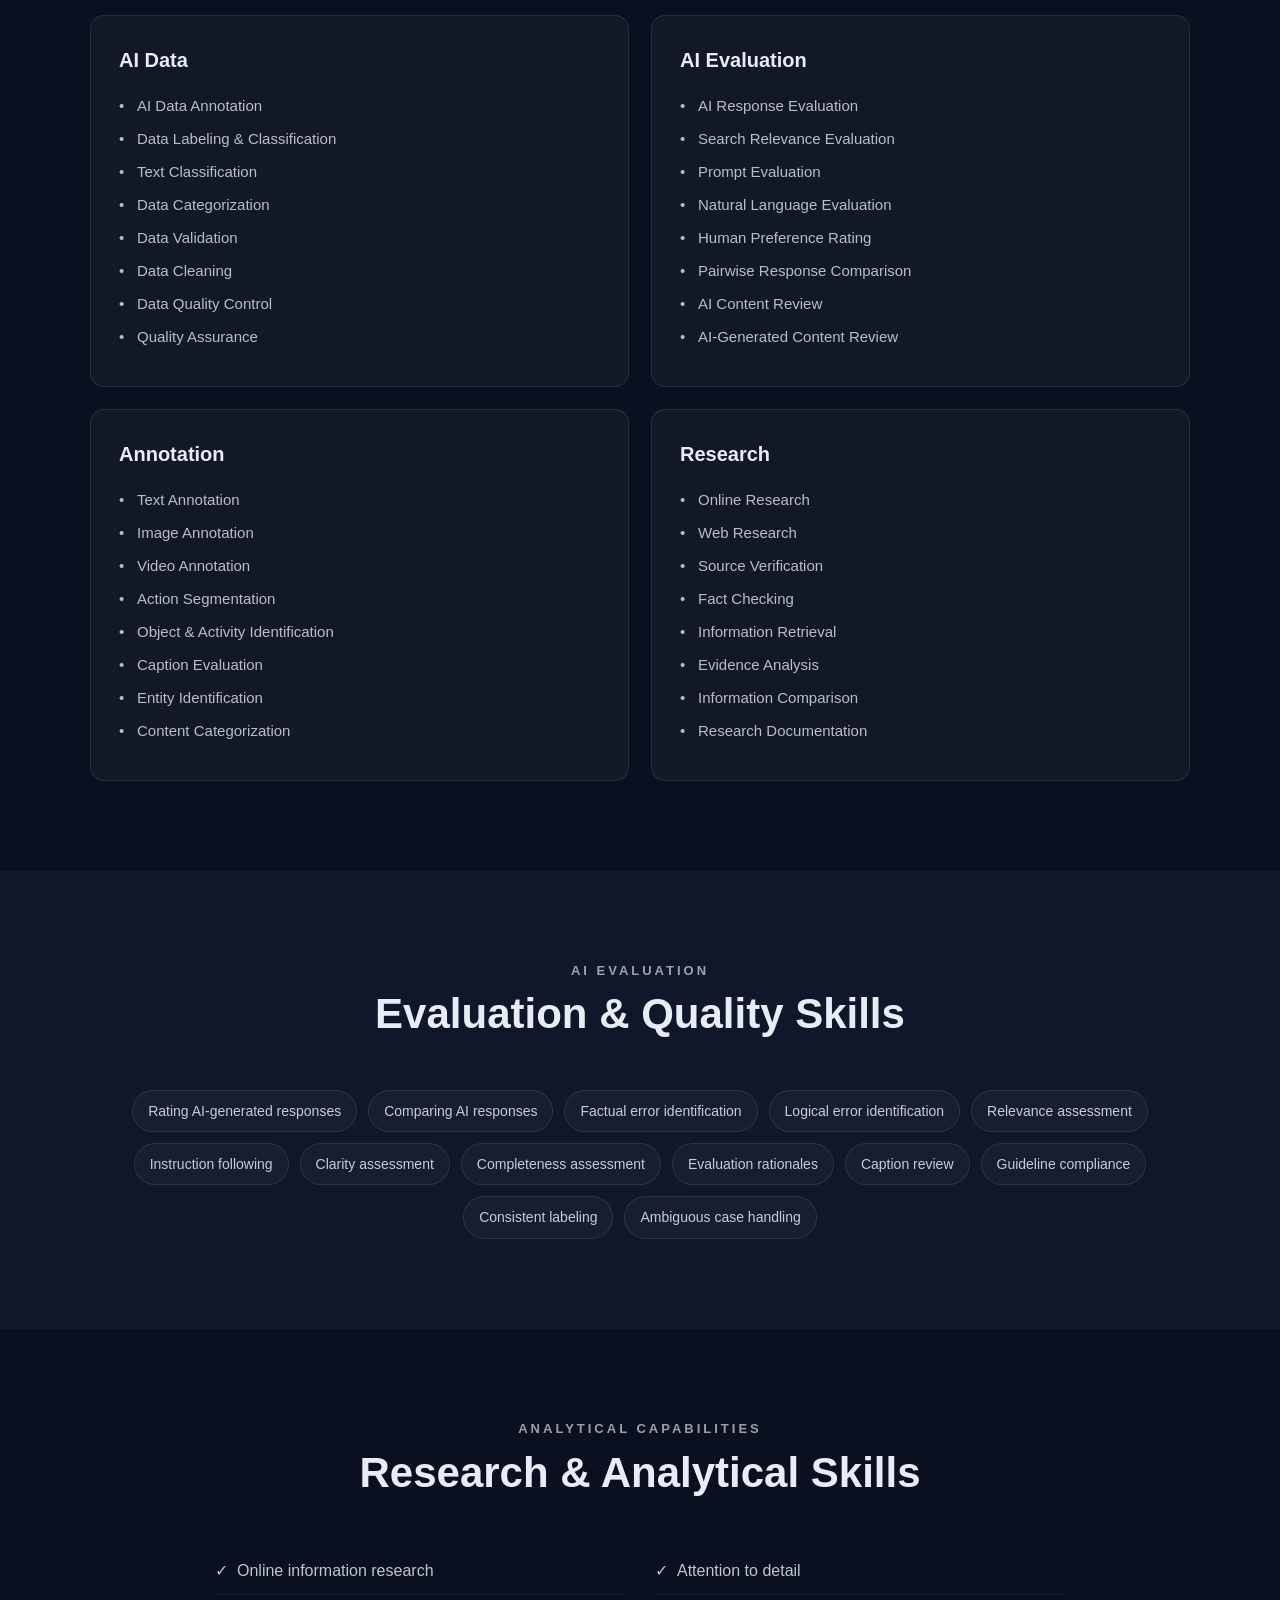
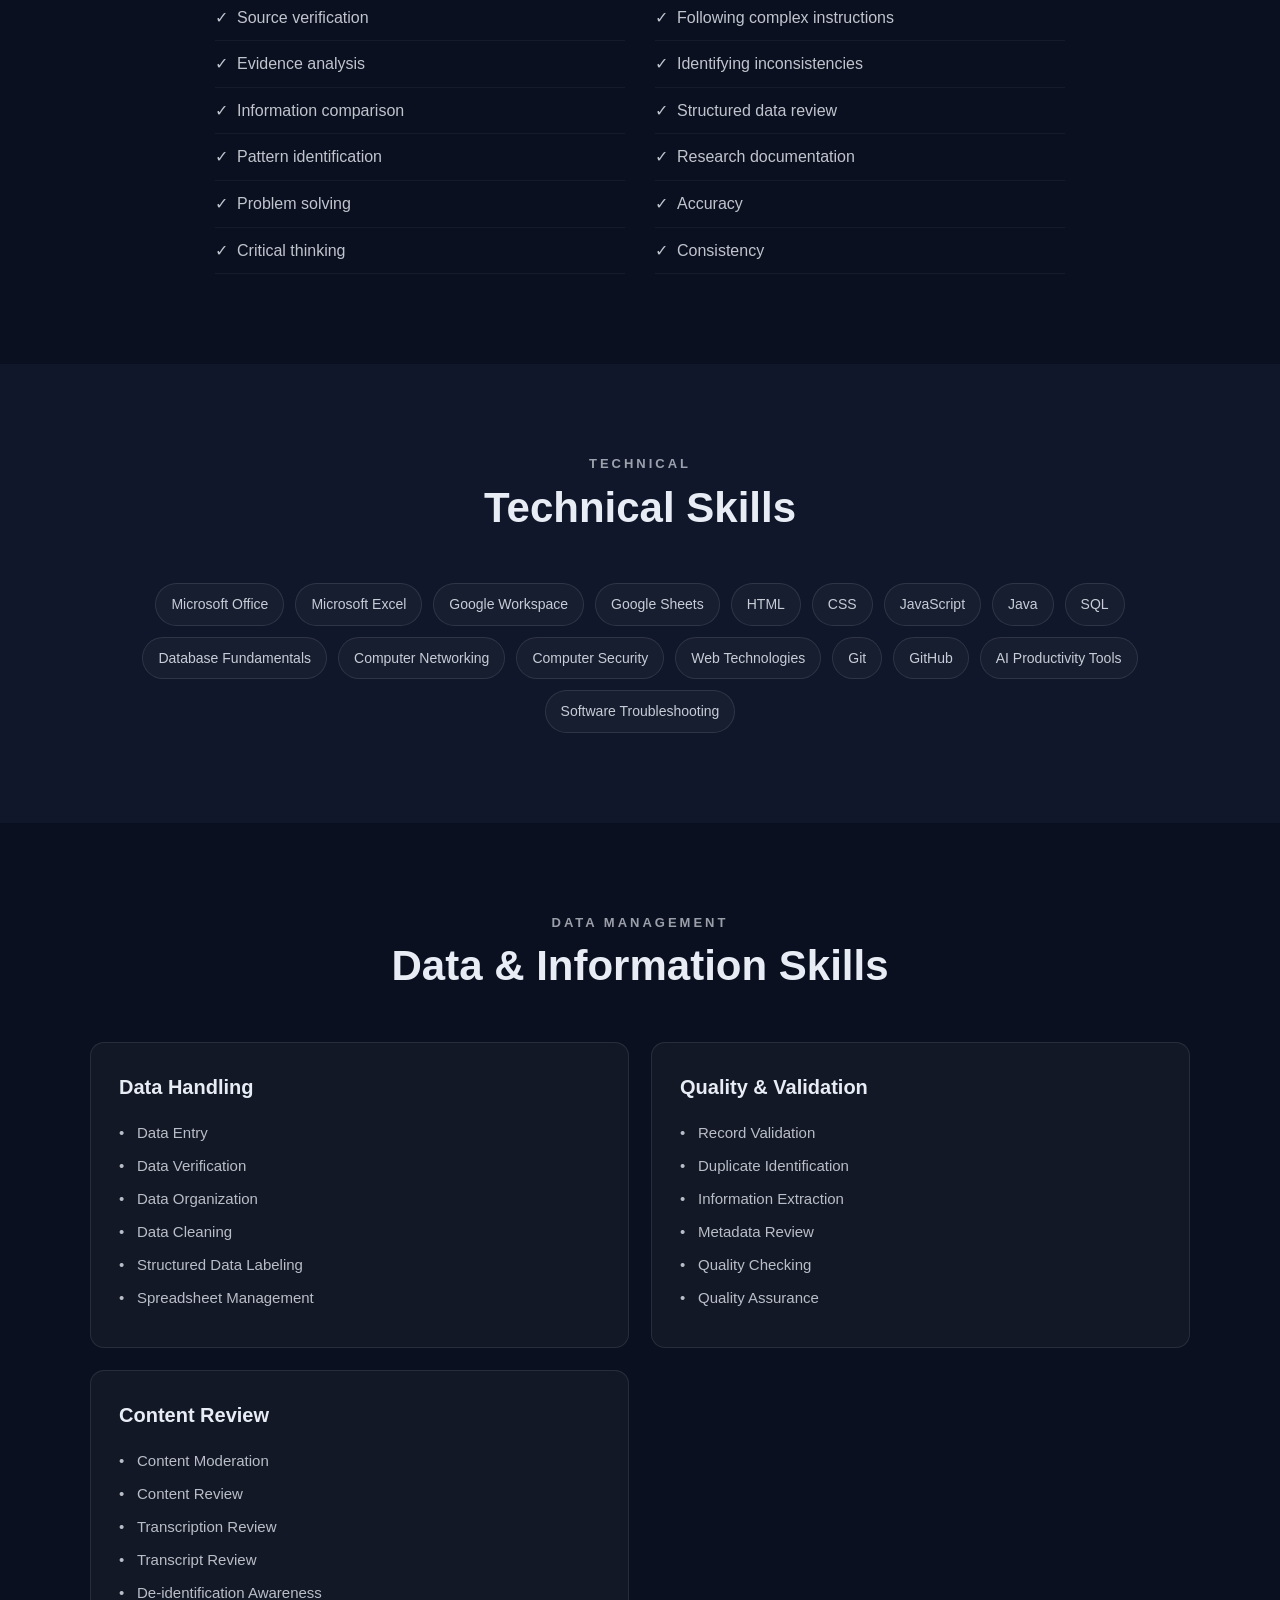
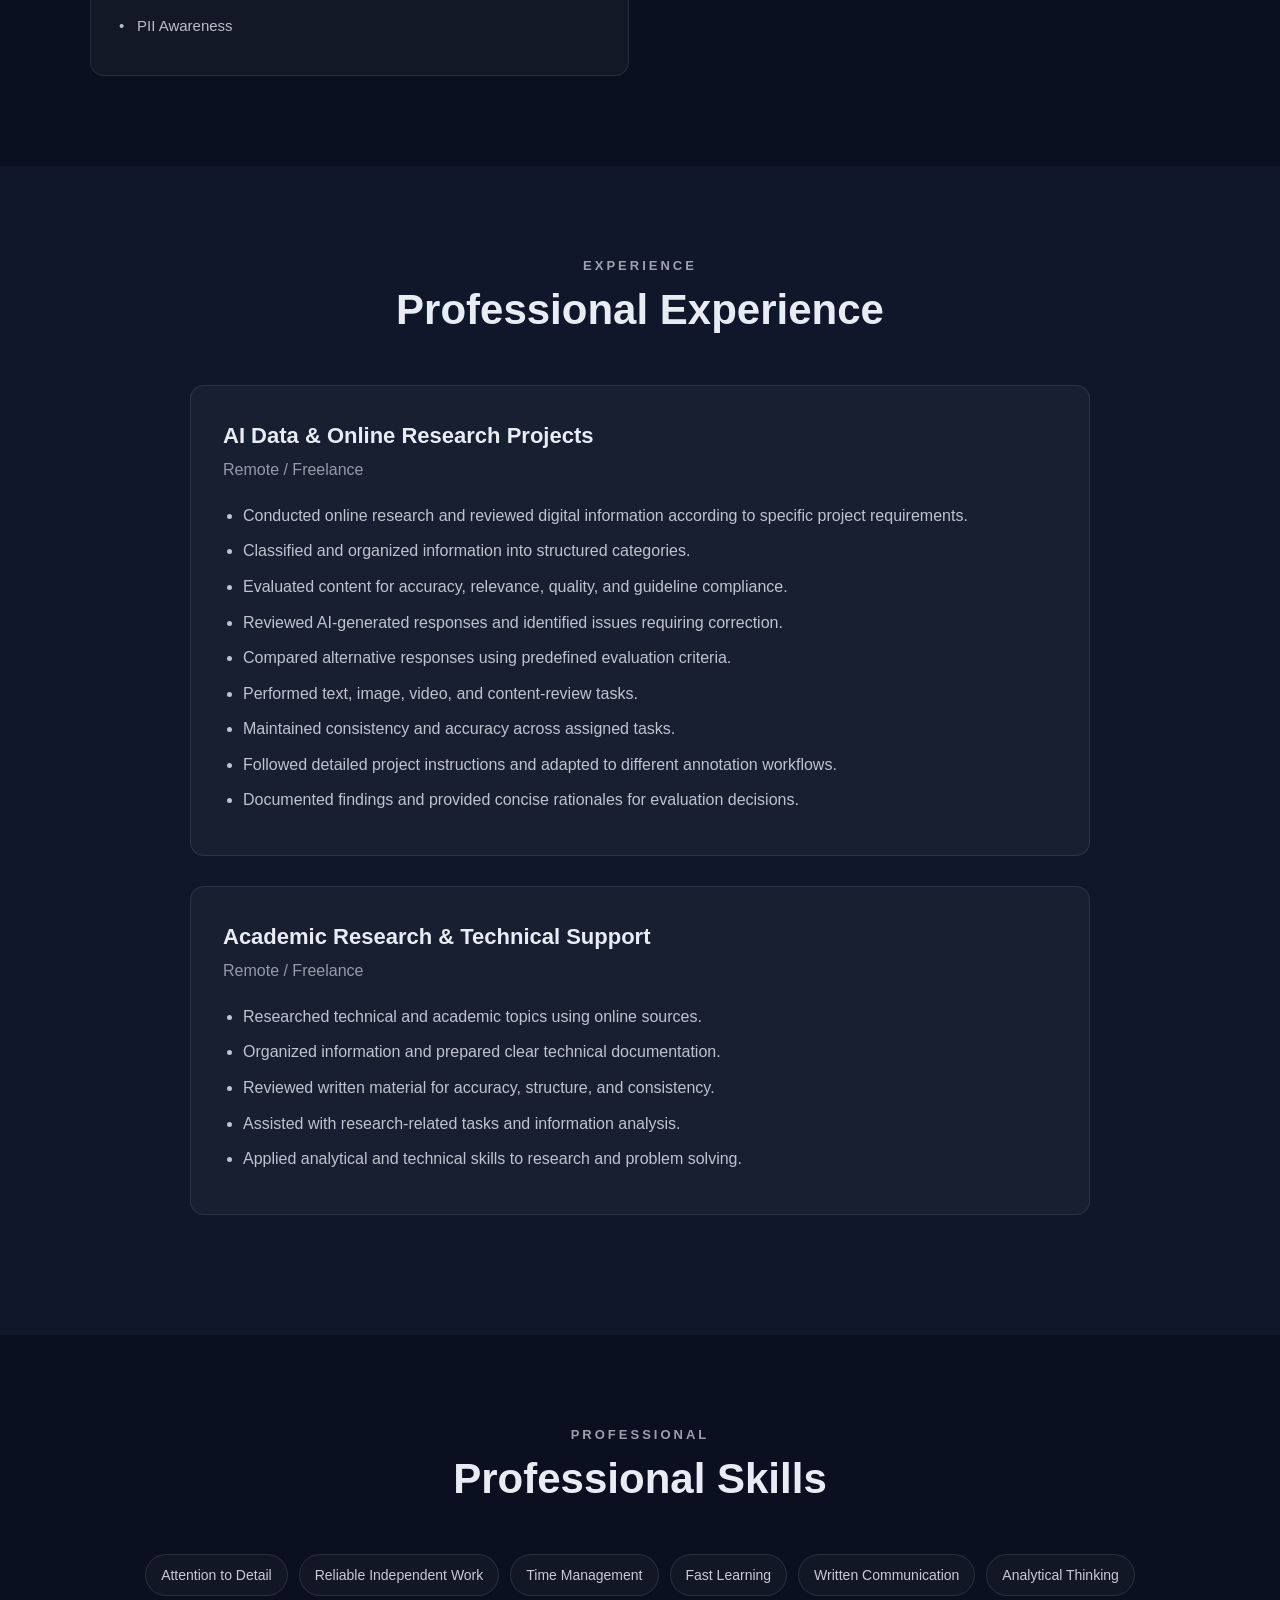
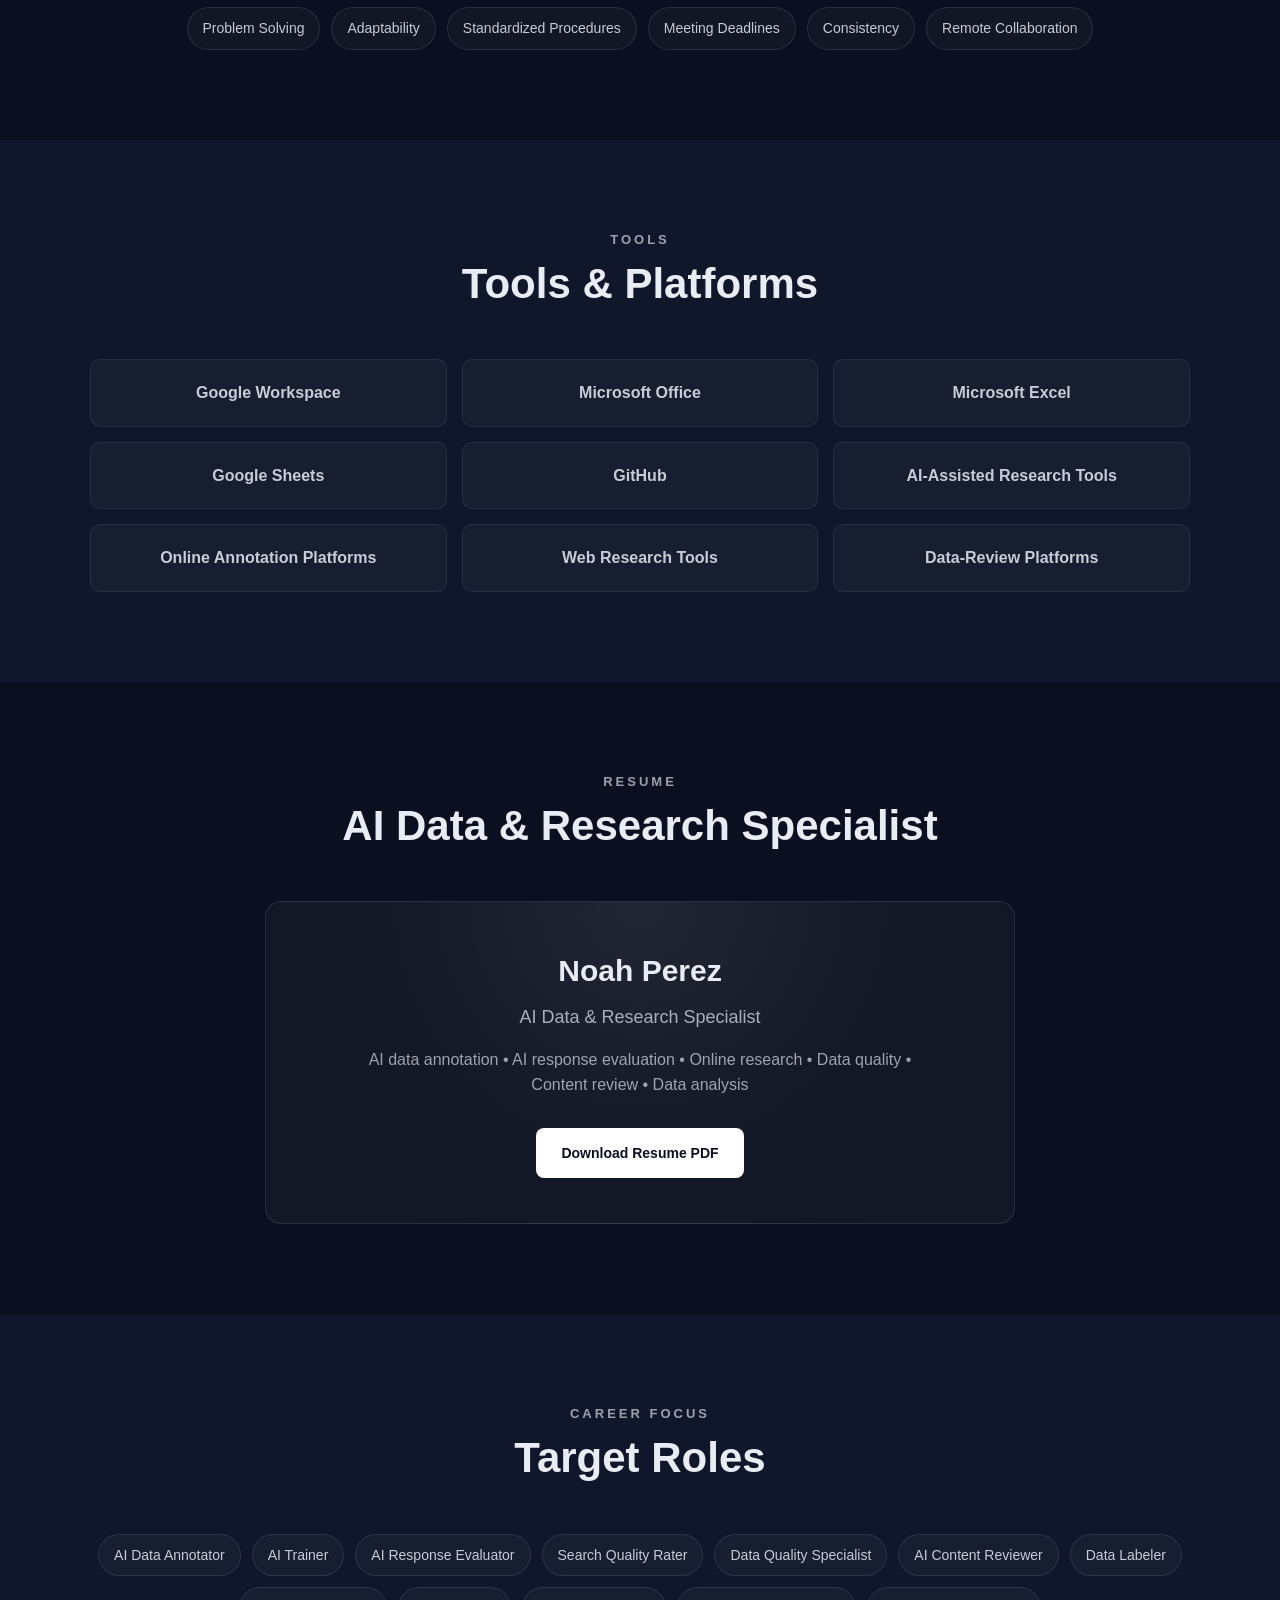
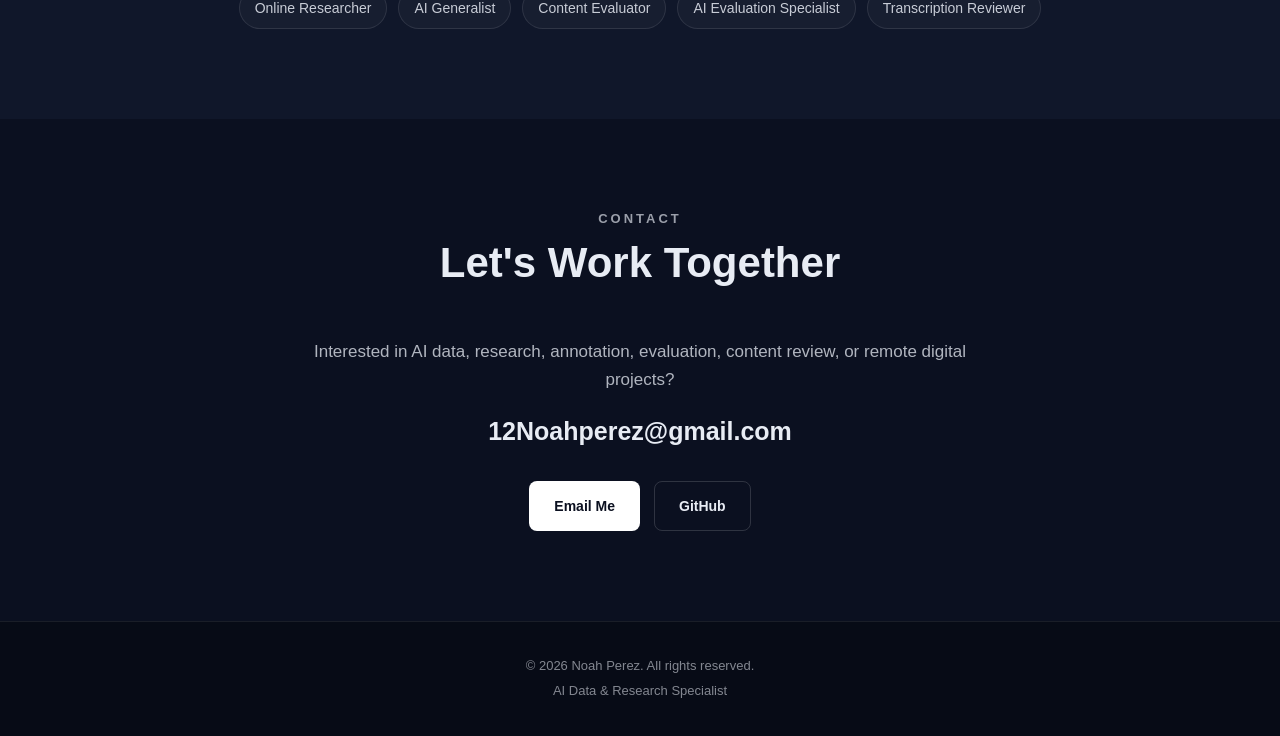
==== commit 7bb4b870: "Update portfolio name and email to Noah Perez and 12Noahperez@gmail.com" ====
--- a/index.html
+++ b/index.html
@@ -4,14 +4,14 @@
   <meta charset="UTF-8">
   <meta name="viewport" content="width=device-width, initial-scale=1.0">
 
-  <title>Clinton Mokua | AI Data & Research Specialist</title>
+  <title>Noah Perez | AI Data & Research Specialist</title>
 
   <meta
     name="description"
-    content="Clinton Mokua is an AI Data & Research Specialist specializing in AI data annotation, research, AI response evaluation, content review, data quality, and digital information analysis.[...]
+    content="Noah Perez is an AI Data & Research Specialist specializing in AI data annotation, research, AI response evaluation, content review, data quality, and digital information analysis."
   >
 
-  <meta name="author" content="Clinton Mokua">
+  <meta name="author" content="Noah Perez">
 
   <link rel="stylesheet" href="style.css">
 </head>
@@ -25,7 +25,7 @@
     <nav class="navbar">
 
       <a href="#home" class="logo">
-        Clinton Mokua
+        Noah Perez
       </a>
 
       <div class="nav-links">
@@ -55,7 +55,7 @@
         </p>
 
         <h1>
-          Clinton Mokua
+          Noah Perez
         </h1>
 
         <h2>
@@ -570,7 +570,7 @@
 
         <div class="resume-card">
 
-          <h3>Clinton Mokua</h3>
+          <h3>Noah Perez</h3>
 
           <p class="resume-title">
             AI Data &amp; Research Specialist
@@ -646,16 +646,16 @@
           </p>
 
           <a
-            href="mailto:youngmalcolm3484@gmail.com"
+            href="mailto:12Noahperez@gmail.com"
             class="contact-email"
           >
-            youngmalcolm3484@gmail.com
+            12Noahperez@gmail.com
           </a>
 
           <div class="contact-buttons">
 
             <a
-              href="mailto:youngmalcolm3484@gmail.com"
+              href="mailto:12Noahperez@gmail.com"
               class="btn"
             >
               Email Me
@@ -687,7 +687,7 @@
   <footer class="site-footer">
 
     <p>
-      &copy; 2026 Clinton Mokua. All rights reserved.
+      &copy; 2026 Noah Perez. All rights reserved.
     </p>
 
     <p>
@@ -718,4 +718,4 @@
   </script>
 
 </body>
-                </html>+</html>
